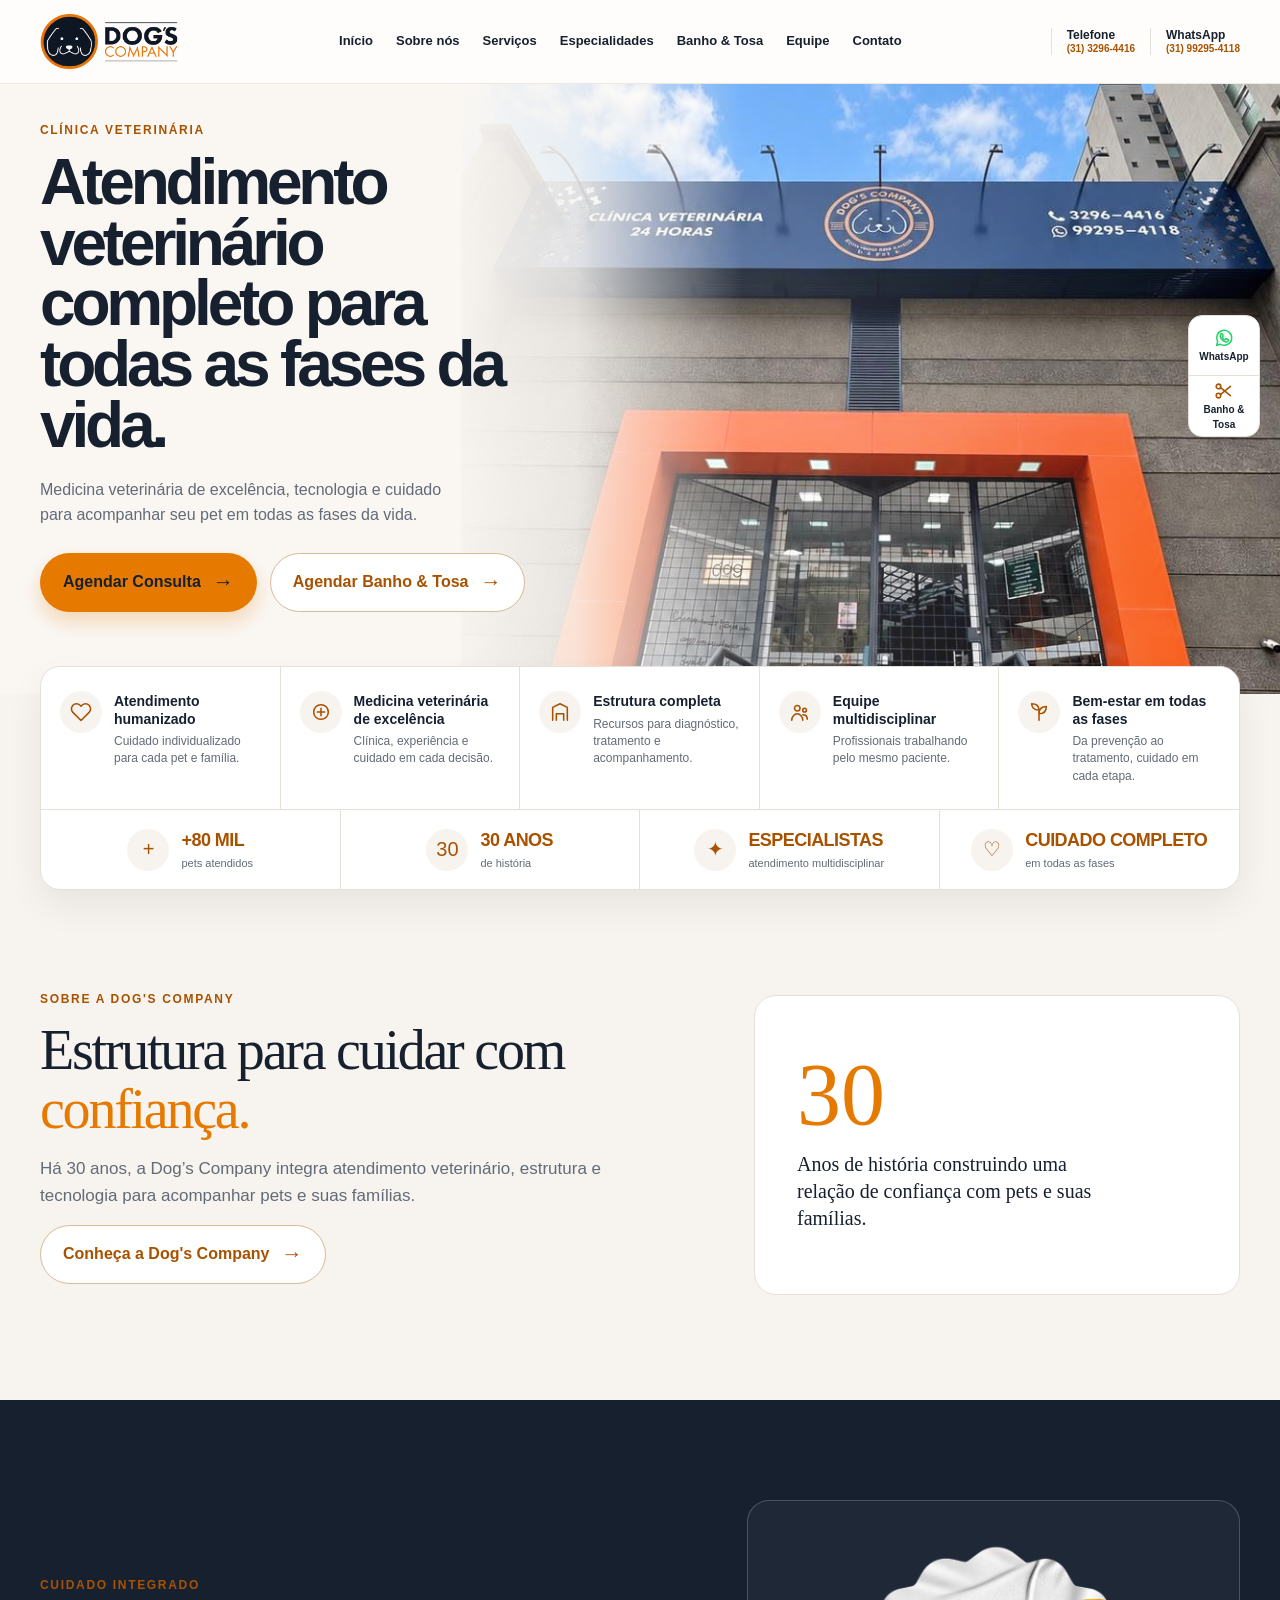
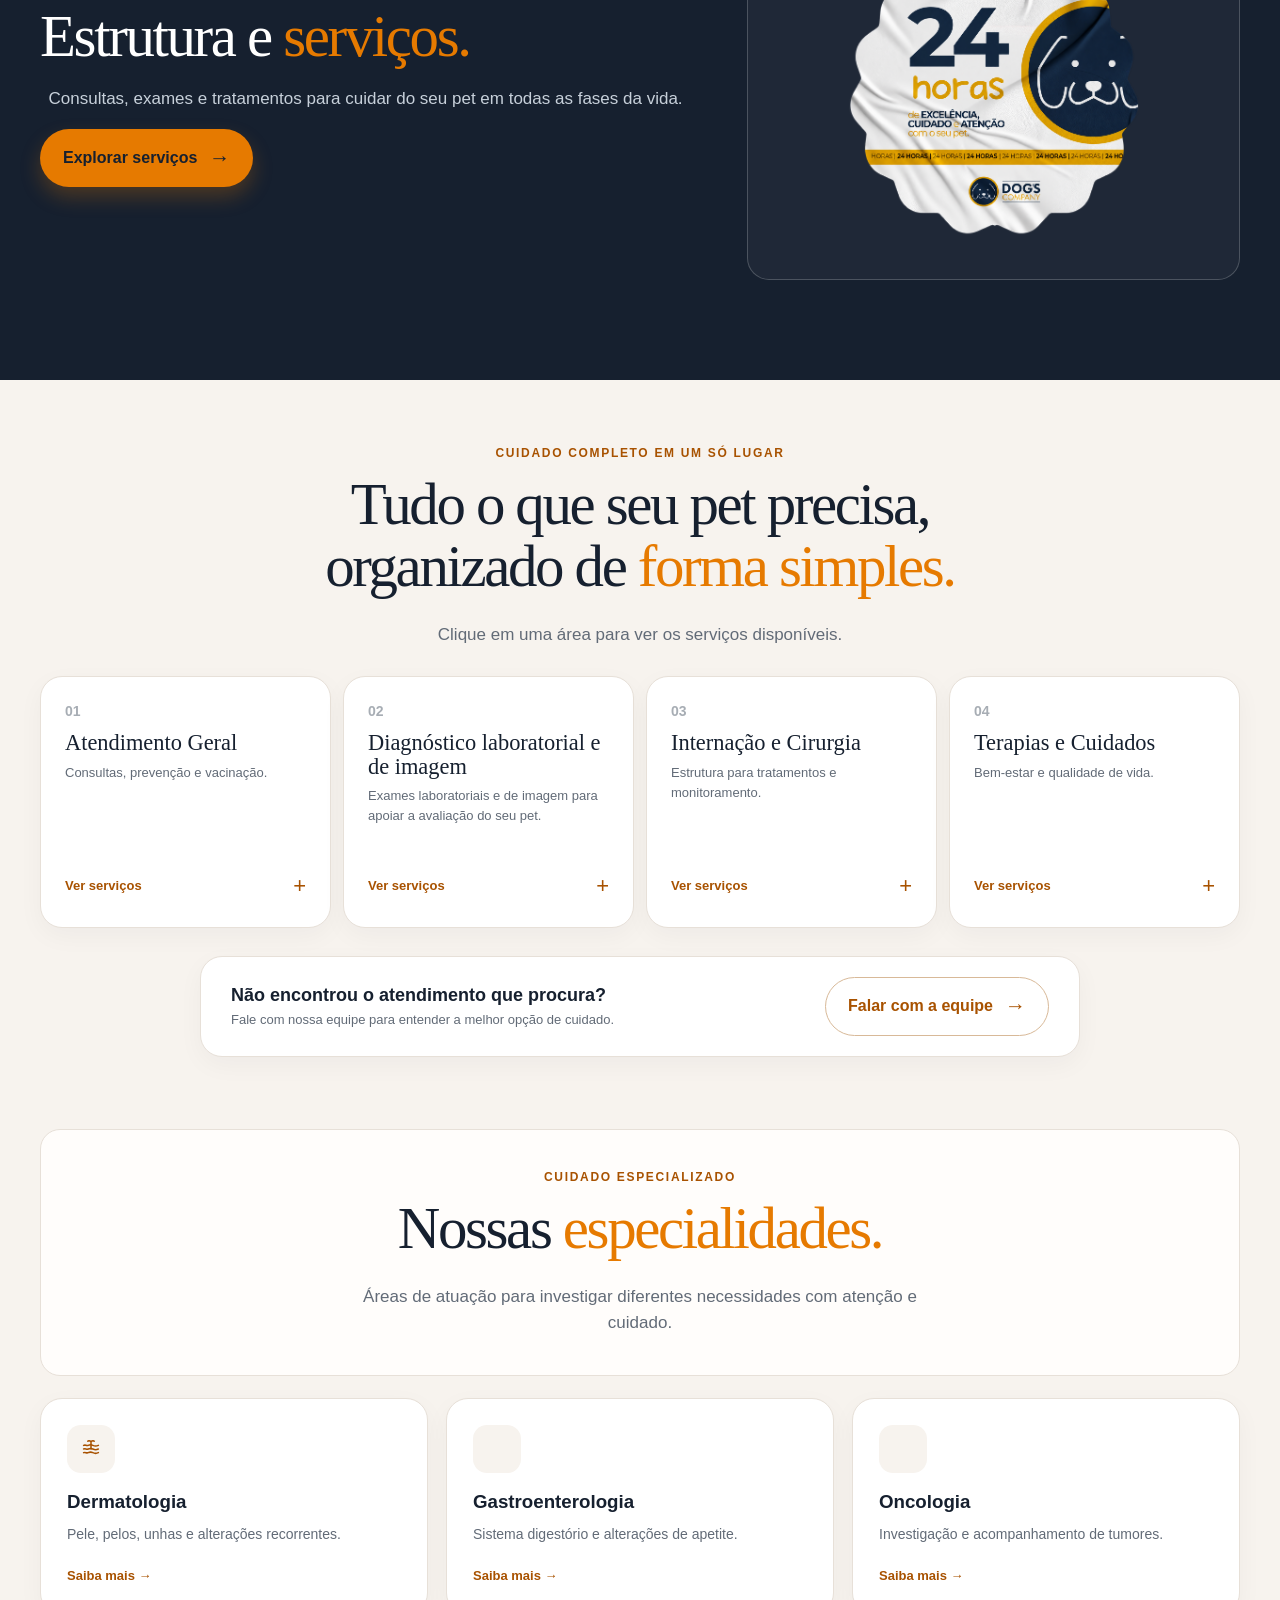
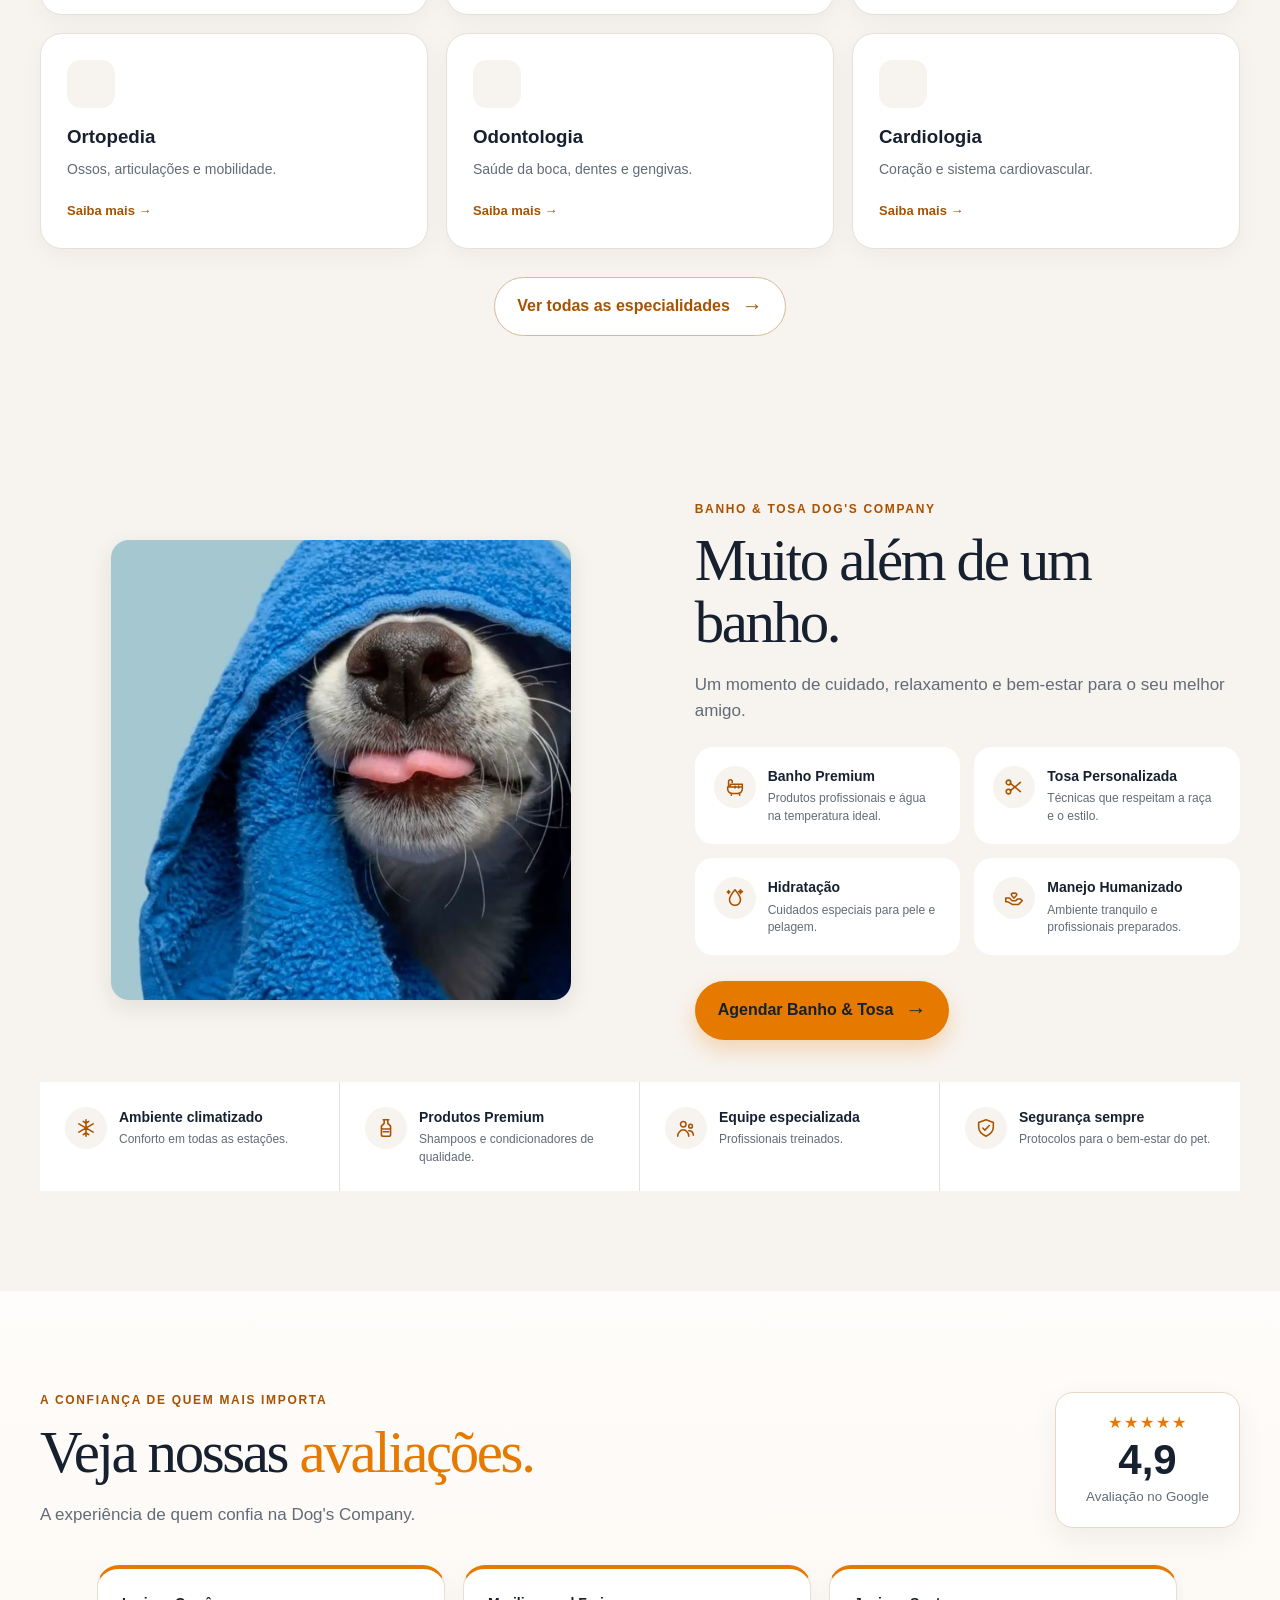
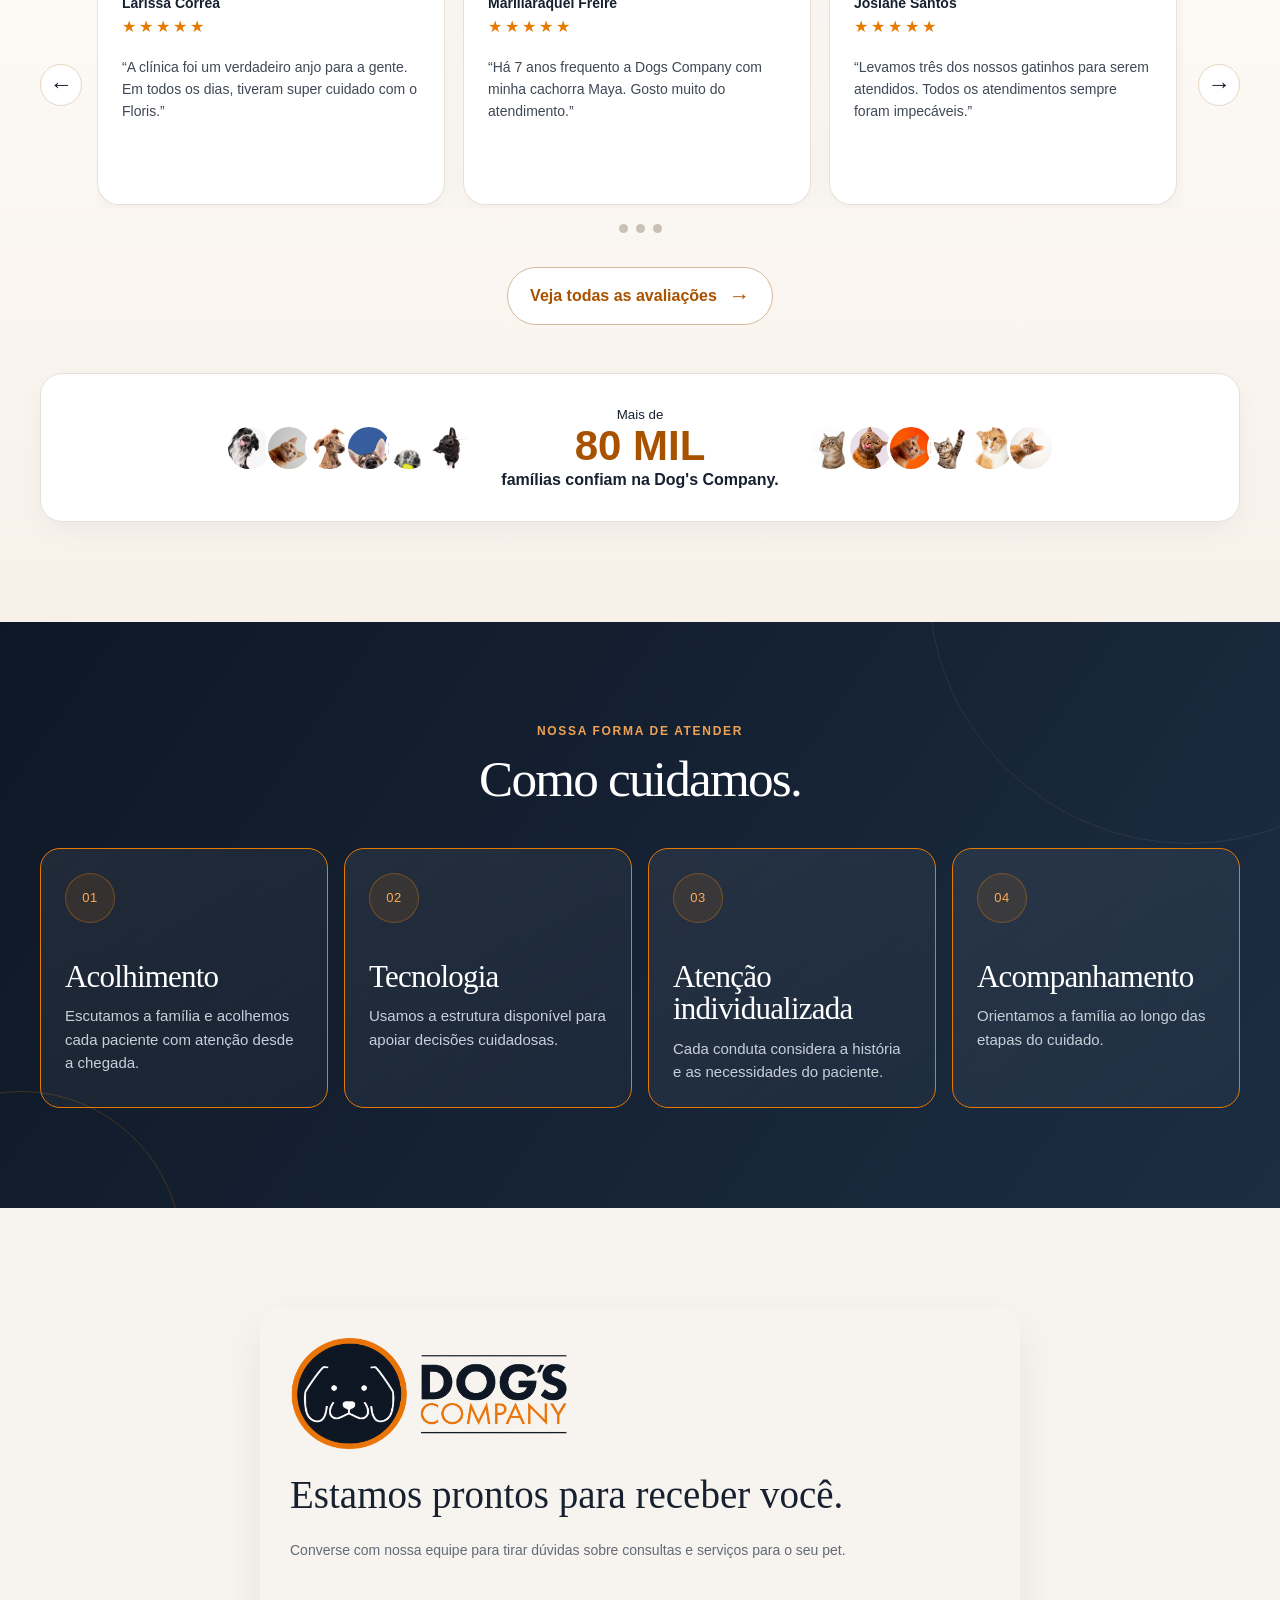
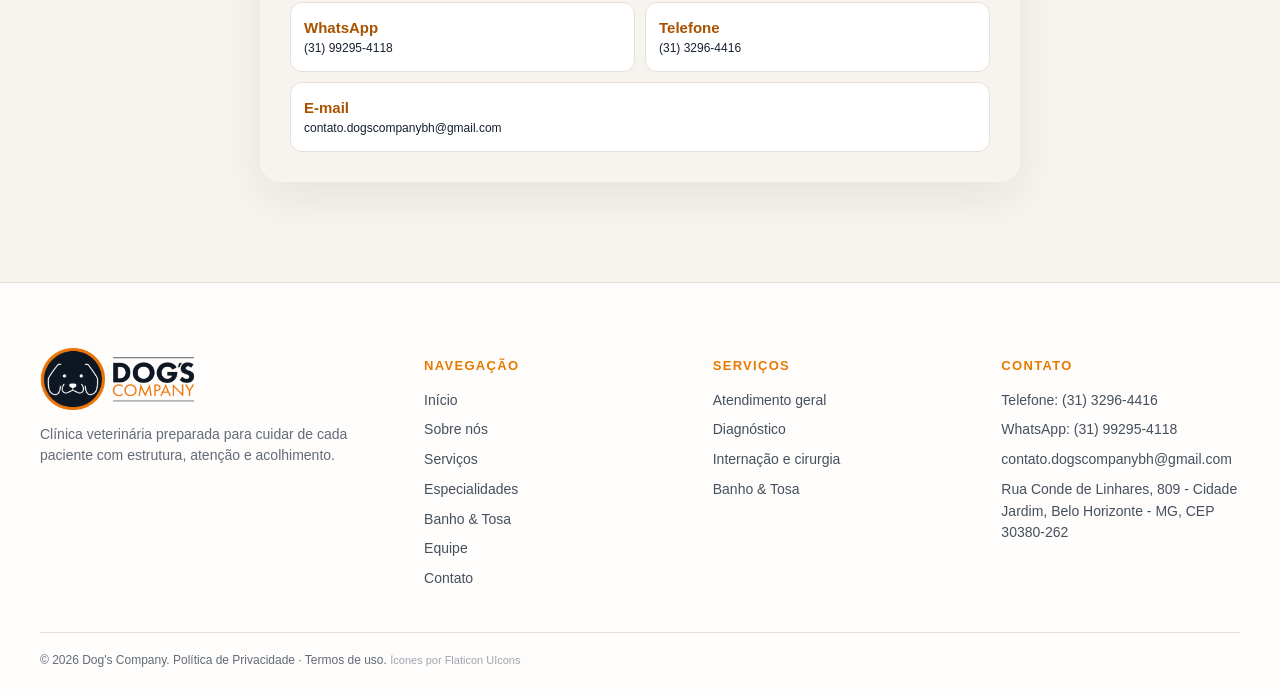
==== index.html @ 652206b8 "Publish Dog's Company website" ====
<!doctype html>
<html lang="pt-BR">
<head>
  <meta charset="utf-8"><meta name="viewport" content="width=device-width,initial-scale=1">
  <meta name="description" content="Dog's Company Clínica Veterinária: cuidado, estrutura e atendimento para todas as fases da vida.">
  <title>Dog's Company | Clínica Veterinária</title><link rel="stylesheet" href="styles.css">
</head>
<body>
<div data-header></div>
<main class="page">
  <section class="home-hero" id="inicio">
    <img class="hero-image" src="hero-fachada-horizontal.jpg" alt="Fachada da Dog's Company Clínica Veterinária">
    <div class="hero-wash"></div><div class="wrap"><div class="hero-copy"><p class="eyebrow">Clínica veterinária</p><h1 class="title">Cuidado que transforma <strong>vidas.</strong></h1><p class="intro">Medicina veterinária de excelência, tecnologia e cuidado para acompanhar seu pet em todas as fases da vida.</p><div class="hero-actions"><a class="btn primary" href="https://wa.me/5531992954118?text=Ol%C3%A1%21%20Gostaria%20de%20agendar%20um%20hor%C3%A1rio%20para%20banho%20e%20tosa%20na%20Dogs%20Company." target="_blank" rel="noopener">Agendar Banho &amp; Tosa <span class="link-arrow">→</span></a><a class="btn outline" href="#sobre">Conheça nossa história</a></div></div></div>
  </section>
  <section class="hero-bar" aria-label="Diferenciais Dog's Company">
    <div class="benefit-row">
      <article class="benefit"><i class="round-icon"><svg viewBox="0 0 24 24" aria-hidden="true"><path d="M20.84 4.61a5.5 5.5 0 0 0-7.78 0L12 5.67l-1.06-1.06a5.5 5.5 0 0 0-7.78 7.78L12 21.23l8.84-8.84a5.5 5.5 0 0 0 0-7.78Z"/></svg></i><div><h3>Atendimento humanizado</h3><p>Cuidado individualizado para cada pet e família.</p></div></article>
      <article class="benefit"><i class="round-icon"><svg viewBox="0 0 24 24"><circle cx="12" cy="12" r="8"/><path d="M12 8v8M8 12h8"/></svg></i><div><h3>Medicina veterinária de excelência</h3><p>Clínica, experiência e cuidado em cada decisão.</p></div></article>
      <article class="benefit"><i class="round-icon"><svg viewBox="0 0 24 24"><path d="M4 21V7l8-4 8 4v14M8 21v-7h8v7"/></svg></i><div><h3>Estrutura completa</h3><p>Recursos para diagnóstico, tratamento e acompanhamento.</p></div></article>
      <article class="benefit"><i class="round-icon"><svg viewBox="0 0 24 24"><circle cx="9" cy="8" r="3"/><circle cx="17" cy="10" r="2"/><path d="M3 21c0-4 3-7 6-7s6 3 6 7M15 15c3 0 5 2 5 5"/></svg></i><div><h3>Equipe multidisciplinar</h3><p>Profissionais trabalhando pelo mesmo paciente.</p></div></article>
      <article class="benefit"><i class="round-icon"><svg viewBox="0 0 24 24"><path d="M12 21V10M12 10C6 10 4 6 4 3c5 0 8 2 8 7ZM12 14c5 0 8-3 8-8-5 0-8 3-8 8Z"/></svg></i><div><h3>Bem-estar em todas as fases</h3><p>Da prevenção ao tratamento, cuidado em cada etapa.</p></div></article>
    </div>
    <div class="stat-row"><div class="stat"><i class="round-icon">+</i><div><b>+80 MIL</b><span>pets atendidos</span></div></div><div class="stat"><i class="round-icon">30</i><div><b>30 ANOS</b><span>de história</span></div></div><div class="stat"><i class="round-icon">✦</i><div><b>ESPECIALISTAS</b><span>atendimento multidisciplinar</span></div></div><div class="stat"><i class="round-icon">♡</i><div><b>CUIDADO COMPLETO</b><span>em todas as fases</span></div></div></div>
  </section>

  <section class="section" id="sobre"><div class="wrap home-intro intro-no-photo"><div><p class="eyebrow">Sobre a Dog's Company</p><h2 class="title">Estrutura para cuidar com <strong>confiança.</strong></h2><p class="intro">Uma experiência veterinária que une acolhimento, tecnologia e atenção a cada necessidade do paciente.</p><p><a class="btn outline" href="sobre.html">Conheça a Dog's Company <span class="link-arrow">→</span></a></p></div><aside class="statement-card"><span>30</span><p>Anos de história construindo uma relação de confiança com pets e suas famílias.</p></aside></div></section>
  <section class="section feature-dark" id="servicos"><div class="wrap feature-gallery no-photo"><div><p class="eyebrow">Cuidado integrado</p><h2 class="title">Tudo o que seu pet precisa, em <strong>um só lugar.</strong></h2><p class="intro">Consultas, diagnóstico, internação, cirurgia, especialidades, Banho & Tosa e cuidados complementares.</p><p><a class="btn primary" href="#servicos-lista">Explorar serviços <span class="link-arrow">→</span></a></p></div><div class="service-promise"><img src="assets/service-24h-seal.png" alt="Selo Dog's Company de atendimento 24 horas"></div></div></section>

  <section class="section" id="servicos-lista"><header class="page-head" style="padding-top:0"><p class="eyebrow">Cuidado completo em um só lugar</p><h2 class="title">Tudo o que seu pet precisa,<br> organizado de <strong>forma simples.</strong></h2><p class="intro">Clique em uma área para ver os serviços disponíveis.</p></header>
  <div class="wrap service-grid service-accordion">
    <details class="service-card card"><summary><span class="service-no">01</span><h2>Atendimento Geral</h2><p>Consultas, prevenção e vacinação.</p><b>Ver serviços <span>+</span></b></summary><ul><li>Clínica Geral</li><li>Medicina Preventiva</li><li>Vacinação</li></ul></details>
    <details class="service-card card"><summary><span class="service-no">02</span><h2>Diagnóstico laboratorial e de imagem</h2><p>Exames laboratoriais e de imagem para apoiar a avaliação do seu pet.</p><b>Ver serviços <span>+</span></b></summary><ul><li>Exames Laboratoriais</li><li>Raio-X Digital</li><li>Ultrassonografia</li></ul></details>
    <details class="service-card card"><summary><span class="service-no">03</span><h2>Internação e Cirurgia</h2><p>Estrutura para tratamentos e monitoramento.</p><b>Ver serviços <span>+</span></b></summary><ul><li>Cirurgias</li><li>Internação</li><li>Semi-UTI</li></ul></details>
    <details class="service-card card"><summary><span class="service-no">05</span><h2>Terapias e Cuidados</h2><p>Bem-estar e qualidade de vida.</p><b>Ver serviços <span>+</span></b></summary><ul><li>Ozonioterapia</li><li>Fotobiomodulação</li><li>Atendimento a Animais Silvestres</li></ul></details>
  </div><div class="wrap card search-cta"><div><h2>Não encontrou o atendimento que procura?</h2><p>Fale com nossa equipe para entender a melhor opção de cuidado.</p></div><a class="btn outline" href="https://wa.me/5531992954118?text=Ol%C3%A1%21%20Gostaria%20de%20falar%20com%20a%20equipe%20da%20Dogs%20Company." target="_blank" rel="noopener">Falar com a equipe <span class="link-arrow">→</span></a></div></section>

  <section class="section" id="banho-tosa"><div class="wrap groom-grid no-photo"><div class="groom-symbol">✦</div><div><p class="eyebrow">Banho & Tosa Dog's Company</p><h2 class="title">Muito além de um banho.</h2><p class="intro">Um momento de cuidado, relaxamento e bem-estar para o seu melhor amigo.</p><div class="groom-benefits"><article class="benefit"><i class="round-icon">◌</i><div><h3>Banho Premium</h3><p>Produtos profissionais e água na temperatura ideal.</p></div></article><article class="benefit"><i class="round-icon">✂</i><div><h3>Tosa Personalizada</h3><p>Técnicas que respeitam a raça e o estilo.</p></div></article><article class="benefit"><i class="round-icon">◈</i><div><h3>Hidratação</h3><p>Cuidados especiais para pele e pelagem.</p></div></article><article class="benefit"><i class="round-icon">♡</i><div><h3>Manejo Humanizado</h3><p>Ambiente tranquilo e profissionais preparados.</p></div></article></div><p class="groom-action"><a class="btn primary" href="https://wa.me/5531992954118?text=Ol%C3%A1%21%20Gostaria%20de%20agendar%20um%20hor%C3%A1rio%20para%20banho%20e%20tosa%20na%20Dogs%20Company." target="_blank" rel="noopener">Agendar Banho &amp; Tosa <span class="link-arrow">→</span></a></p></div></div><div class="wrap benefits-wide"><article class="benefit"><i class="round-icon">❄</i><div><h3>Ambiente climatizado</h3><p>Conforto em todas as estações.</p></div></article><article class="benefit"><i class="round-icon">▣</i><div><h3>Produtos Premium</h3><p>Shampoos e condicionadores de qualidade.</p></div></article><article class="benefit"><i class="round-icon">♙</i><div><h3>Equipe especializada</h3><p>Profissionais treinados.</p></div></article><article class="benefit"><i class="round-icon">◇</i><div><h3>Segurança sempre</h3><p>Protocolos para o bem-estar do pet.</p></div></article></div></section>

  <section class="section reviews-section" id="avaliacoes"><div class="wrap"><header class="reviews-heading"><div><p class="eyebrow">A confiança de quem mais importa</p><h2 class="title">Veja nossas <strong>avaliações.</strong></h2><p class="intro">A experiência de quem confia na Dog's Company.</p></div><div class="review-score" aria-label="Avaliação média no Google: 4,9 de 5"><span>★★★★★</span><b>4,9</b><small>Avaliação no Google</small></div></header><div class="reviews-carousel" data-reviews-carousel><button class="review-nav review-prev" type="button" aria-label="Ver avaliações anteriores">←</button><div class="reviews-viewport"><div class="reviews-track"><article class="testimonial card"><div class="testimonial-head"><h3>Larissa Corrêa</h3></div><div class="stars" aria-label="5 estrelas">★★★★★</div><p>“A clínica foi um verdadeiro anjo para a gente. Em todos os dias, tiveram super cuidado com o Floris.”</p></article><article class="testimonial card"><div class="testimonial-head"><h3>Mariliaraquel Freire</h3></div><div class="stars" aria-label="5 estrelas">★★★★★</div><p>“Há 7 anos frequento a Dogs Company com minha cachorra Maya. Gosto muito do atendimento.”</p></article><article class="testimonial card"><div class="testimonial-head"><h3>Josiane Santos</h3></div><div class="stars" aria-label="5 estrelas">★★★★★</div><p>“Levamos três dos nossos gatinhos para serem atendidos. Todos os atendimentos sempre foram impecáveis.”</p></article><article class="testimonial card"><div class="testimonial-head"><h3>Jéssica Takato</h3></div><div class="stars" aria-label="5 estrelas">★★★★★</div><p>“Tratamos todos nossos gatinhos lá e sempre fomos muito bem atendidos.”</p></article><article class="testimonial card"><div class="testimonial-head"><h3>Pollymara Monique</h3></div><div class="stars" aria-label="5 estrelas">★★★★★</div><p>“Todo o cuidado, os exames e dedicação são exemplares.”</p></article><article class="testimonial card"><div class="testimonial-head"><h3>Soraya Nagem</h3></div><div class="stars" aria-label="5 estrelas">★★★★★</div><p>“A Lolla ama os cuidados que recebe lá!”</p></article><article class="testimonial card"><div class="testimonial-head"><h3>Ana Alpoim Pettersen</h3></div><div class="stars" aria-label="5 estrelas">★★★★★</div><p>“Equipe campeã! Nos sentimos em casa.”</p></article><article class="testimonial card"><div class="testimonial-head"><h3>Karoline</h3></div><div class="stars" aria-label="5 estrelas">★★★★★</div><p>“Atendimento perfeito.”</p></article><article class="testimonial card"><div class="testimonial-head"><h3>Fabiana</h3></div><div class="stars" aria-label="5 estrelas">★★★★★</div><p>“Ótima estrutura, atendimento rápido e veterinária muito atenciosa.”</p></article></div></div><button class="review-nav review-next" type="button" aria-label="Ver próximas avaliações">→</button></div><p class="reviews-cta"><a class="btn outline" href="https://www.google.com/search?q=Dog%27s+Company+Cl%C3%ADnica+Veterin%C3%A1ria+Belo+Horizonte+avalia%C3%A7%C3%B5es" target="_blank" rel="noopener">Veja todas as avaliações <span class="link-arrow">→</span></a></p></div>
  <div class="wrap card family-band"><div class="family-photos" aria-label="Pets atendidos pela Dog's Company"><img src="assets/families/pet-01.jpeg" alt="Cachorro preto e branco"><img src="assets/families/pet-02.jpeg" alt="Gato laranja"><img src="assets/families/pet-03.jpeg" alt="Cachorro caramelo"><img src="assets/families/pet-04.jpeg" alt="Cachorro com fundo azul"><img src="assets/families/pet-05.jpeg" alt="Cachorro dálmata"><img src="assets/families/pet-06.jpeg" alt="Cachorro preto"></div><div class="family-copy"><small>Mais de</small><br><b>80 MIL</b><br><strong>famílias confiam na Dog's Company.</strong></div><div class="family-photos" aria-label="Mais pets atendidos pela Dog's Company"><img src="assets/families/pet-07.jpeg" alt="Gato tigrado"><img src="assets/families/pet-08.jpeg" alt="Gato laranja"><img src="assets/families/pet-09.jpeg" alt="Gato laranja com fundo laranja"><img src="assets/families/pet-10.jpeg" alt="Gato levantando a pata"><img src="assets/families/pet-11.jpeg" alt="Gato laranja e branco"><img src="assets/families/pet-12.jpeg" alt="Gato olhando para cima"></div></div></section>

  <section class="section team-band" id="equipe"><div class="wrap"><header class="team-heading"><p class="eyebrow">Cuidado em cada etapa</p><h2>Uma equipe presente quando seu pet precisa.</h2></header><div class="experience"><article><div class="experience-top"><i class="experience-icon"><svg viewBox="0 0 24 24" aria-hidden="true"><circle cx="9" cy="8" r="3"/><circle cx="17" cy="10" r="2"/><path d="M3 21c0-4 3-7 6-7s6 3 6 7M15 15c3 0 5 2 5 5"/></svg></i><b>01</b></div><h3>Equipe multidisciplinar</h3><p>Profissionais preparados para acompanhar diferentes necessidades clínicas.</p></article><article><div class="experience-top"><i class="experience-icon"><svg viewBox="0 0 24 24" aria-hidden="true"><circle cx="12" cy="12" r="8"/><path d="M12 7v5l3 2"/></svg></i><b>02</b></div><h3>Atendimento 24 horas</h3><p>Disponibilidade para cuidar quando seu pet precisar.</p></article><article><div class="experience-top"><i class="experience-icon"><svg viewBox="0 0 24 24" aria-hidden="true"><path d="M20.84 4.61a5.5 5.5 0 0 0-7.78 0L12 5.67l-1.06-1.06a5.5 5.5 0 0 0-7.78 7.78L12 21.23l8.84-8.84a5.5 5.5 0 0 0 0-7.78Z"/><path d="M12 8v6"/></svg></i><b>03</b></div><h3>Cuidado contínuo</h3><p>Da prevenção ao tratamento, em todas as fases da vida.</p></article></div></div></section>

  <section class="section" id="agendamento"><div class="wrap booking-layout contact-only"><aside class="booking-aside" id="contato"><div class="contact-brand-visual" aria-hidden="true"><img src="assets/dogs-company-logo-transparent.png" alt="" width="2048" height="820" loading="lazy" decoding="async"></div><h2>Estamos prontos para receber você.</h2><p>Converse com nossa equipe para tirar dúvidas sobre consultas e serviços para o seu pet.</p><div class="contact-cards"><a class="contact-card" href="https://wa.me/5531992954118" target="_blank" rel="noopener"><b>WhatsApp</b>(31) 99295-4118</a><a class="contact-card" href="tel:+553132964416"><b>Telefone</b>(31) 3296-4416</a><a class="contact-card contact-card-wide" href="mailto:contato.dogscompanybh@gmail.com"><b>E-mail</b>contato.dogscompanybh@gmail.com</a></div></aside></div></section>
</main>
<div class="quick-actions" aria-label="Ações rápidas"><a href="https://wa.me/5531992954118?text=Ol%C3%A1%21%20Gostaria%20de%20falar%20com%20a%20Dogs%20Company." target="_blank" rel="noopener"><b>◉</b>WhatsApp</a><a href="https://wa.me/5531992954118?text=Ol%C3%A1%21%20Gostaria%20de%20agendar%20um%20hor%C3%A1rio%20para%20banho%20e%20tosa%20na%20Dogs%20Company." target="_blank" rel="noopener"><b>✦</b>Banho &amp; Tosa</a></div><div data-footer></div><script src="site.js"></script>
</body></html>
---- styles.css ----
@import url('https://api.fontshare.com/v2/css?f[]=satoshi@400,500,700,900&f[]=gambarino@400&display=swap');

:root{--navy:#16202f;--orange:#e67a00;--orange-dark:#a85200;--cream:#f7f3ee;--white:#fff;--line:#e7e0d8;--muted:#626b77;--wrap:min(1200px,calc(100% - 64px));--radius:22px;--serif:Gambarino,Georgia,serif;--sans:Satoshi,Arial,sans-serif;--ease:cubic-bezier(.2,.8,.2,1)}
*{box-sizing:border-box}html{scroll-behavior:smooth}body{margin:0;background:var(--cream);color:var(--navy);font:16px/1.55 var(--sans)}img{display:block;max-width:100%}a{text-decoration:none;color:inherit}button,input,textarea,select{font:inherit}.wrap{width:var(--wrap);margin:auto}.page{overflow:hidden}.eyebrow{margin:0 0 12px;text-transform:uppercase;letter-spacing:.14em;color:var(--orange-dark);font-weight:900;font-size:12px}.title{font:clamp(40px,4.6vw,66px)/1.05 var(--serif);letter-spacing:-.04em;margin:0}.title strong{font-weight:inherit;color:var(--orange)}.intro{font-size:17px;color:var(--muted);max-width:650px;margin:18px auto 0}.section{padding:100px 0}.btn{border:1.5px solid transparent;border-radius:999px;min-height:48px;padding:12px 22px;display:inline-flex;align-items:center;justify-content:center;gap:12px;cursor:pointer;font-weight:700;transition:transform .2s var(--ease),background .2s var(--ease),box-shadow .2s var(--ease)}.btn:hover{transform:translateY(-2px)}.btn.primary{background:var(--orange);color:var(--navy);box-shadow:0 10px 20px #e67a0040}.btn.primary:hover{background:#cf6e00;color:#fff}.btn.outline{border-color:#d8b998;color:var(--orange-dark);background:#fff}.btn.dark{background:var(--navy);color:white}.link-arrow{font-size:21px}.card{background:#fff;border:1px solid var(--line);border-radius:var(--radius);box-shadow:0 8px 26px #16202f0a}.site-header{height:84px;background:#fffdfb;border-bottom:1px solid #eee8e1;display:flex;align-items:center;position:relative;z-index:10}.nav-wrap{display:flex;align-items:center;gap:24px;width:var(--wrap);margin:auto}.brand{width:150px;height:55px;object-fit:contain;object-position:left}.nav{display:flex;gap:23px;align-items:center;margin:auto;font-size:13px;font-weight:700}.nav a{white-space:nowrap}.nav a:hover,.nav a.active{color:var(--orange-dark)}.header-actions{display:flex;align-items:center;gap:15px;font-size:12px;font-weight:700}.contact-quick{border-left:1px solid var(--line);padding-left:15px;display:flex;flex-direction:column;line-height:1.25}.contact-quick small{color:var(--orange-dark)}.header-actions .btn{min-height:42px;padding:9px 17px;font-size:12px}.menu-button{display:none;border:0;background:none;font-size:26px;color:var(--navy)}.mobile-nav{display:none}.site-footer{background:var(--navy);color:#fff;padding:65px 0 26px}.footer-grid{display:grid;grid-template-columns:1.4fr repeat(3,1fr);gap:50px}.footer-brand{filter:none;width:170px;height:62px;object-fit:contain;object-position:left}.footer-copy{color:#b6bfcc;max-width:310px;font-size:14px}.footer-title{font-size:13px;letter-spacing:.1em;text-transform:uppercase;color:var(--orange);margin:8px 0 14px}.footer-links{display:grid;gap:8px;font-size:14px;color:#ccd3dc}.footer-bottom{border-top:1px solid #ffffff22;color:#9aa6b7;margin-top:42px;padding-top:18px;font-size:12px}.quick-actions{position:fixed;z-index:20;right:20px;top:35%;background:#fff;border:1px solid var(--line);border-radius:14px;overflow:hidden;box-shadow:0 10px 32px #16202f18}.quick-actions a{display:flex;width:58px;height:56px;flex-direction:column;align-items:center;justify-content:center;border-bottom:1px solid var(--line);font-size:10px;font-weight:700}.quick-actions a:last-child{border:0}.quick-actions b{font-size:20px;color:var(--orange-dark);line-height:1.1}
/* Home */
.home-hero{min-height:610px;position:relative;overflow:hidden;background:#faf7f3}.home-hero .wrap{min-height:610px;display:flex;align-items:center}.hero-copy{width:43%;z-index:2;padding-bottom:45px}.home-hero .title{font:clamp(53px,5vw,74px)/.95 var(--sans);font-weight:900;letter-spacing:-.065em}.home-hero .title strong{display:block}.hero-copy .intro{margin:22px 0 26px;max-width:430px;font-size:16px}.hero-actions{display:flex;gap:13px;align-items:center}.hero-image{position:absolute;right:0;top:0;width:64%;height:100%;object-fit:cover;object-position:center}.hero-wash{position:absolute;inset:0;background:linear-gradient(90deg,#faf7f3 0%,#faf7f3 35%,#faf7f3d0 45%,#faf7f300 70%)}.hero-bar{position:relative;z-index:3;width:var(--wrap);margin:-28px auto 0;background:#fff;border:1px solid var(--line);border-radius:20px;box-shadow:0 16px 36px #16202f10;overflow:hidden}.benefit-row,.stat-row{display:grid;grid-template-columns:repeat(5,1fr)}.benefit{padding:24px 19px;display:flex;gap:12px;border-right:1px solid var(--line)}.benefit:last-child{border:0}.round-icon{width:42px;height:42px;flex:none;border-radius:50%;background:var(--cream);display:grid;place-items:center;color:var(--orange-dark);font-size:20px}.benefit h3{font-size:14px;line-height:1.25;margin:2px 0 5px}.benefit p{font-size:12px;color:var(--muted);line-height:1.45;margin:0}.stat-row{grid-template-columns:repeat(4,1fr);border-top:1px solid var(--line)}.stat{display:flex;align-items:center;justify-content:center;gap:12px;padding:17px;border-right:1px solid var(--line)}.stat:last-child{border:0}.stat b{font-size:18px;color:var(--orange-dark);letter-spacing:-.03em}.stat span{display:block;font-size:11px;color:var(--muted)}.home-intro{display:grid;grid-template-columns:1fr .9fr;gap:10%;align-items:center}.home-intro img{height:470px;width:100%;object-fit:cover;border-radius:var(--radius)}.home-intro .title{font-size:56px}.feature-dark{background:var(--navy);color:#fff}.feature-dark .intro{color:#c7d0da}.feature-gallery{display:grid;grid-template-columns:1.1fr .9fr;gap:40px;align-items:center}.feature-gallery .photo-set{height:460px;position:relative}.photo-set img:first-child{width:75%;height:85%;right:0;top:0;position:absolute;object-fit:cover;border-radius:var(--radius)}.photo-set img:last-child{position:absolute;left:0;bottom:0;width:47%;height:42%;object-fit:cover;border:7px solid var(--navy);border-radius:18px}
/* Interior pages */
.specialties-home{padding:38px 0 64px}.specialties-home .page-head{background:#fffdfb;border:1px solid var(--line);border-radius:20px;padding:38px 32px;margin:0 0 22px}#servicos-lista{padding:64px 0 34px}#servicos-lista>.page-head{background:transparent;padding:0 0 28px}.page-head{text-align:center;padding:78px 0 60px;background:#fffdfb}.page-head .title{max-width:760px;margin:auto}.page-head .intro{max-width:620px;margin-top:24px}.service-grid{display:grid;grid-template-columns:repeat(5,1fr);gap:12px;align-items:stretch}.service-card{overflow:hidden;display:flex;flex-direction:column;transition:.25s var(--ease)}.service-card:hover{transform:translateY(-5px);box-shadow:0 18px 38px #16202f17}.service-card img{width:100%;height:170px;object-fit:cover}.service-card-body{padding:18px;display:flex;flex-direction:column;flex:1}.service-no{font-size:14px;color:#a7adb4;font-weight:700}.service-card h2{font:27px/1.06 var(--serif);margin:8px 0}.service-card p{font-size:13px;color:var(--muted);margin:0 0 10px}.service-card ul{font-size:12px;color:#3f4855;padding-left:16px;margin:0 0 17px}.service-card li::marker{color:var(--orange)}.service-card .text-link{margin-top:auto;color:var(--orange-dark);font-size:13px;font-weight:700}.search-cta{padding:20px 30px;margin:28px auto 0;max-width:880px;display:flex;align-items:center;justify-content:space-between;gap:24px}.search-cta h2{font-size:18px;margin:0}.search-cta p{font-size:13px;color:var(--muted);margin:0}.cat-panels{display:grid;grid-template-columns:1fr 1fr;gap:28px}.cat-card{overflow:hidden}.cat-card img{width:100%;height:310px;object-fit:cover}.cat-card-body{padding:22px}.cat-card-body h2{font:31px/1.1 var(--serif);margin:0 0 10px}.cat-card-body p{color:var(--muted);font-size:14px}.benefits-wide{display:grid;grid-template-columns:repeat(4,1fr);margin-top:42px}.benefits-wide .benefit{background:#fff;padding:25px}.groom-grid{display:grid;grid-template-columns:1.05fr .95fr;gap:52px;align-items:start}.groom-photo{height:470px;width:100%;object-fit:cover;border-radius:var(--radius)}.groom-benefits{display:grid;grid-template-columns:1fr 1fr;gap:14px;margin-top:22px}.groom-benefits .benefit{border:0;background:#fff;border-radius:18px;padding:19px}.gallery-strip{display:grid;grid-template-columns:repeat(5,1fr);gap:15px;margin:34px 0}.gallery-strip img{height:160px;width:100%;object-fit:cover;border-radius:16px}.section-center{text-align:center}.section-center .title{font-size:52px}.final-cta{padding:25px 32px;display:flex;align-items:center;gap:18px;justify-content:space-between}.final-cta h2{font:32px var(--serif);margin:0}.final-cta p{margin:0;color:var(--muted);font-size:14px}
/* Sobre */
.trust-layout{display:grid;grid-template-columns:.85fr 2fr;gap:36px;align-items:center}.trust-copy .title{font:clamp(43px,4.2vw,64px)/1.02 var(--sans);font-weight:900}.rating-card{padding:28px;text-align:center;min-height:280px}.rating-card .google{font-size:40px;font-weight:900;color:#4285f4}.rating-card strong{font-size:56px;line-height:1}.stars{color:var(--orange);letter-spacing:3px}.testimonials{display:grid;grid-template-columns:repeat(3,1fr);gap:15px}.testimonial{padding:24px;min-height:255px}.avatar{width:48px;height:48px;border-radius:14px;background:var(--cream);display:grid;place-items:center;color:var(--muted);font-size:11px}.testimonial-head{display:flex;align-items:center;gap:12px}.testimonial h3{font-size:14px;margin:0}.testimonial small{color:var(--muted)}.testimonial p{font-size:14px;margin:22px 0;color:#3f4855}.testimonial .pet{font-size:12px;color:var(--muted)}.family-band{margin-top:48px;padding:28px 36px;display:flex;gap:28px;align-items:center;justify-content:center;text-align:center}.family-band b{font:42px/.9 var(--sans);font-weight:900;color:var(--orange-dark)}.avatars{display:flex}.avatars img{width:48px;height:48px;border-radius:50%;object-fit:cover;border:3px solid #fff;margin-left:-8px}.structure-cta{margin-top:28px;display:grid;grid-template-columns:1.3fr .8fr;overflow:hidden}.structure-cta>div{padding:32px}.structure-cta img{height:210px;width:100%;object-fit:cover}
/* Booking */
.booking-layout{display:grid;grid-template-columns:.65fr 1.35fr;gap:0;background:#fff;border-radius:var(--radius);overflow:hidden;box-shadow:0 18px 46px #16202f12}.booking-layout.contact-only{grid-template-columns:1fr;max-width:760px;margin:0 auto}.booking-aside{background:#f7f3ee;padding:30px}.booking-aside img{width:100%;height:270px;object-fit:cover;border-radius:16px}.booking-aside h2{font:39px/1 var(--serif);margin:28px 0 12px}.booking-aside p{font-size:14px;color:var(--muted)}.contact-cards{display:grid;grid-template-columns:1fr 1fr;gap:10px;margin-top:26px}.contact-card{background:#fff;padding:13px;border-radius:12px;border:1px solid var(--line);font-size:12px}.contact-card b{display:block;color:var(--orange-dark);font-size:15px}.booking-form-wrap{padding:34px}.booking-form-wrap h1{font:42px var(--serif);margin:0}.booking-form-wrap>p{font-size:13px;color:var(--muted);margin-top:4px}.form-section{border-top:1px solid var(--line);margin-top:20px;padding-top:17px}.form-section h2{font-size:14px;margin:0 0 12px}.field-grid{display:grid;grid-template-columns:repeat(4,1fr);gap:12px}.field{display:flex;flex-direction:column;gap:5px}.field.span2{grid-column:span 2}.field.span4{grid-column:1/-1}.field label{font-size:11px;font-weight:700}.field input,.field select,.field textarea{width:100%;border:1px solid var(--line);border-radius:9px;min-height:40px;padding:9px;background:#fff;color:var(--navy);font-size:13px}.field textarea{min-height:78px;resize:vertical}.species,.time-slots{display:flex;flex-wrap:wrap;gap:8px}.species label,.time-slots button{border:1px solid var(--line);background:#fff;border-radius:8px;padding:8px 12px;cursor:pointer;font-size:12px}.species input{position:absolute;opacity:0}.species input:checked+span{color:var(--orange-dark);font-weight:700}.upload-row{display:grid;grid-template-columns:repeat(3,1fr);gap:10px}.upload{border:1px dashed #cfc3b5;padding:13px;border-radius:10px;text-align:center;font-size:12px;color:var(--muted)}.privacy{font-size:12px;color:var(--muted);display:flex;gap:8px;margin:16px 0}.flow{display:grid;grid-template-columns:repeat(3,1fr);gap:30px;margin-top:42px;text-align:center}.flow b{display:grid;place-items:center;margin:auto auto 8px;width:42px;height:42px;border-radius:50%;background:#fff;color:var(--orange-dark);font-size:19px}.flow h3{font-size:14px;margin:0}.flow p{font-size:12px;color:var(--muted);margin:5px 0}
@media(max-width:1060px){.nav{gap:13px}.header-actions .contact-quick{display:none}.service-grid{grid-template-columns:repeat(3,1fr)}.service-card:nth-child(4),.service-card:nth-child(5){grid-column:span 1}.groom-grid{gap:28px}.hero-copy{width:55%}.hero-image{opacity:.62}.hero-wash{background:linear-gradient(90deg,#faf7f3 0%,#faf7f3d6 55%,#faf7f366 100%)}}
@media(max-width:800px){:root{--wrap:calc(100% - 38px)}.site-header{height:70px}.brand{width:124px}.nav,.header-actions{display:none}.menu-button{display:block;margin-left:auto}.mobile-nav{position:fixed;inset:0;background:var(--cream);z-index:50;padding:24px;flex-direction:column;gap:15px}.mobile-nav.open{display:flex}.mobile-nav-top{display:flex;justify-content:space-between;align-items:center;margin-bottom:25px}.mobile-nav a{font-size:29px;font-weight:900;letter-spacing:-.04em}.mobile-nav .btn{margin-top:15px}.mobile-close{border:0;background:none;font-size:30px}.footer-grid{grid-template-columns:1fr 1fr;gap:30px}.quick-actions{display:none}.home-hero,.home-hero .wrap{min-height:650px}.hero-copy{padding-bottom:270px;width:100%;align-self:flex-start;padding-top:72px}.hero-image{height:48%;width:100%;top:auto;bottom:0;opacity:1}.hero-wash{background:linear-gradient(180deg,#faf7f3 0%,#faf7f3 48%,#faf7f39c 62%,#faf7f300 100%)}.hero-bar{margin-top:18px}.benefit-row{grid-template-columns:1fr 1fr}.benefit{border-bottom:1px solid var(--line)}.benefit:last-child{grid-column:1/-1}.stat-row{grid-template-columns:1fr 1fr}.stat{border-bottom:1px solid var(--line)}.home-intro,.feature-gallery,.trust-layout,.groom-grid{grid-template-columns:1fr}.home-intro img{height:350px;order:-1}.service-grid{grid-template-columns:repeat(2,1fr)}.cat-panels{grid-template-columns:1fr}.benefits-wide{grid-template-columns:1fr 1fr}.gallery-strip{grid-template-columns:repeat(3,1fr)}.gallery-strip img{height:135px}.trust-layout{gap:25px}.booking-layout{grid-template-columns:1fr}.booking-aside img{height:230px}.field-grid{grid-template-columns:1fr 1fr}.family-band{flex-wrap:wrap}.structure-cta{grid-template-columns:1fr}.structure-cta img{height:190px}}
@media(max-width:520px){.section{padding:65px 0}.title,.home-intro .title,.section-center .title{font-size:42px}.home-hero .title{font-size:50px}.hero-actions{display:grid}.hero-actions .btn{width:100%}.hero-copy{padding-top:54px}.benefit-row,.stat-row{display:block}.benefit,.stat{border-right:0}.benefit{padding:16px}.stat{justify-content:flex-start;padding:14px 20px}.page-head{padding:55px 0 25px}.service-grid{grid-template-columns:1fr}.service-card img{height:205px}.benefits-wide{display:block}.benefits-wide .benefit{border-bottom:1px solid var(--line)}.groom-benefits{grid-template-columns:1fr}.groom-photo{height:330px}.gallery-strip{grid-template-columns:1fr 1fr}.gallery-strip img{height:125px}.final-cta{display:block}.final-cta .btn{margin-top:15px;width:100%}.testimonials{grid-template-columns:1fr}.testimonial{min-height:auto}.family-band{padding:22px}.avatars{display:none}.booking-aside,.booking-form-wrap{padding:22px}.booking-form-wrap h1{font-size:35px}.field-grid,.contact-cards,.upload-row{grid-template-columns:1fr}.field.span2{grid-column:auto}.flow{grid-template-columns:1fr;gap:18px}.footer-grid{grid-template-columns:1fr}.footer-bottom{margin-top:30px}.intro{font-size:15px}}
@media(prefers-reduced-motion:reduce){*{scroll-behavior:auto!important;transition:none!important}}

/* Refinamentos da página única */
.round-icon svg{width:21px;height:21px;fill:none;stroke:currentColor;stroke-width:1.7;stroke-linecap:round;stroke-linejoin:round}.round-icon{font-style:normal}.intro-no-photo{grid-template-columns:1.1fr .9fr}.statement-card{min-height:300px;background:#fff;border:1px solid var(--line);border-radius:var(--radius);padding:42px;display:flex;flex-direction:column;justify-content:end}.statement-card span,.service-promise span{font:88px/.8 var(--serif);color:var(--orange)}.statement-card p,.service-promise p{font:20px/1.35 var(--serif);max-width:320px}.feature-gallery.no-photo{grid-template-columns:1.15fr .85fr}.service-promise{min-height:330px;border:1px solid #ffffff33;border-radius:var(--radius);padding:42px;display:flex;flex-direction:column;justify-content:end;background:#ffffff0a}.service-promise p{color:#fff}.service-accordion{align-items:start}.service-accordion details{min-height:230px;padding:0;overflow:hidden;background:#fff}.service-accordion summary{display:flex;min-height:230px;flex-direction:column;padding:24px;cursor:pointer;list-style:none}.service-accordion summary::-webkit-details-marker{display:none}.service-accordion summary:hover{background:#fffdf9}.service-accordion summary b{display:flex;justify-content:space-between;align-items:center;color:var(--orange-dark);font-size:13px;margin-top:auto}.service-accordion summary b span{font-size:22px;font-weight:400;transition:transform .2s var(--ease)}.service-accordion details[open] summary b span{transform:rotate(45deg)}.service-accordion details>ul{border-top:1px solid var(--line);margin:0;padding:16px 24px 22px 40px;color:var(--muted);font-size:13px}.service-accordion details>ul li::marker{color:var(--orange)}.service-accordion h2{font:27px/1.06 var(--serif);margin:8px 0}.service-accordion p{font-size:13px;color:var(--muted);margin:0}.groom-symbol{min-height:420px;border-radius:var(--radius);background:#fff;border:1px solid var(--line);display:grid;place-items:center;color:var(--orange);font:150px var(--serif)}.family-photos{display:flex;align-items:center}.family-photos img,.family-photos i,.family-icons i{width:48px;height:48px;object-fit:cover;border-radius:50%;border:3px solid #fff;margin-left:-8px;background:var(--cream);display:grid;place-items:center;font-style:normal;color:var(--orange-dark)}.family-photos img:first-child{margin-left:0}.family-icons{display:flex;gap:9px}.family-icons i{margin:0;border:0}.team-band{background:var(--navy);color:#fff}.team-band .experience article{border-color:var(--orange)}.team-band .experience p{color:#c7d0da}.team-band .experience b{color:var(--orange)}.reception-symbol{height:270px;border:1px solid var(--line);border-radius:16px;background:#fff;display:grid;place-items:center;color:var(--orange);font:100px var(--serif)}.footer-wordmark{display:inline-flex;align-items:center;gap:10px;color:#fff}.footer-wordmark>span{display:grid;place-items:center;width:43px;height:43px;border:2px solid var(--orange);border-radius:50%;font-size:23px}.footer-wordmark strong{font-size:25px;letter-spacing:-.07em;line-height:.8}.footer-wordmark small{display:block;color:var(--orange);font-size:13px;letter-spacing:.03em;font-weight:500;margin-top:7px}.booking-aside img{display:none}.booking-aside{display:flex;flex-direction:column}.booking-aside h2{margin-top:28px}.cat-panels,.cat-card{display:none!important}
@media(max-width:800px){.intro-no-photo,.feature-gallery.no-photo{grid-template-columns:1fr}.statement-card,.service-promise{min-height:220px}.family-band{justify-content:center}.family-icons{display:none}.service-accordion{grid-template-columns:1fr 1fr}.groom-symbol{min-height:270px}}
@media(max-width:520px){.service-accordion{grid-template-columns:1fr}.statement-card,.service-promise{padding:28px}.statement-card span,.service-promise span{font-size:70px}.groom-symbol{min-height:180px;font-size:90px}.family-photos{flex-wrap:wrap;justify-content:center;gap:8px}.family-photos img,.family-photos i{margin:0}.family-band{display:block;text-align:center}.family-band>div:last-child{margin-top:20px}}

/* Revisão final: marca, avaliações, especialidades e contato */
.site-footer{background:#fffdfb;color:var(--navy);border-top:1px solid var(--line)}
.footer-copy{color:var(--muted)}.footer-links{color:#45505e}.footer-bottom{border-color:var(--line);color:var(--muted)}
.quick-actions a{width:70px;height:60px;padding:5px;text-align:center}
.reviews-panel{display:grid;grid-template-columns:.62fr 1.38fr;gap:16px;align-items:stretch}.rating-card .google{color:var(--orange)}.avatar{color:var(--orange-dark);font-weight:900;font-style:normal}.review-avatar{object-fit:cover;display:block}.reviews-panel .testimonials{grid-template-columns:1fr}.reviews-panel .testimonial{min-height:auto;padding:20px}.reviews-panel .testimonial p{margin:12px 0 0}
.service-accordion{grid-template-columns:repeat(5,minmax(0,1fr))}.service-accordion details{min-height:250px;overflow:visible}.service-accordion summary{min-height:250px}.service-accordion h2{font-size:clamp(22px,1.75vw,27px);overflow-wrap:anywhere;hyphens:auto}.service-accordion p{overflow-wrap:anywhere}
.groom-action{margin:26px 0 0}.contact-card-wide{grid-column:1/-1}.booking-form-wrap h2{font:42px/1 var(--serif);margin:0}.form-section h3{font-size:14px;margin:0 0 12px}
@media(max-width:1060px){.service-accordion{grid-template-columns:repeat(3,minmax(0,1fr))}}
@media(max-width:800px){.reviews-panel{grid-template-columns:1fr}.service-accordion{grid-template-columns:repeat(2,minmax(0,1fr))}.testimonials{grid-template-columns:repeat(3,minmax(0,1fr))}}
@media(max-width:520px){.reviews-panel,.testimonials,.service-accordion{grid-template-columns:1fr}.booking-form-wrap h2{font-size:35px}}

/* Destaques da equipe */
.team-band{position:relative;overflow:hidden;background:linear-gradient(125deg,#0e1725 0%,#1c2d42 100%)}
.team-band::before{content:"";position:absolute;width:520px;height:520px;border:1px solid #ffffff12;border-radius:50%;right:-170px;top:-300px}.team-band::after{content:"";position:absolute;width:320px;height:320px;border:1px solid #e67a003b;border-radius:50%;left:-140px;bottom:-205px}
.team-band .wrap{position:relative;z-index:1}.team-heading{text-align:center;max-width:660px;margin:0 auto 42px}.team-heading .eyebrow{color:#f0a253}.team-heading h2{font:clamp(34px,4vw,54px)/1.05 var(--serif);letter-spacing:-.035em;margin:0;color:#fff}
.experience{display:grid;grid-template-columns:repeat(4,minmax(0,1fr));gap:16px}.experience article{min-height:225px;padding:24px;border:1px solid #ffffff22;border-radius:20px;background:linear-gradient(145deg,#ffffff12,#ffffff06);transition:transform .25s var(--ease),background .25s var(--ease),border-color .25s var(--ease)}.experience article:hover{transform:translateY(-7px);background:#ffffff18;border-color:#e67a00}.experience-top{display:flex;align-items:center;justify-content:space-between}.experience-icon{width:50px;height:50px;border-radius:50%;display:grid;place-items:center;color:#ffab55;background:#e67a001c;border:1px solid #e67a0060}.experience-icon svg{width:25px;height:25px;fill:none;stroke:currentColor;stroke-width:1.7;stroke-linecap:round;stroke-linejoin:round}.experience b{font-size:13px;letter-spacing:.14em;color:#f0a253}.experience h3{font:31px/1.04 var(--serif);letter-spacing:-.025em;margin:38px 0 11px;color:#fff}.experience p{margin:0;max-width:290px;font-size:15px;line-height:1.55;color:#c7d0da}
@media(max-width:800px){.experience{grid-template-columns:repeat(2,minmax(0,1fr))}.experience article{min-height:0}.experience h3{margin-top:28px}}@media(max-width:520px){.experience{grid-template-columns:1fr}}
/* Galeria de fotos do Banho & Tosa */
.groom-gallery{display:grid;grid-template-columns:repeat(4,1fr);gap:14px;max-width:var(--wrap);margin:34px auto 0}.groom-gallery img{width:100%;height:180px;object-fit:cover;border-radius:18px;box-shadow:0 8px 24px #241b1718}.groom-gallery img:first-child{grid-column:span 2;grid-row:span 2;height:374px}
.groom-grid>.groom-gallery{max-width:none;margin:0;grid-template-columns:1fr;align-self:stretch}.groom-grid>.groom-gallery img,.groom-grid>.groom-gallery img:first-child{height:100%;min-height:220px;grid-column:auto;grid-row:auto}.groom-grid>.groom-gallery img+img{display:none}
.groom-grid>.groom-gallery{max-width:460px;width:100%;justify-self:center;align-self:center}.groom-grid>.groom-gallery img{width:460px;height:460px;min-height:0;aspect-ratio:1/1}
@media(max-width:800px){.groom-grid>.groom-gallery{max-width:100%;margin-bottom:28px}.groom-grid>.groom-gallery img{width:100%;height:auto;aspect-ratio:1/1}}
@media(max-width:800px){.groom-gallery{grid-template-columns:repeat(2,1fr)}.groom-gallery img,.groom-gallery img:first-child{height:190px}.groom-gallery img:first-child{grid-column:span 2}}
.booking-photo{width:100%;height:190px;object-fit:cover;border-radius:18px;margin-bottom:24px}
.reviews-section{background:linear-gradient(180deg,#fffdfb 0%,#f7f1ea 100%)}.reviews-heading{display:flex;align-items:end;justify-content:space-between;gap:30px;margin-bottom:34px}.reviews-heading .title{margin:7px 0 10px}.review-score{min-width:185px;padding:18px 22px;border:1px solid #e8d7c3;border-radius:18px;background:#fff;text-align:center;box-shadow:0 10px 30px #251a1010}.review-score span{display:block;color:var(--orange);letter-spacing:2px}.review-score b{display:block;margin:4px 0;font:42px/.95 var(--sans);font-weight:900;color:var(--navy)}.review-score small{color:var(--muted)}.reviews-carousel{display:flex;align-items:center;gap:15px}.reviews-viewport{overflow:hidden;flex:1}.reviews-track{display:flex;gap:18px;overflow-x:auto;scroll-behavior:smooth;scroll-snap-type:x mandatory;scrollbar-width:none;padding:3px}.reviews-track::-webkit-scrollbar{display:none}.reviews-track .testimonial{flex:0 0 calc((100% - 36px)/3);min-height:240px;scroll-snap-align:start;padding:24px;border-top:4px solid var(--orange)}.reviews-track .testimonial p{margin:18px 0 0}.review-nav{width:42px;height:42px;border:1px solid #e8d7c3;border-radius:50%;background:#fff;color:var(--navy);font-size:23px;cursor:pointer;flex:0 0 auto}.review-nav:hover{background:var(--orange);border-color:var(--orange);color:#fff}.reviews-cta{text-align:center;margin:34px 0 0}@media(max-width:800px){.reviews-heading{align-items:start}.reviews-track .testimonial{flex-basis:calc((100% - 18px)/2)}}@media(max-width:560px){.reviews-heading{display:block}.review-score{margin-top:22px;max-width:180px}.reviews-carousel{gap:8px}.review-nav{width:36px;height:36px;font-size:19px}.reviews-track .testimonial{flex-basis:86%}.reviews-track{gap:14px}.reviews-track .testimonial p{font-size:14px}}
.hero-image{width:64%;object-fit:cover;object-position:center;filter:saturate(1.08) contrast(1.04)}.hero-wash{background:linear-gradient(90deg,#faf7f3 0%,#faf7f3 34%,rgba(250,247,243,.86) 45%,rgba(250,247,243,.18) 58%,rgba(22,32,47,.04) 100%)}
@media(max-width:800px){.hero-image{width:100%;object-position:center 58%}.hero-wash{background:linear-gradient(90deg,rgba(250,247,243,.9) 0%,rgba(250,247,243,.55) 100%)}}
.breadcrumb{color:var(--muted);font-size:13px}.breadcrumb a{color:var(--orange-dark);font-weight:700}.breadcrumb span{padding:0 7px}.specialties-grid,.specialties-home-grid{display:grid;grid-template-columns:repeat(3,1fr);gap:18px}.specialty-card{display:block;padding:26px;position:relative;text-decoration:none;color:inherit;transition:transform .2s,box-shadow .2s}.specialty-card:hover{transform:translateY(-5px);box-shadow:0 18px 34px #16202f18}.specialty-card h2,.specialty-card h3{margin:14px 0 8px;color:var(--navy)}.specialty-card p{font-size:14px;color:var(--muted);line-height:1.5;margin:0 0 18px}.specialty-card b{font-size:13px;color:var(--orange-dark)}.specialty-icon{width:48px;height:48px;border-radius:14px;background:var(--cream);display:grid;place-items:center;color:var(--orange-dark);font-style:normal;font-size:25px}.specialties-home-cta{text-align:center;margin:28px 0 0}.specialty-hero{background:var(--navy);color:#fff;padding:60px 0 76px}.specialty-hero .breadcrumb{color:#d8e0e8}.specialty-hero .breadcrumb a{color:#ffb276}.specialty-hero-copy{max-width:760px;padding-top:46px}.specialty-hero-copy .specialty-icon{background:#ff8a3d;color:#fff}.specialty-hero-copy .eyebrow{color:#ffb276}.specialty-hero h1{font:clamp(44px,6vw,76px)/.98 var(--sans);margin:12px 0 20px}.specialty-hero-copy p:not(.eyebrow){font-size:18px;line-height:1.55;color:#dbe3ea;max-width:650px;margin-bottom:28px}.specialty-reading{max-width:980px}.specialty-reading>h2,.specialty-columns h2,.specialty-flow h2,.specialty-services h2{font-size:34px;color:var(--navy);margin:10px 0 16px}.specialty-reading>p{max-width:820px;font-size:17px;line-height:1.75;color:#46515e}.specialty-columns{display:grid;grid-template-columns:1fr 1fr;gap:48px;margin-top:52px}.specialty-columns h2{font-size:27px}.check-list{padding:0;margin:0;list-style:none}.check-list li{padding:12px 0 12px 26px;border-bottom:1px solid var(--line);position:relative;color:#46515e}.check-list li:before{content:'✓';position:absolute;left:0;color:var(--orange);font-weight:900}.topic-grid{display:flex;flex-wrap:wrap;gap:10px}.topic-grid span{padding:12px 14px;background:var(--cream);border-radius:10px;color:var(--navy);font-weight:700;font-size:13px}.specialty-flow{margin-top:58px;padding:30px;background:#f7f1ea;border-radius:22px}.specialty-flow p{line-height:1.7;color:#46515e}.specialty-flow ol{display:grid;grid-template-columns:repeat(4,1fr);gap:16px;padding:0;margin:24px 0 0;list-style-position:inside}.specialty-flow li{background:#fff;padding:16px;border-radius:12px;color:var(--navy);font-weight:700;font-size:14px}.specialty-services{margin-top:58px}.service-topic-grid{display:grid;grid-template-columns:repeat(3,1fr);gap:16px}.service-topic-grid .card{padding:20px}.service-topic-grid h3{color:var(--navy);font-size:16px}.service-topic-grid p{color:var(--muted);font-size:13px}.specialty-cta{background:var(--navy);color:#fff;padding:58px 0}.specialty-cta h2{font-size:36px;margin:0 0 10px}.specialty-cta p{color:#dbe3ea;margin-bottom:24px}.other-specialties{display:grid;grid-template-columns:repeat(4,1fr);gap:16px;margin-top:24px}.other-specialties .specialty-card{padding:20px}.other-specialties h3{font-size:16px}
@media(max-width:800px){.specialties-grid,.specialties-home-grid{grid-template-columns:repeat(2,1fr)}.specialty-columns{grid-template-columns:1fr;gap:34px}.specialty-flow ol{grid-template-columns:repeat(2,1fr)}.service-topic-grid{grid-template-columns:repeat(2,1fr)}.other-specialties{grid-template-columns:repeat(2,1fr)}}@media(max-width:520px){.specialties-home .page-head{padding:28px 20px}.specialties-grid,.specialties-home-grid,.service-topic-grid,.other-specialties{grid-template-columns:1fr}.specialty-hero{padding:40px 0 58px}.specialty-hero-copy{padding-top:34px}.specialty-hero h1{font-size:46px}.specialty-columns h2{font-size:27px}.specialty-flow ol{grid-template-columns:1fr}.specialty-cta h2{font-size:30px}}
.review-nav:disabled{opacity:.35;cursor:default}.review-nav:focus-visible,.review-dots button:focus-visible{outline:3px solid var(--orange);outline-offset:3px}.review-dots{display:flex;justify-content:center;gap:8px;margin-top:16px}.review-dots button{width:9px;height:9px;padding:0;border:0;border-radius:50%;background:#c9c0b7;cursor:pointer}.review-dots button:hover{background:var(--orange)}
.specialty-icon svg,.round-icon svg,.quick-actions b svg,.reception-symbol svg,.groom-symbol svg{width:22px;height:22px;fill:none;stroke:currentColor;stroke-width:1.7;stroke-linecap:round;stroke-linejoin:round}.quick-actions b,.reception-symbol,.groom-symbol{display:grid;place-items:center}.experience-icon{font-style:normal;font-size:13px;letter-spacing:.04em}
.specialty-icon i.fi,.round-icon i.fi,.quick-actions b i.fi{font-size:21px;line-height:1}.quick-actions b i.fi{display:block}.icon-credit{font-size:11px;color:#9ca5ae}.icon-credit a{color:inherit}
.service-promise{min-height:380px;align-items:center;justify-content:center;padding:32px}.service-promise>img{width:clamp(230px,24vw,290px);height:auto;max-width:100%;flex:0 1 auto;object-fit:contain}
@media(max-width:520px){.service-promise{min-height:330px;padding:24px}.service-promise>img{width:250px;max-width:100%}}

/* Seção institucional Conheça a Dog's Company */
.clinic-tour{background:linear-gradient(180deg,#fff 0%,#f8f5f1 100%);padding:110px 0 100px}
.tour-intro{display:grid;grid-template-columns:1.08fr .92fr;gap:clamp(28px,5vw,72px);align-items:end}
.tour-intro .title{max-width:740px;font-size:clamp(40px,5vw,66px)}
.tour-intro-copy p{max-width:510px;margin:0 0 24px;color:var(--muted);font-size:18px}
.tour-intro-copy .tour-intro-lead{font:24px/1.3 var(--serif);color:var(--navy);margin-bottom:12px}
.tour-intro-copy .tour-intro-detail{font-size:15px;margin-bottom:22px}
.tour-facts{display:flex;flex-wrap:wrap;gap:10px 28px;margin:42px 0 76px;padding:18px 0;border-block:1px solid var(--line);list-style:none;color:#344052;font-size:13px;font-weight:700}
.tour-facts li{display:flex;align-items:center;gap:9px}
.tour-facts li::before{content:"";width:7px;height:7px;flex:0 0 7px;border-radius:50%;background:var(--orange)}
.tour-section-intro{max-width:720px;margin:0 auto 42px;text-align:center}
.tour-section-intro h3{font:clamp(34px,4vw,52px)/1.06 var(--serif);letter-spacing:-.035em;margin:0}
.tour-section-intro h3 strong{color:var(--orange);font-weight:inherit}
.tour-section-intro>p:last-child{color:var(--muted);font-size:16px;margin:16px auto 0;max-width:620px}
.tour-room{display:grid;grid-template-columns:.82fr 1.18fr;gap:clamp(28px,5vw,68px);align-items:center;padding:64px 0;border-top:1px solid var(--line)}
.tour-copy .eyebrow{margin-bottom:12px}
.tour-copy h3{font:clamp(30px,3.4vw,44px)/1.08 var(--serif);letter-spacing:-.025em;margin:0 0 14px}
.tour-copy>p:not(.eyebrow){color:var(--muted);font-size:16px;margin:0 0 14px;max-width:470px}
.tour-copy .tour-subtitle{font-weight:700;color:var(--navy)!important}
.tour-detail{margin-top:28px;padding:17px 0 0;border-top:2px solid var(--orange);max-width:260px}
.tour-detail span,.tour-stay-note span{font-weight:900;color:var(--orange-dark);font-size:12px;text-transform:uppercase;letter-spacing:.1em}
.tour-detail p,.tour-stay-note p{font-size:13px;color:var(--muted);margin:6px 0 0}
.tour-stay-note p{margin:0;max-width:620px}
.tour-photo{min-width:0;margin:0}
.tour-photo img{display:block;width:100%;height:auto;aspect-ratio:4/3;object-fit:cover;object-position:center;border-radius:18px;background:#eeece8}
.tour-photo figcaption{margin:10px 2px 0;color:var(--muted);font-size:12px;line-height:1.4}
.tour-consult{grid-template-columns:.72fr 1.28fr;align-items:start}
.tour-consult-grid{display:grid;grid-template-columns:1fr;gap:18px;align-items:start}
.tour-consult-grid .tour-photo{max-width:720px}
.tour-diagnostic{grid-template-columns:.72fr 1.28fr;align-items:start}
.tour-diagnostic-grid{display:grid;grid-template-columns:1.2fr .8fr;gap:18px;align-items:start}
.tour-diagnostic-main{grid-row:auto}
.tour-diagnostic-side{display:grid;gap:18px}
.tour-surgical-grid{display:grid;grid-template-columns:1fr 1fr;gap:18px;align-items:start}
.tour-photo-contained{padding:0;border-radius:18px;background:transparent}
.tour-photo-contained img{background:#eeece8;object-position:center 56%}
.tour-stay{grid-template-columns:.72fr 1.28fr;align-items:start}
.tour-stay-grid{display:grid;grid-template-columns:repeat(3,minmax(0,1fr));gap:16px;align-items:start}
.tour-stay-note{grid-column:1/-1;align-self:auto;display:flex;flex-direction:row;align-items:center;justify-content:flex-start;gap:20px;padding:16px 22px;border-left:3px solid var(--orange);background:#f0e8df;border-radius:12px}
.tour-bath{grid-template-columns:.72fr 1.28fr}
.tour-bath-gallery{display:grid;grid-template-columns:1fr 1fr;gap:16px;align-items:start;min-width:0}
.tour-bath-photo{max-width:820px}
.tour-parking{grid-template-columns:.8fr 1.2fr}
.tour-parking .tour-photo{max-width:740px}
.tour-team{grid-template-columns:1.1fr .9fr}
.tour-team .tour-copy{padding-left:12px}
.tour-outro{display:grid;grid-template-columns:.9fr 1.1fr;gap:40px;align-items:center;margin-top:48px;padding:clamp(28px,5vw,58px);border-radius:24px;background:var(--navy);color:#fff;overflow:hidden}
.tour-outro .eyebrow{color:#f3a13e}
.tour-outro-copy h3{max-width:550px;font:clamp(32px,4vw,48px)/1.05 var(--serif);letter-spacing:-.03em;margin:0}
.tour-outro-copy>p:not(.eyebrow){color:#c7d0da;margin:16px 0 24px}
.tour-outro-actions{display:flex;flex-wrap:wrap;gap:12px}
.tour-outro-secondary{border-color:#ffffff66;color:#fff;background:transparent}
.tour-mosaic{display:grid;grid-template-columns:repeat(3,minmax(0,1fr));gap:10px;transform:rotate(1deg)}
.tour-mosaic img{display:block;width:100%;aspect-ratio:4/3;object-fit:cover;border-radius:12px;background:#fff}
/* Nota de internação alinhada abaixo de toda a galeria */
.tour-stay-note p{margin:0}
@media(max-width:850px){.tour-stay-note{grid-column:1/-1;min-height:0}}
@media(max-width:560px){.tour-stay-note{flex-direction:column;align-items:flex-start;gap:6px;padding:14px}}
@media(max-width:850px){.tour-intro{grid-template-columns:1fr;gap:22px}.tour-intro-copy p{margin-bottom:18px}.tour-room,.tour-consult,.tour-diagnostic,.tour-stay,.tour-bath,.tour-parking,.tour-team,.tour-outro{grid-template-columns:1fr}.tour-room{gap:24px;padding:50px 0}.tour-reception .tour-photo{max-width:none}.tour-consult-grid{grid-template-columns:1fr 1fr}.tour-diagnostic-grid{grid-template-columns:1.15fr .85fr}.tour-stay-grid{grid-template-columns:1.1fr .9fr}.tour-stay-main{grid-row:span 2}.tour-stay-note{min-height:0;grid-column:1/-1}.tour-outro{gap:28px}}
@media(max-width:560px){.clinic-tour{padding:72px 0}.tour-intro .title{font-size:42px}.tour-intro-copy p{font-size:16px}.tour-facts{gap:12px 18px;margin:32px 0 56px}.tour-section-intro{text-align:left;margin-bottom:24px}.tour-section-intro h3{font-size:38px}.tour-room{padding:38px 0;gap:20px}.tour-copy h3{font-size:34px}.tour-consult-grid{grid-template-columns:1fr;gap:18px}.tour-diagnostic-grid{grid-template-columns:1fr;gap:18px}.tour-diagnostic-main{grid-row:auto}.tour-diagnostic-side{grid-template-columns:1fr 1fr;gap:12px;align-items:start}.tour-surgical-grid{grid-template-columns:1fr;gap:16px}.tour-stay-grid{grid-template-columns:1fr 1fr;gap:12px}.tour-stay-main{grid-column:1/-1;grid-row:auto}.tour-stay-note{padding:14px;min-height:0;grid-column:1/-1;flex-direction:column;align-items:flex-start;gap:6px}.tour-bath .tour-copy{order:0}.tour-bath-gallery{grid-template-columns:1fr;gap:16px}.tour-parking{gap:20px}.tour-team .tour-copy{padding-left:0}.tour-outro{padding:24px 20px;gap:24px;margin-top:26px}.tour-outro-copy h3{font-size:36px}.tour-outro-actions{display:grid}.tour-outro-actions .btn{width:100%}.tour-mosaic{gap:7px;transform:none}.tour-mosaic img{border-radius:8px}}

/* Logo integrado ao painel de contato */
.booking-layout.contact-only{grid-template-columns:1fr;max-width:760px;margin:0 auto}
.contact-only .booking-aside h2{margin-top:8px}
.contact-brand-visual{display:flex;justify-content:flex-start;min-width:0;min-height:0;margin:0 0 18px;padding:0;background:transparent;overflow:visible}
.contact-brand-visual img{display:block;width:min(100%,280px);height:auto;object-fit:contain}
@media(max-width:800px){.booking-layout.contact-only{grid-template-columns:1fr}.contact-brand-visual{min-height:0;padding:0}.contact-brand-visual img{width:min(100%,260px)}}
@media(max-width:560px){.contact-brand-visual{min-height:0;padding:0}.contact-brand-visual img{width:min(100%,230px)}}

/* Mobile layout QA: hero stacked, readable and constrained to the screen */
@media(max-width:560px){
  .home-hero{display:flex;flex-direction:column;min-height:0}
  .home-hero .hero-image{position:relative;inset:auto;order:3;width:100%;height:250px;object-position:center 56%;opacity:1}
  .home-hero .hero-wash{display:none}
  .home-hero .wrap{order:2;display:block;width:calc(100vw - 38px);max-width:calc(100vw - 38px);min-width:0;min-height:0;margin:0 auto}
  .hero-copy{width:100%;max-width:100%;min-width:0;padding:34px 0 28px;align-self:auto}
  .home-hero .title{max-width:100%;font-size:clamp(36px,10.2vw,42px);line-height:.98;letter-spacing:-.055em;text-wrap:balance;overflow-wrap:anywhere}
  .hero-copy .intro{max-width:100%;margin:16px 0 22px;font-size:14px;line-height:1.5;overflow-wrap:anywhere}
  .hero-actions{display:grid;grid-template-columns:minmax(0,1fr);gap:10px;width:100%;min-width:0}
  .hero-actions .btn{width:100%;max-width:100%;min-width:0;min-height:46px;padding:11px 14px;font-size:14px;white-space:normal}
  .search-cta{display:grid;grid-template-columns:minmax(0,1fr);gap:16px;width:var(--wrap);max-width:100%;padding:20px}
  .search-cta .btn{width:100%;max-width:100%;min-width:0}
  .experience{width:100%;max-width:100%;min-width:0}
  .experience article{max-width:100%;min-width:0}
  .contact-card{min-width:0;overflow-wrap:anywhere}
  .footer-links{min-width:0}
  .footer-links a,.footer-links span{overflow-wrap:anywhere}
}
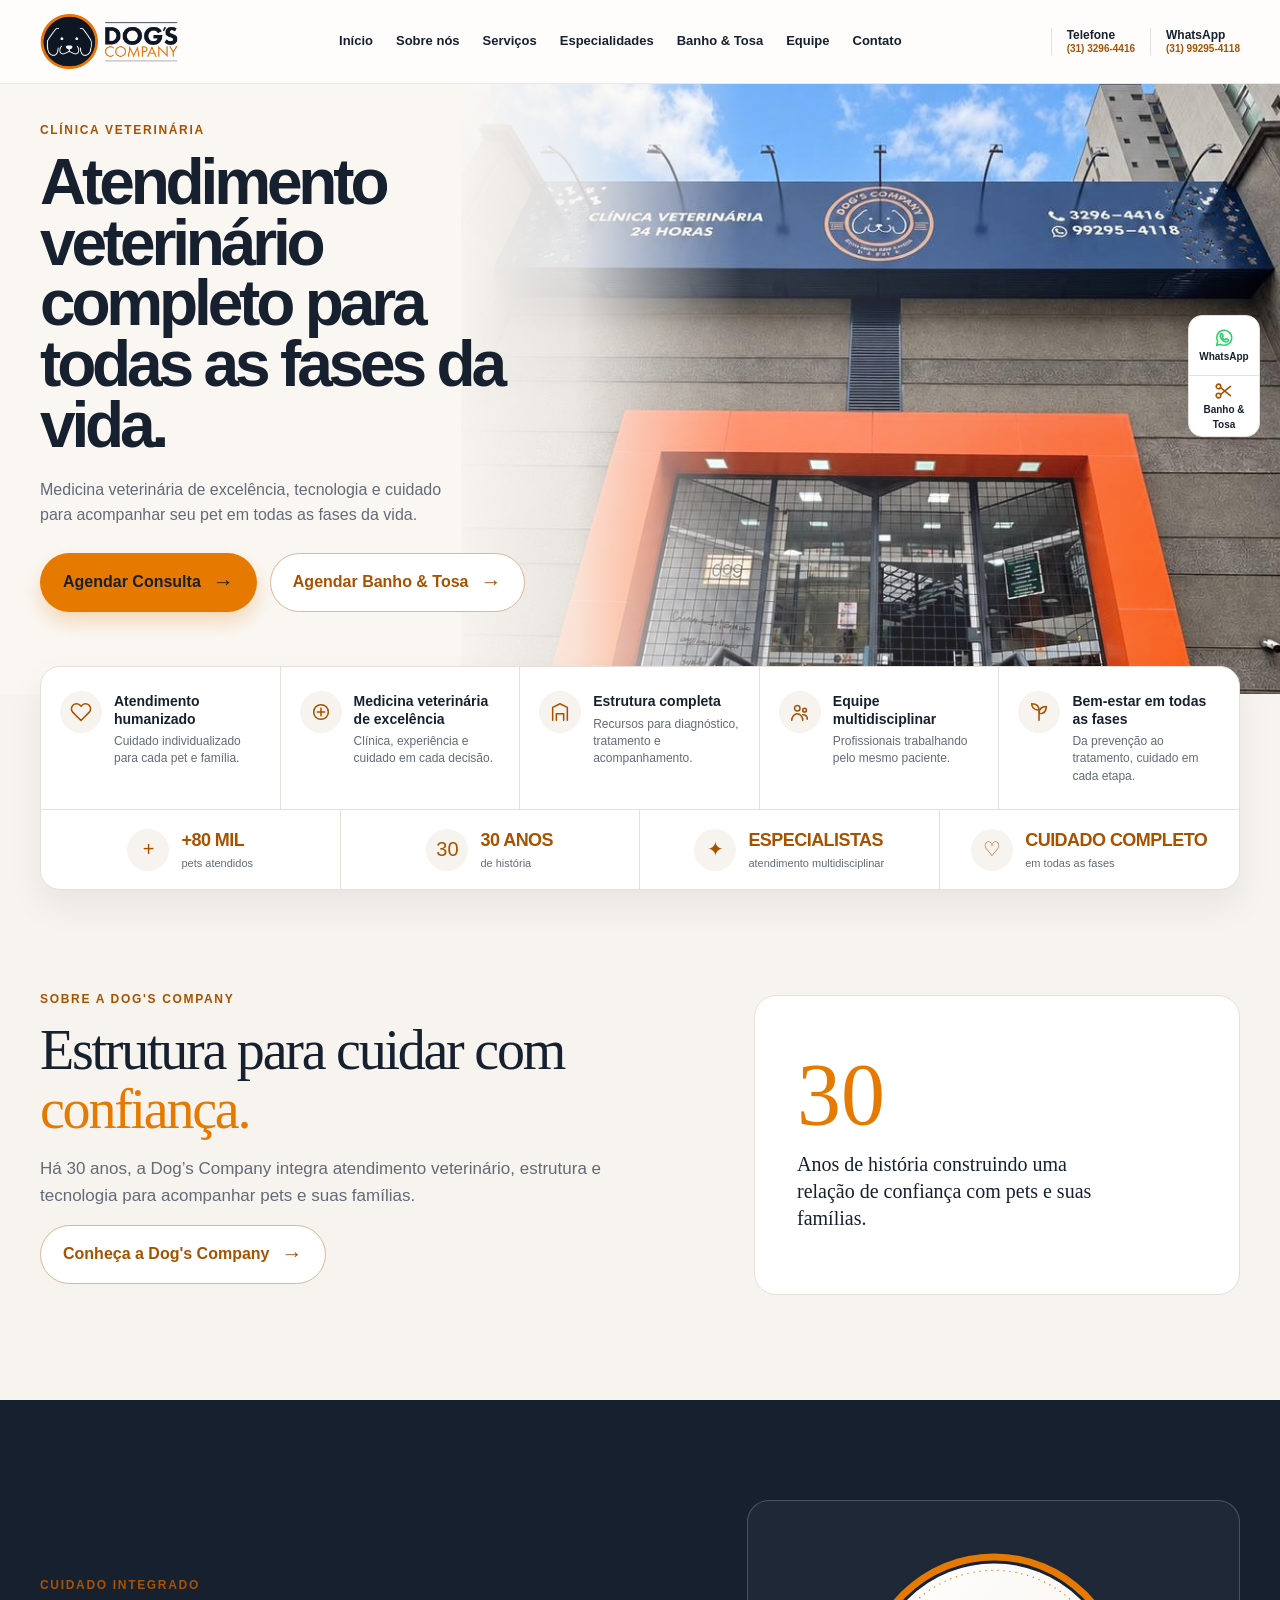
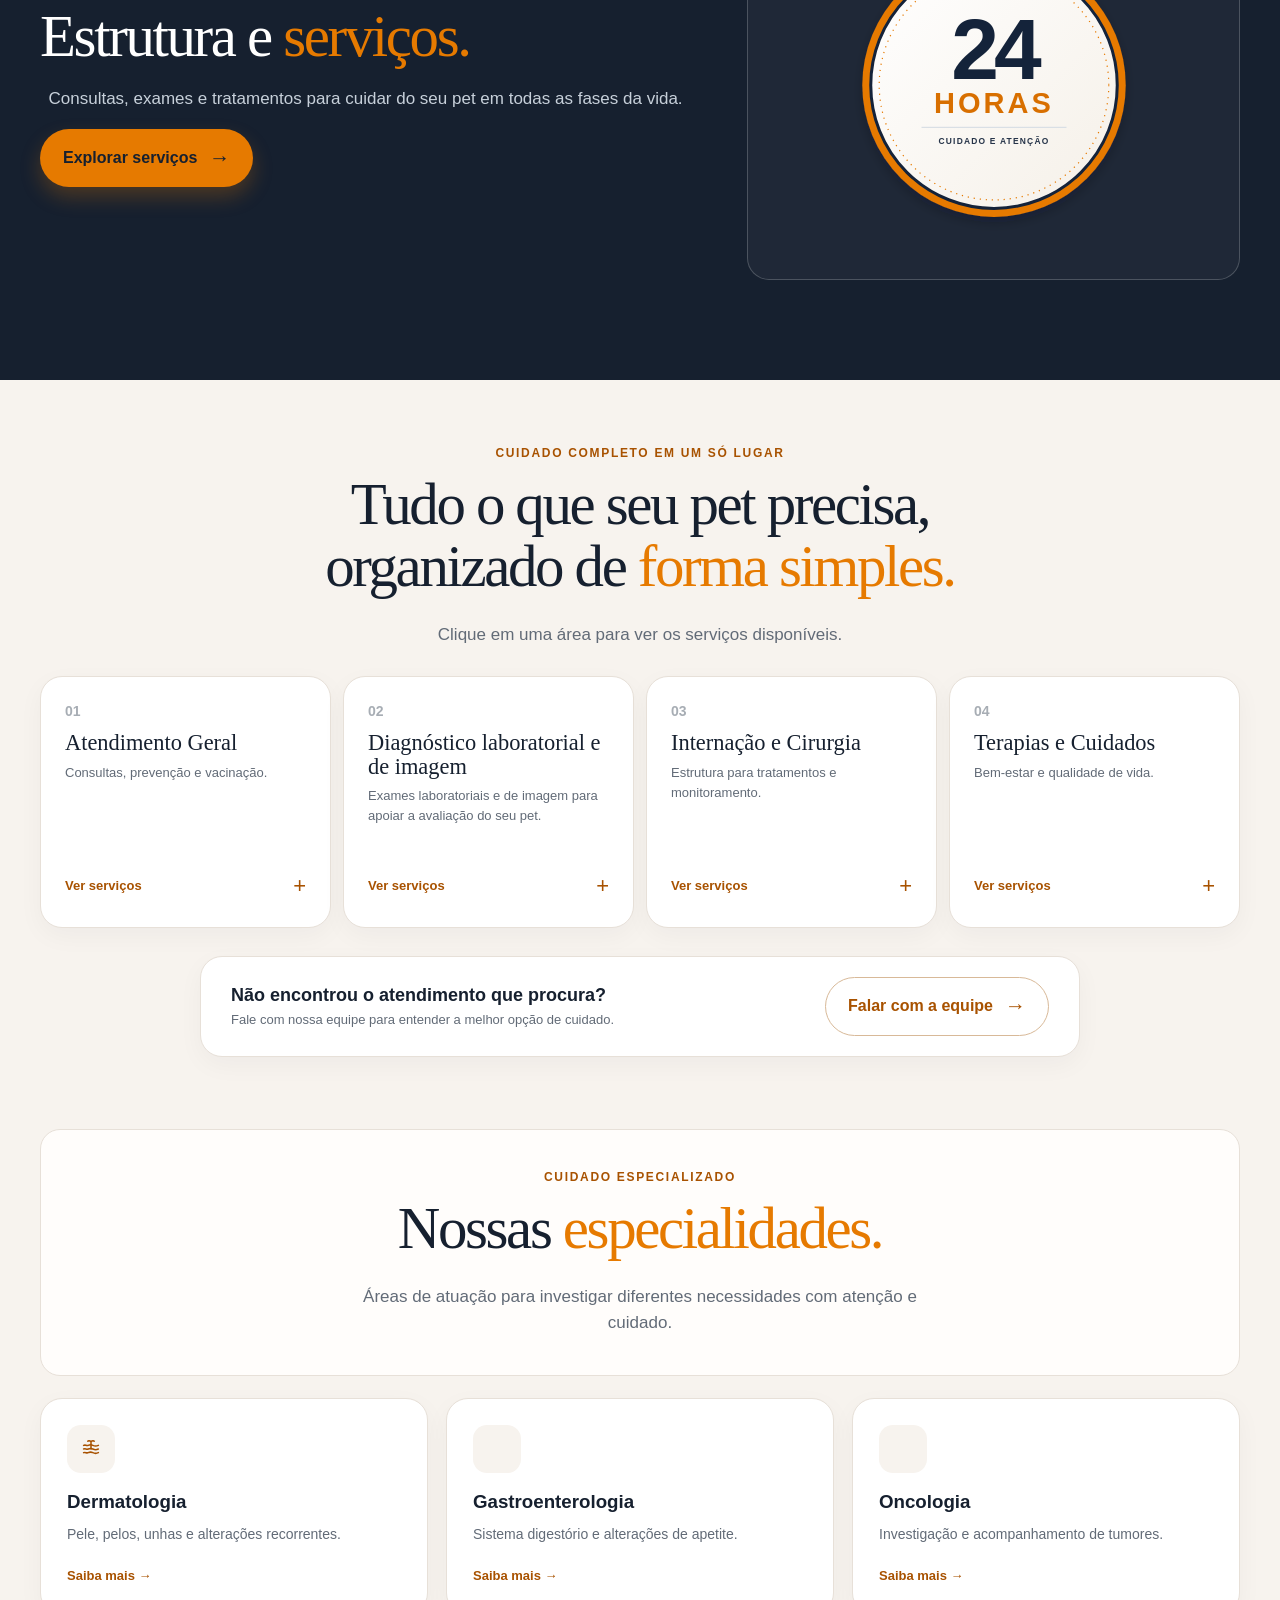
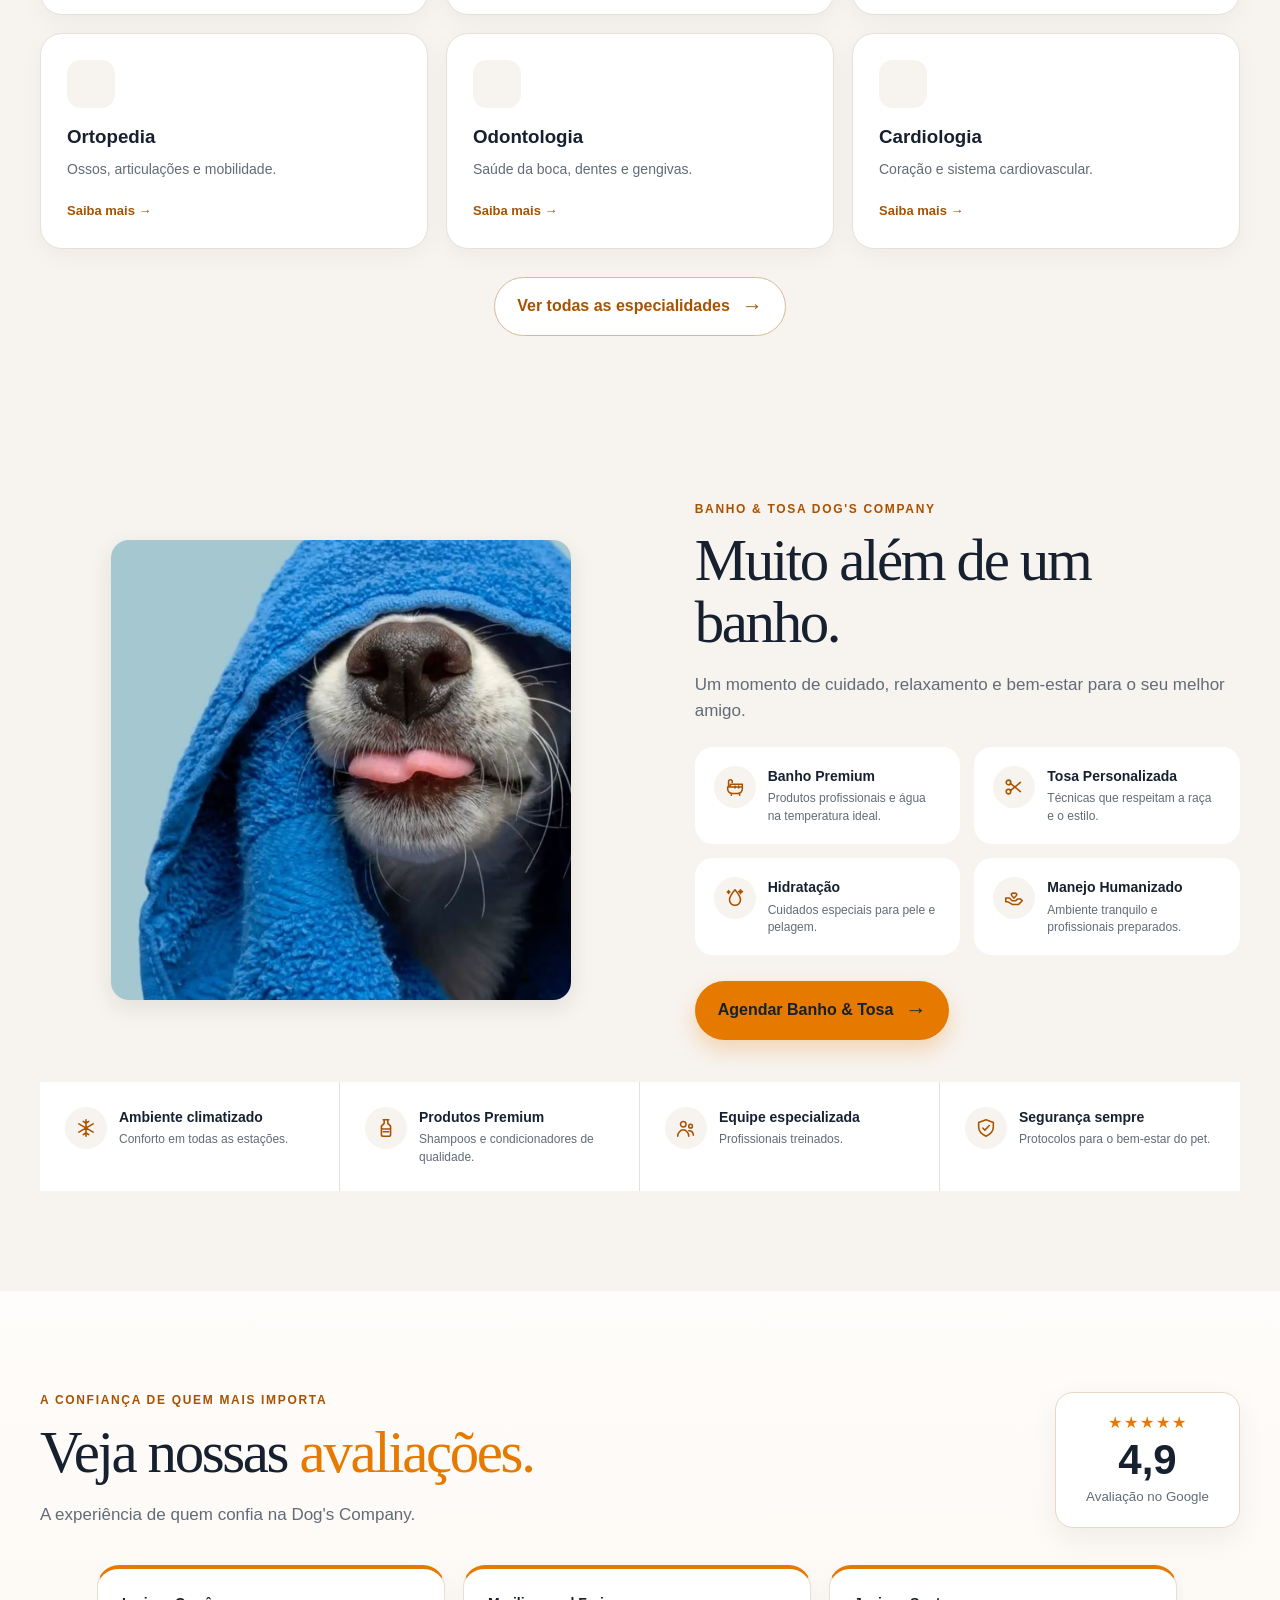
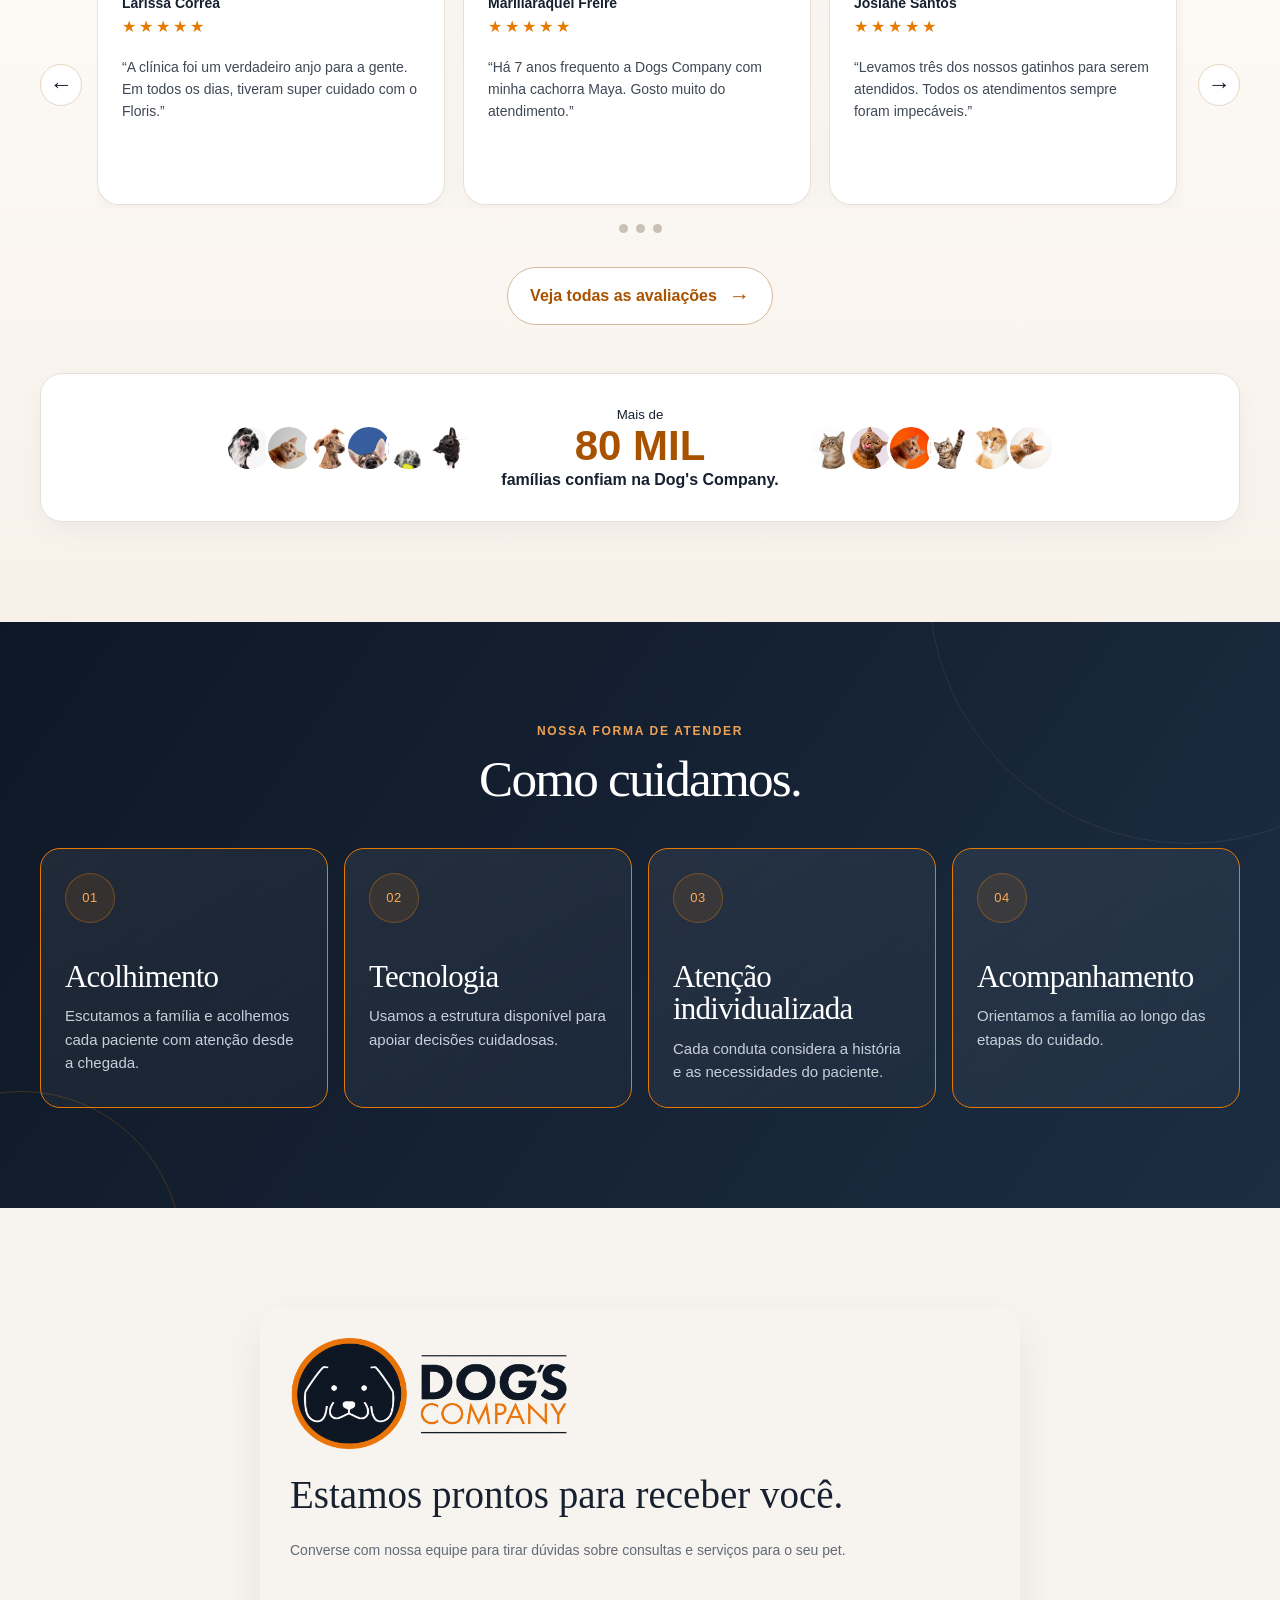
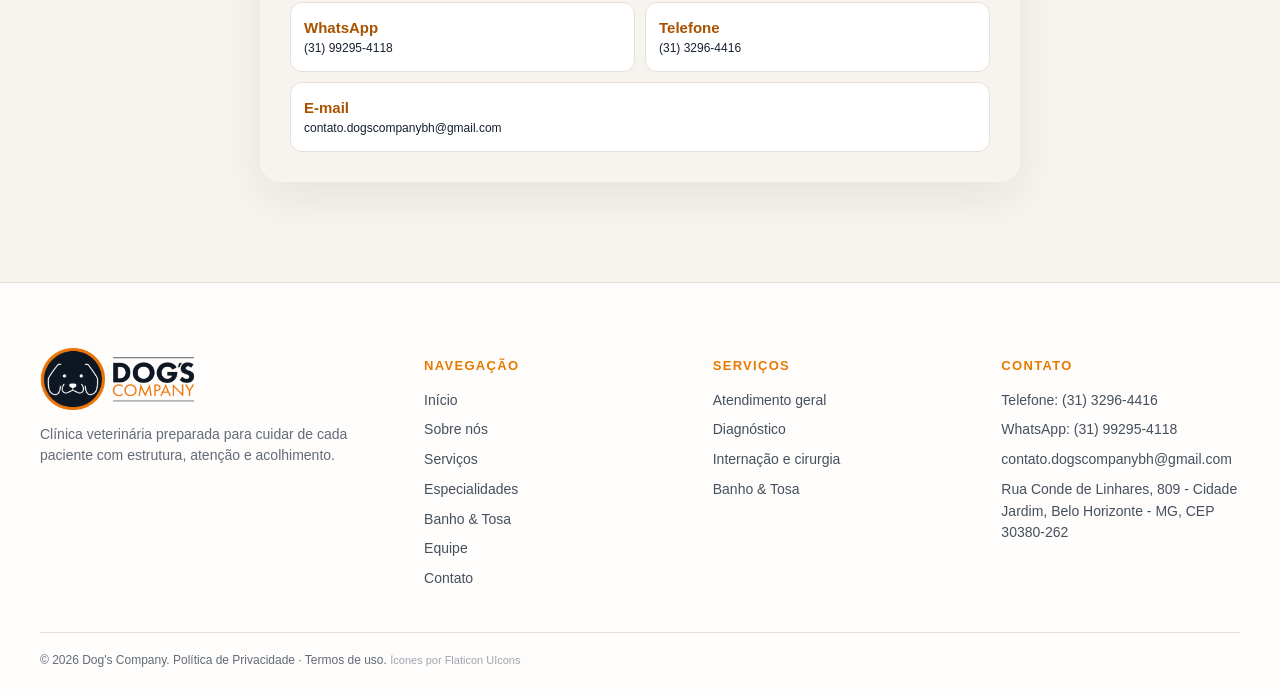
==== commit 1ccb9d29: "Fix clipped mobile branding and layout" ====
--- a/index.html
+++ b/index.html
@@ -3,7 +3,7 @@
 <head>
   <meta charset="utf-8"><meta name="viewport" content="width=device-width,initial-scale=1">
   <meta name="description" content="Dog's Company Clínica Veterinária: cuidado, estrutura e atendimento para todas as fases da vida.">
-  <title>Dog's Company | Clínica Veterinária</title><link rel="stylesheet" href="styles.css">
+  <title>Dog's Company | Clínica Veterinária</title><link rel="stylesheet" href="styles.css?v=mobile-20260928">
 </head>
 <body>
 <div data-header></div>
@@ -24,7 +24,7 @@
   </section>
 
   <section class="section" id="sobre"><div class="wrap home-intro intro-no-photo"><div><p class="eyebrow">Sobre a Dog's Company</p><h2 class="title">Estrutura para cuidar com <strong>confiança.</strong></h2><p class="intro">Uma experiência veterinária que une acolhimento, tecnologia e atenção a cada necessidade do paciente.</p><p><a class="btn outline" href="sobre.html">Conheça a Dog's Company <span class="link-arrow">→</span></a></p></div><aside class="statement-card"><span>30</span><p>Anos de história construindo uma relação de confiança com pets e suas famílias.</p></aside></div></section>
-  <section class="section feature-dark" id="servicos"><div class="wrap feature-gallery no-photo"><div><p class="eyebrow">Cuidado integrado</p><h2 class="title">Tudo o que seu pet precisa, em <strong>um só lugar.</strong></h2><p class="intro">Consultas, diagnóstico, internação, cirurgia, especialidades, Banho & Tosa e cuidados complementares.</p><p><a class="btn primary" href="#servicos-lista">Explorar serviços <span class="link-arrow">→</span></a></p></div><div class="service-promise"><img src="assets/service-24h-seal.png" alt="Selo Dog's Company de atendimento 24 horas"></div></div></section>
+<section class="section feature-dark" id="servicos"><div class="wrap feature-gallery no-photo"><div><p class="eyebrow">Cuidado integrado</p><h2 class="title">Tudo o que seu pet precisa, em <strong>um só lugar.</strong></h2><p class="intro">Consultas, diagnóstico, internação, cirurgia, especialidades, Banho & Tosa e cuidados complementares.</p><p><a class="btn primary" href="#servicos-lista">Explorar serviços <span class="link-arrow">→</span></a></p></div><div class="service-promise"><img src="assets/service-24h-seal.svg" alt="Selo Dog's Company de atendimento 24 horas"></div></div></section>
 
   <section class="section" id="servicos-lista"><header class="page-head" style="padding-top:0"><p class="eyebrow">Cuidado completo em um só lugar</p><h2 class="title">Tudo o que seu pet precisa,<br> organizado de <strong>forma simples.</strong></h2><p class="intro">Clique em uma área para ver os serviços disponíveis.</p></header>
   <div class="wrap service-grid service-accordion">
--- a/styles.css
+++ b/styles.css
@@ -52,6 +52,7 @@
 .review-nav:disabled{opacity:.35;cursor:default}.review-nav:focus-visible,.review-dots button:focus-visible{outline:3px solid var(--orange);outline-offset:3px}.review-dots{display:flex;justify-content:center;gap:8px;margin-top:16px}.review-dots button{width:9px;height:9px;padding:0;border:0;border-radius:50%;background:#c9c0b7;cursor:pointer}.review-dots button:hover{background:var(--orange)}
 .specialty-icon svg,.round-icon svg,.quick-actions b svg,.reception-symbol svg,.groom-symbol svg{width:22px;height:22px;fill:none;stroke:currentColor;stroke-width:1.7;stroke-linecap:round;stroke-linejoin:round}.quick-actions b,.reception-symbol,.groom-symbol{display:grid;place-items:center}.experience-icon{font-style:normal;font-size:13px;letter-spacing:.04em}
 .specialty-icon i.fi,.round-icon i.fi,.quick-actions b i.fi{font-size:21px;line-height:1}.quick-actions b i.fi{display:block}.icon-credit{font-size:11px;color:#9ca5ae}.icon-credit a{color:inherit}
+
 .service-promise{min-height:380px;align-items:center;justify-content:center;padding:32px}.service-promise>img{width:clamp(230px,24vw,290px);height:auto;max-width:100%;flex:0 1 auto;object-fit:contain}
 @media(max-width:520px){.service-promise{min-height:330px;padding:24px}.service-promise>img{width:250px;max-width:100%}}
 
@@ -143,3 +144,98 @@
   .footer-links{min-width:0}
   .footer-links a,.footer-links span{overflow-wrap:anywhere}
 }
+
+/* Mobile: cards lado a lado para evitar o efeito de lista vertical */
+@media(max-width:560px){
+  .service-accordion,
+  .specialties-grid,
+  .specialties-home-grid,
+  .experience{
+    grid-template-columns:repeat(2,minmax(0,1fr));
+    gap:12px;
+  }
+
+  .service-accordion details,
+  .service-accordion summary{
+    min-height:232px;
+  }
+  .service-accordion details:nth-child(odd){border-radius:20px 8px 20px 8px}
+  .service-accordion details:nth-child(even){border-radius:8px 20px 8px 20px}
+  .service-accordion summary{padding:16px}
+  .service-accordion h2{font-size:clamp(16px,4.7vw,20px);line-height:1.05}
+  .service-accordion p{font-size:12px;line-height:1.4}
+  .service-accordion summary b{font-size:11px}
+  .service-accordion details>ul{padding:13px 12px 16px 28px;font-size:12px}
+
+  .specialty-card{padding:16px;border-radius:20px 8px 20px 8px}
+  .specialty-card:nth-child(even){border-radius:8px 20px 8px 20px}
+  .specialty-card h2,.specialty-card h3{font-size:clamp(16px,4.8vw,19px);line-height:1.08;overflow-wrap:anywhere}
+  .specialty-card p{font-size:12px;line-height:1.4;margin-bottom:12px}
+  .specialty-icon{width:40px;height:40px;font-size:21px}
+
+  .experience article{min-height:205px;padding:16px;border-radius:20px 8px 20px 8px}
+  .experience article:nth-child(even){border-radius:8px 20px 8px 20px}
+  .experience h3{font-size:21px;line-height:1.05;margin:22px 0 8px;overflow-wrap:anywhere}
+  .experience p{font-size:12px;line-height:1.45}
+
+  .search-cta,.family-band,.tour-outro{border-radius:24px 8px 24px 8px}
+  .tour-photo img{border-radius:24px 8px 24px 8px}
+  .tour-photo:nth-child(even) img{border-radius:8px 24px 8px 24px}
+}
+
+@media(max-width:380px){
+  .service-accordion summary{padding:14px}
+  .service-accordion h2{font-size:16px}
+  .experience article{padding:14px}
+  .experience h3{font-size:19px}
+}
+
+/* Last mobile override: intentionally follows legacy rules so narrow screens keep the new layout. */
+@media(max-width:560px){
+  .benefit-row,.stat-row,.benefits-wide,.groom-benefits,.service-accordion,
+  .specialties-grid,.specialties-home-grid,.experience,.service-topic-grid,.other-specialties{
+    display:grid;grid-template-columns:repeat(2,minmax(0,1fr));gap:11px
+  }
+  .benefit:last-child{grid-column:auto}
+  .benefit,.stat,.benefits-wide .benefit,.groom-benefits .benefit{min-width:0;border:1px solid var(--line);border-radius:18px 8px 18px 8px;background:#fff;padding:14px 12px}
+  .benefit:nth-child(even),.stat:nth-child(even){border-radius:8px 18px 8px 18px}
+  .benefit{display:block}.benefit .round-icon{margin-bottom:10px;width:36px;height:36px}.benefit h3{font-size:13px;line-height:1.2}.benefit p{font-size:11px;line-height:1.4}
+  .stat{display:flex;align-items:center;justify-content:flex-start;gap:9px;padding:12px 10px}.stat .round-icon{width:34px;height:34px;font-size:16px}.stat b{font-size:13px}.stat span{font-size:10px;line-height:1.3}
+  .service-accordion details,.service-accordion summary{min-height:205px}.service-accordion details{border-radius:20px 8px 20px 8px;box-shadow:0 8px 22px #16202f0d}.service-accordion details:nth-child(even){border-radius:8px 20px 8px 20px}
+  .service-accordion summary{padding:15px}.service-accordion h2{font-size:clamp(16px,4.8vw,19px);line-height:1.08}.service-accordion p{font-size:11px;line-height:1.4}.service-accordion details>ul{padding:12px 12px 15px 27px;font-size:11px}
+  .specialty-card{padding:15px;min-width:0;border-radius:20px 8px 20px 8px}.specialty-card:nth-child(even){border-radius:8px 20px 8px 20px}.specialty-card h2,.specialty-card h3{font-size:17px;line-height:1.12}.specialty-card p{font-size:11px;line-height:1.4}
+  .experience article{min-height:190px;padding:15px;border-radius:20px 8px 20px 8px}.experience article:nth-child(even){border-radius:8px 20px 8px 20px}.experience h3{font-size:19px;line-height:1.08;margin:22px 0 8px}.experience p{font-size:11px;line-height:1.45}
+  .feature-gallery.no-photo{grid-template-columns:minmax(0,1fr);gap:22px}.service-promise{min-height:0;min-width:0;padding:12px;background:#ffffff10;border:1px solid #ffffff35;border-radius:22px;overflow:hidden}
+  .service-promise>img{display:block;width:min(100%,310px);height:auto;max-height:310px;object-fit:contain;margin:auto}
+  .gallery-strip,.groom-gallery{display:flex;overflow-x:auto;scroll-snap-type:x mandatory;scrollbar-width:none;gap:12px;padding:2px 1px 12px}
+  .gallery-strip::-webkit-scrollbar,.groom-gallery::-webkit-scrollbar{display:none}
+  .gallery-strip img,.groom-gallery img,.groom-gallery img:first-child{flex:0 0 72%;height:190px;grid-column:auto;grid-row:auto;scroll-snap-align:start}
+  .groom-grid>.groom-gallery{display:block;width:100%;max-width:none}.groom-grid>.groom-gallery img,.groom-grid>.groom-gallery img:first-child{width:100%;height:auto;aspect-ratio:1/1}
+}
+@media(max-width:380px){
+  .benefit-row,.stat-row{gap:8px;padding:6px}.benefit,.stat{padding:11px 9px}.service-accordion{gap:9px}.service-accordion summary{padding:12px}.service-accordion h2{font-size:16px}
+}
+
+/* Final fit and legibility fixes from the mobile review prompt */
+html,body{max-width:100%;overflow-x:clip}
+img{height:auto}
+.site-header,.nav-wrap,.footer-grid,.contact-brand-visual{min-width:0;overflow:visible}
+.brand,.footer-brand,.contact-brand-visual img{display:block;max-width:100%;object-fit:contain}
+@media(max-width:560px){
+  .brand{width:min(40vw,142px);height:48px;max-height:48px;object-position:left center;flex:0 1 auto}
+  .menu-button{flex:none;padding:8px 0 8px 12px;line-height:1}
+  .nav-wrap{gap:12px}
+  .footer-brand{width:min(100%,170px);height:62px;object-position:left center}
+  .benefit-row .benefit:last-child:nth-child(odd),
+  .service-accordion details:last-child:nth-child(odd){grid-column:1/-1}
+  .benefit-row .benefit:last-child:nth-child(odd){display:flex;align-items:center;gap:12px}
+  .benefit-row .benefit:last-child:nth-child(odd) .round-icon{flex:0 0 36px;margin:0}
+  .benefit-row .benefit:last-child:nth-child(odd) h3{margin-top:0}
+  .service-promise{width:100%;min-height:0;padding:16px}
+  .service-promise>img{width:min(100%,340px);max-width:100%;height:auto;max-height:none;object-fit:contain;object-position:center}
+  .contact-brand-visual{width:100%}
+  .contact-brand-visual img{width:min(100%,260px);height:auto}
+  .benefit,.stat,.service-accordion details,.specialty-card,.experience article{overflow-wrap:anywhere;word-break:normal}
+  .benefit h3,.benefit p,.stat b,.stat span,.service-accordion h2,.service-accordion p,.specialty-card h2,.specialty-card h3,.specialty-card p,.experience h3,.experience p{min-width:0;overflow-wrap:anywhere;hyphens:auto}
+  .hero-bar{width:var(--wrap);max-width:100%;min-width:0}
+}
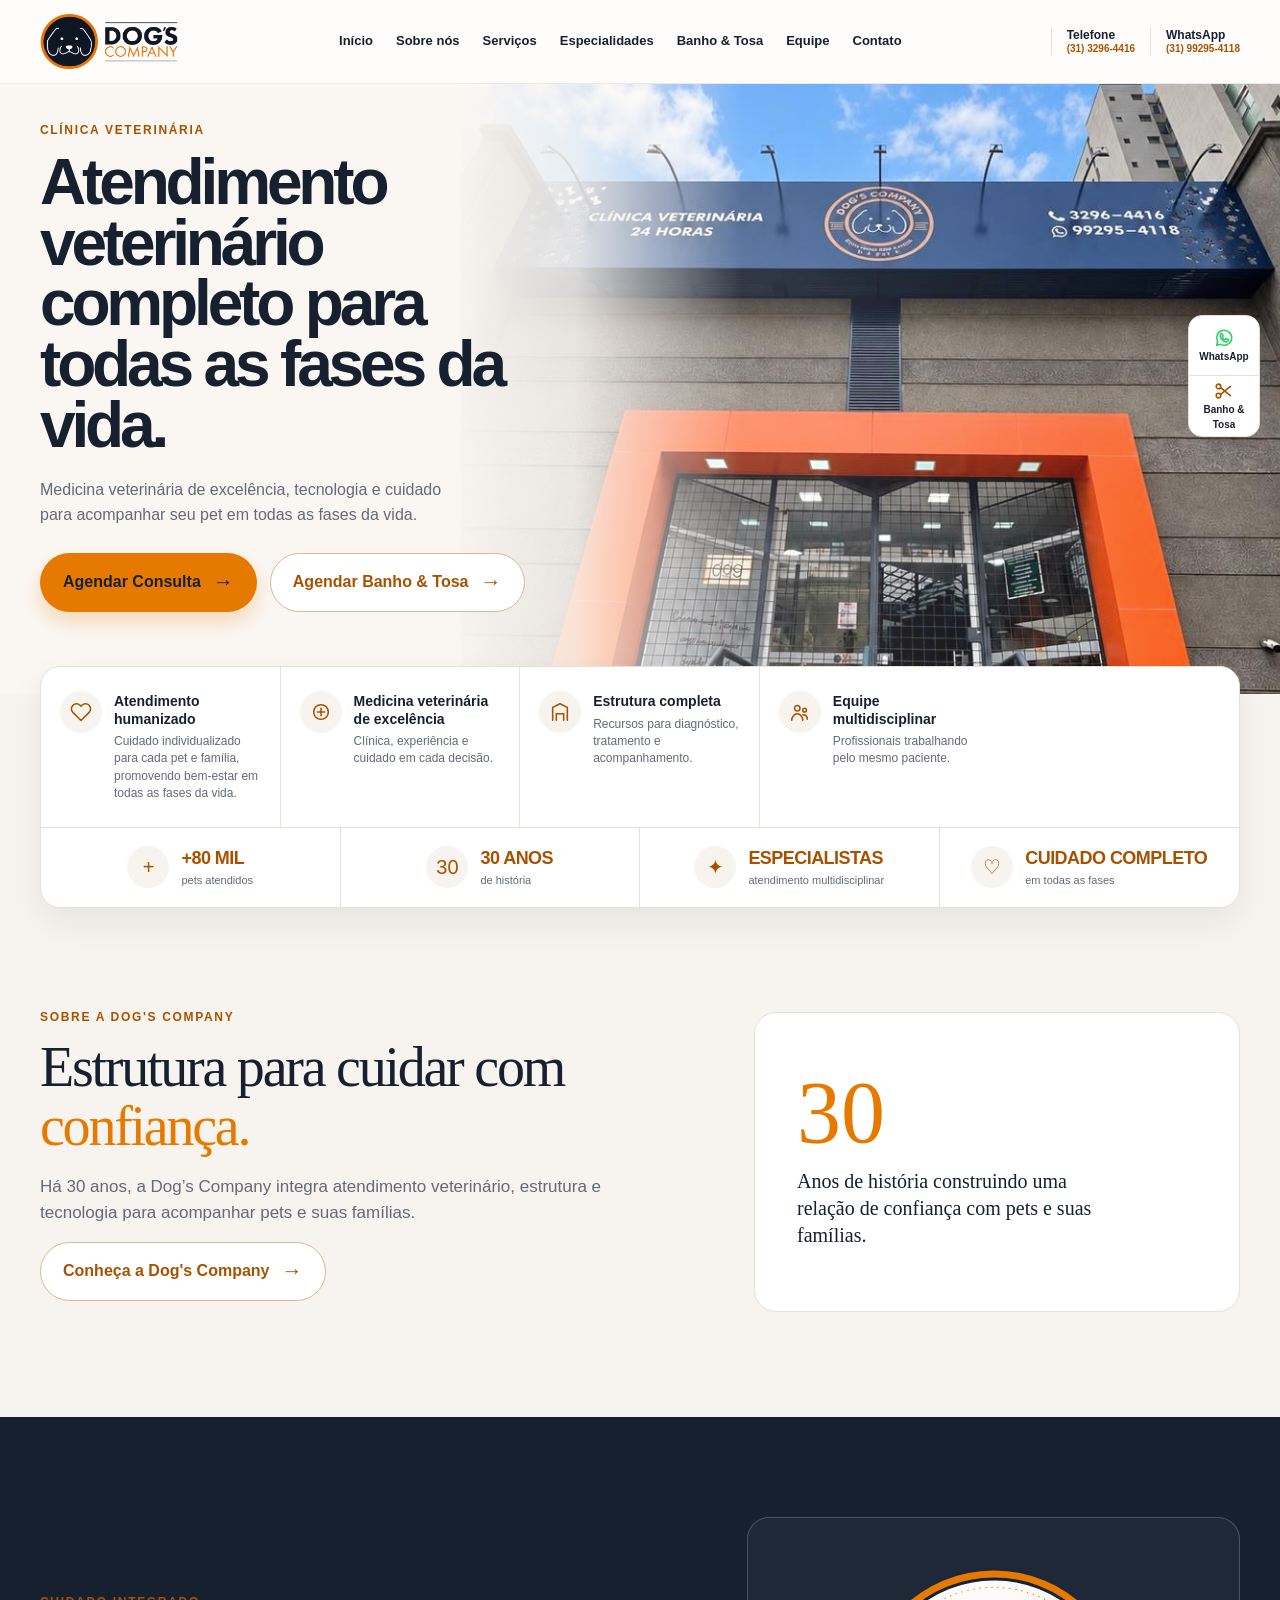
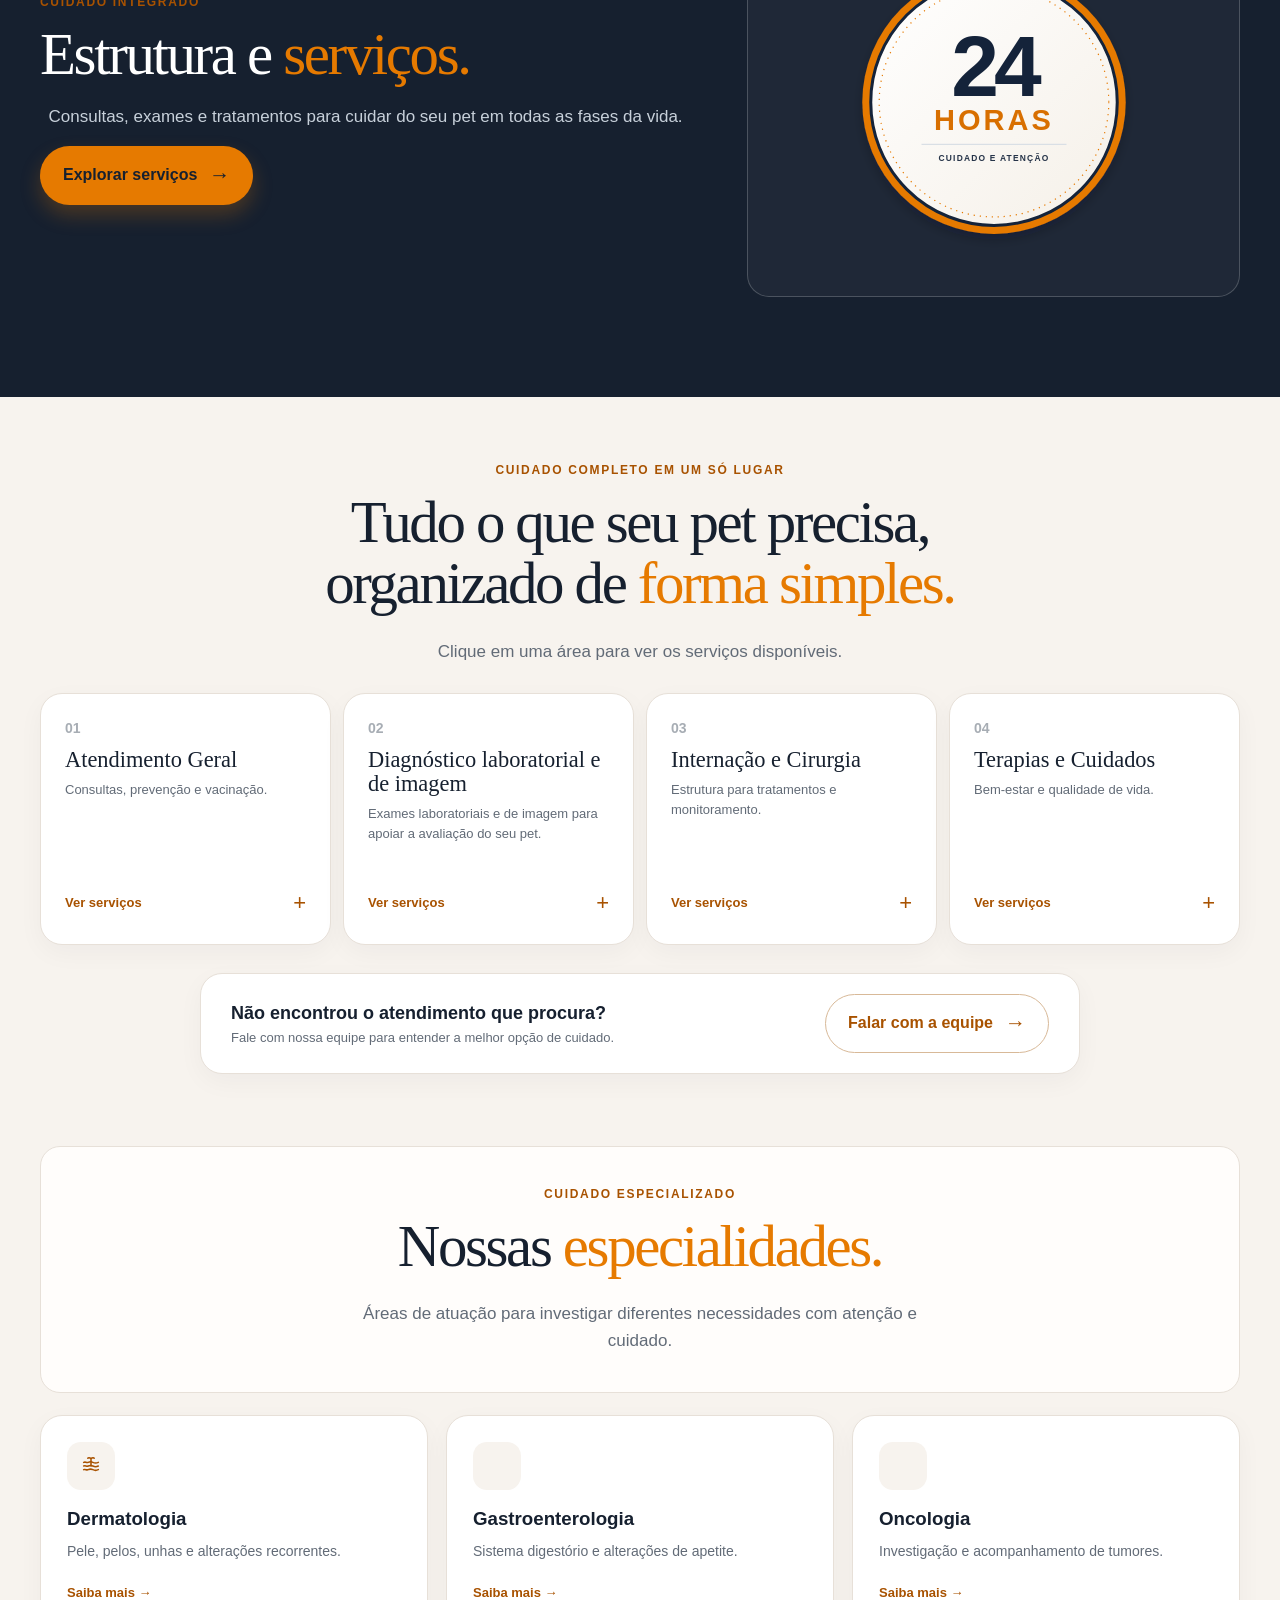
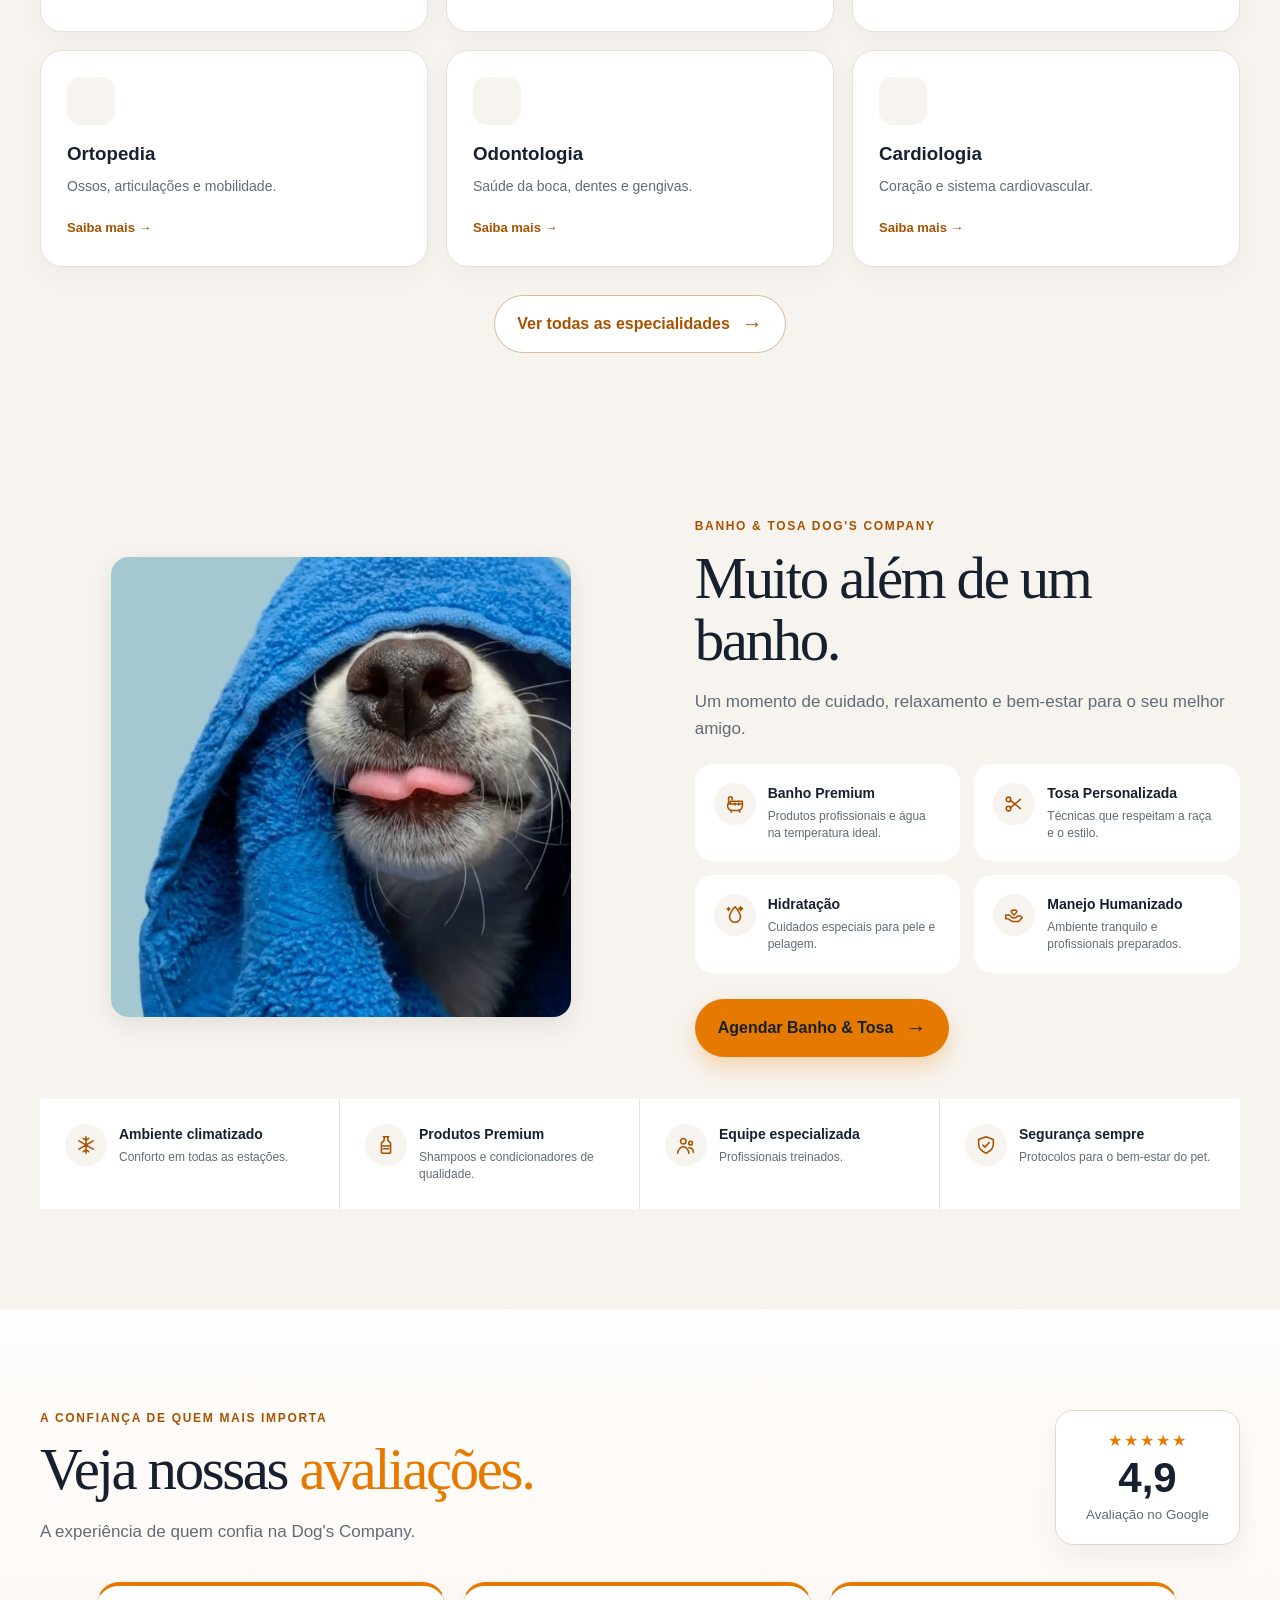
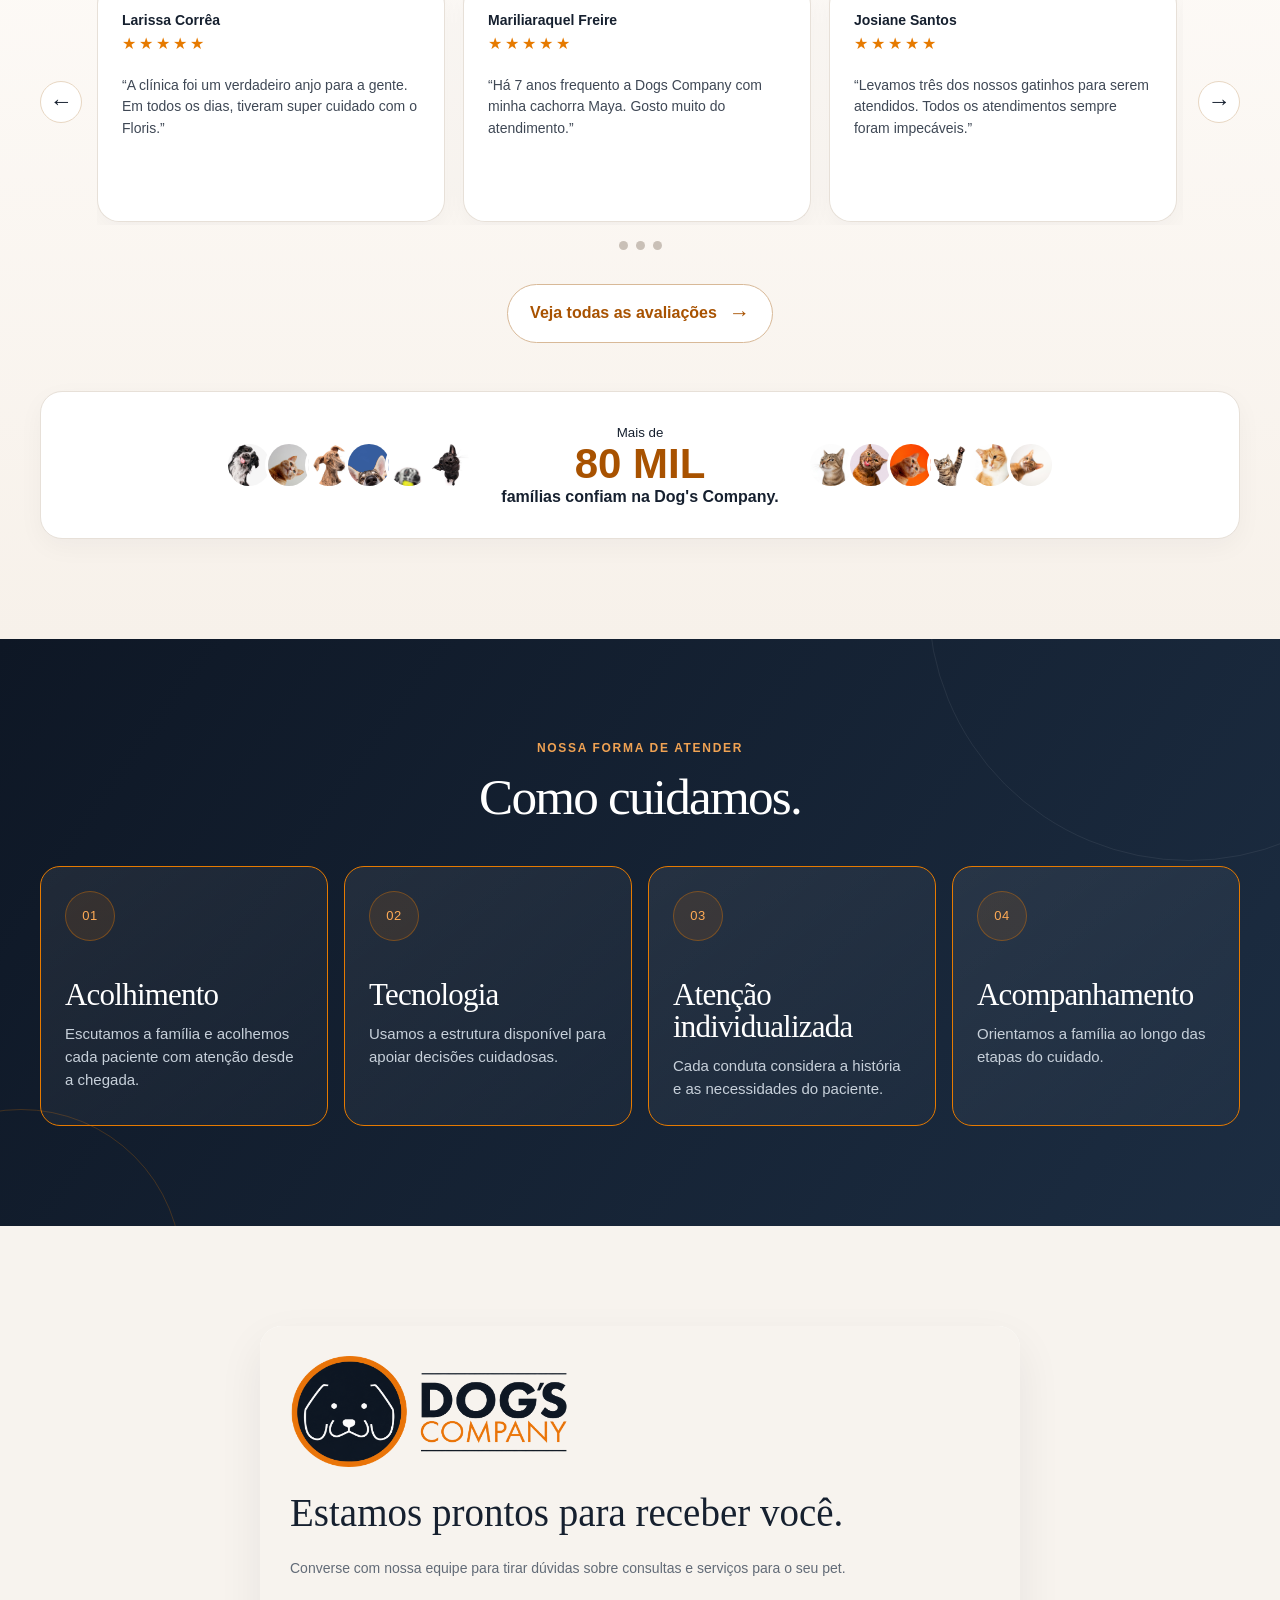
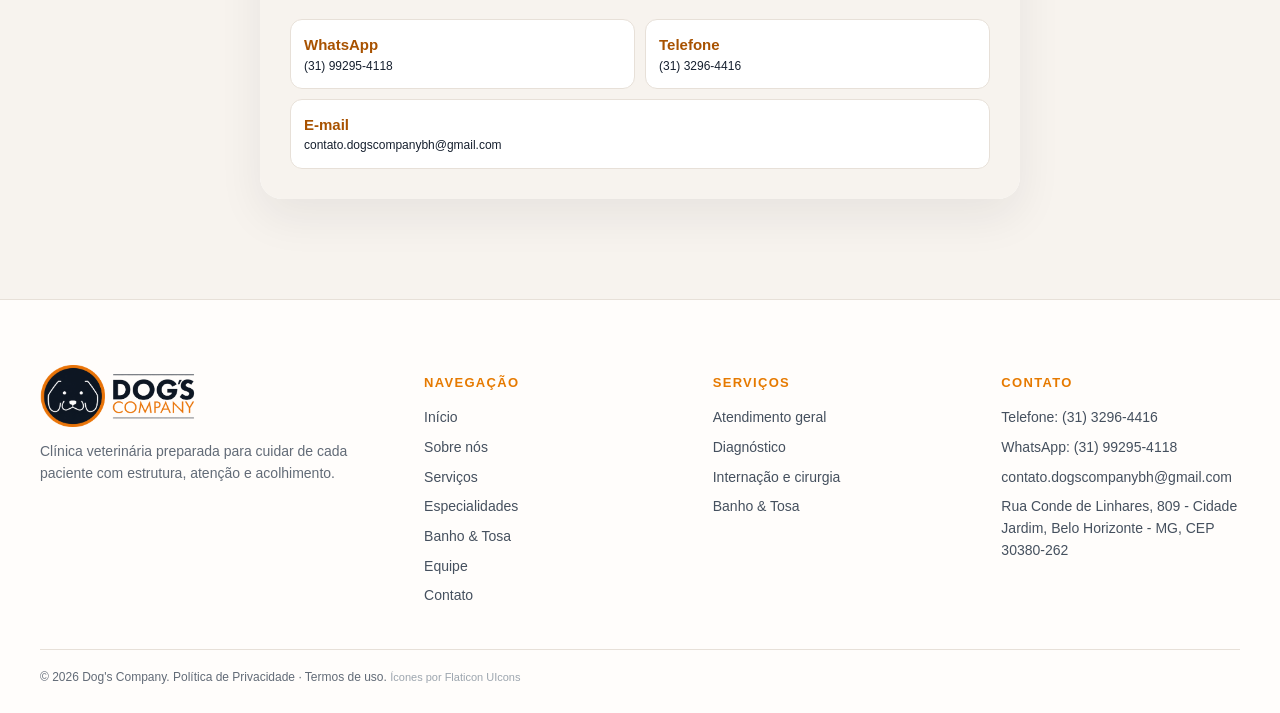
==== commit 883fcf8a: "Balance mobile benefit cards" ====
--- a/index.html
+++ b/index.html
@@ -3,7 +3,7 @@
 <head>
   <meta charset="utf-8"><meta name="viewport" content="width=device-width,initial-scale=1">
   <meta name="description" content="Dog's Company Clínica Veterinária: cuidado, estrutura e atendimento para todas as fases da vida.">
-  <title>Dog's Company | Clínica Veterinária</title><link rel="stylesheet" href="styles.css?v=mobile-20260928">
+  <title>Dog's Company | Clínica Veterinária</title><link rel="stylesheet" href="styles.css?v=mobilefix-20260928c">
 </head>
 <body>
 <div data-header></div>
@@ -14,11 +14,10 @@
   </section>
   <section class="hero-bar" aria-label="Diferenciais Dog's Company">
     <div class="benefit-row">
-      <article class="benefit"><i class="round-icon"><svg viewBox="0 0 24 24" aria-hidden="true"><path d="M20.84 4.61a5.5 5.5 0 0 0-7.78 0L12 5.67l-1.06-1.06a5.5 5.5 0 0 0-7.78 7.78L12 21.23l8.84-8.84a5.5 5.5 0 0 0 0-7.78Z"/></svg></i><div><h3>Atendimento humanizado</h3><p>Cuidado individualizado para cada pet e família.</p></div></article>
+      <article class="benefit"><i class="round-icon"><svg viewBox="0 0 24 24" aria-hidden="true"><path d="M20.84 4.61a5.5 5.5 0 0 0-7.78 0L12 5.67l-1.06-1.06a5.5 5.5 0 0 0-7.78 7.78L12 21.23l8.84-8.84a5.5 5.5 0 0 0 0-7.78Z"/></svg></i><div><h3>Atendimento humanizado</h3><p>Cuidado individualizado para cada pet e família, promovendo bem-estar em todas as fases da vida.</p></div></article>
       <article class="benefit"><i class="round-icon"><svg viewBox="0 0 24 24"><circle cx="12" cy="12" r="8"/><path d="M12 8v8M8 12h8"/></svg></i><div><h3>Medicina veterinária de excelência</h3><p>Clínica, experiência e cuidado em cada decisão.</p></div></article>
       <article class="benefit"><i class="round-icon"><svg viewBox="0 0 24 24"><path d="M4 21V7l8-4 8 4v14M8 21v-7h8v7"/></svg></i><div><h3>Estrutura completa</h3><p>Recursos para diagnóstico, tratamento e acompanhamento.</p></div></article>
       <article class="benefit"><i class="round-icon"><svg viewBox="0 0 24 24"><circle cx="9" cy="8" r="3"/><circle cx="17" cy="10" r="2"/><path d="M3 21c0-4 3-7 6-7s6 3 6 7M15 15c3 0 5 2 5 5"/></svg></i><div><h3>Equipe multidisciplinar</h3><p>Profissionais trabalhando pelo mesmo paciente.</p></div></article>
-      <article class="benefit"><i class="round-icon"><svg viewBox="0 0 24 24"><path d="M12 21V10M12 10C6 10 4 6 4 3c5 0 8 2 8 7ZM12 14c5 0 8-3 8-8-5 0-8 3-8 8Z"/></svg></i><div><h3>Bem-estar em todas as fases</h3><p>Da prevenção ao tratamento, cuidado em cada etapa.</p></div></article>
     </div>
     <div class="stat-row"><div class="stat"><i class="round-icon">+</i><div><b>+80 MIL</b><span>pets atendidos</span></div></div><div class="stat"><i class="round-icon">30</i><div><b>30 ANOS</b><span>de história</span></div></div><div class="stat"><i class="round-icon">✦</i><div><b>ESPECIALISTAS</b><span>atendimento multidisciplinar</span></div></div><div class="stat"><i class="round-icon">♡</i><div><b>CUIDADO COMPLETO</b><span>em todas as fases</span></div></div></div>
   </section>
--- a/styles.css
+++ b/styles.css
@@ -238,4 +238,10 @@
   .benefit,.stat,.service-accordion details,.specialty-card,.experience article{overflow-wrap:anywhere;word-break:normal}
   .benefit h3,.benefit p,.stat b,.stat span,.service-accordion h2,.service-accordion p,.specialty-card h2,.specialty-card h3,.specialty-card p,.experience h3,.experience p{min-width:0;overflow-wrap:anywhere;hyphens:auto}
   .hero-bar{width:var(--wrap);max-width:100%;min-width:0}
-}
+  #servicos-lista .page-head .title,
+  #servicos-lista .page-head .title strong,
+  #servicos .feature-gallery .title,
+  .service-accordion h2,
+  .service-accordion p{hyphens:none;word-break:normal;overflow-wrap:normal}
+  .benefit h3,.benefit p{hyphens:none;word-break:normal;overflow-wrap:normal}
+}
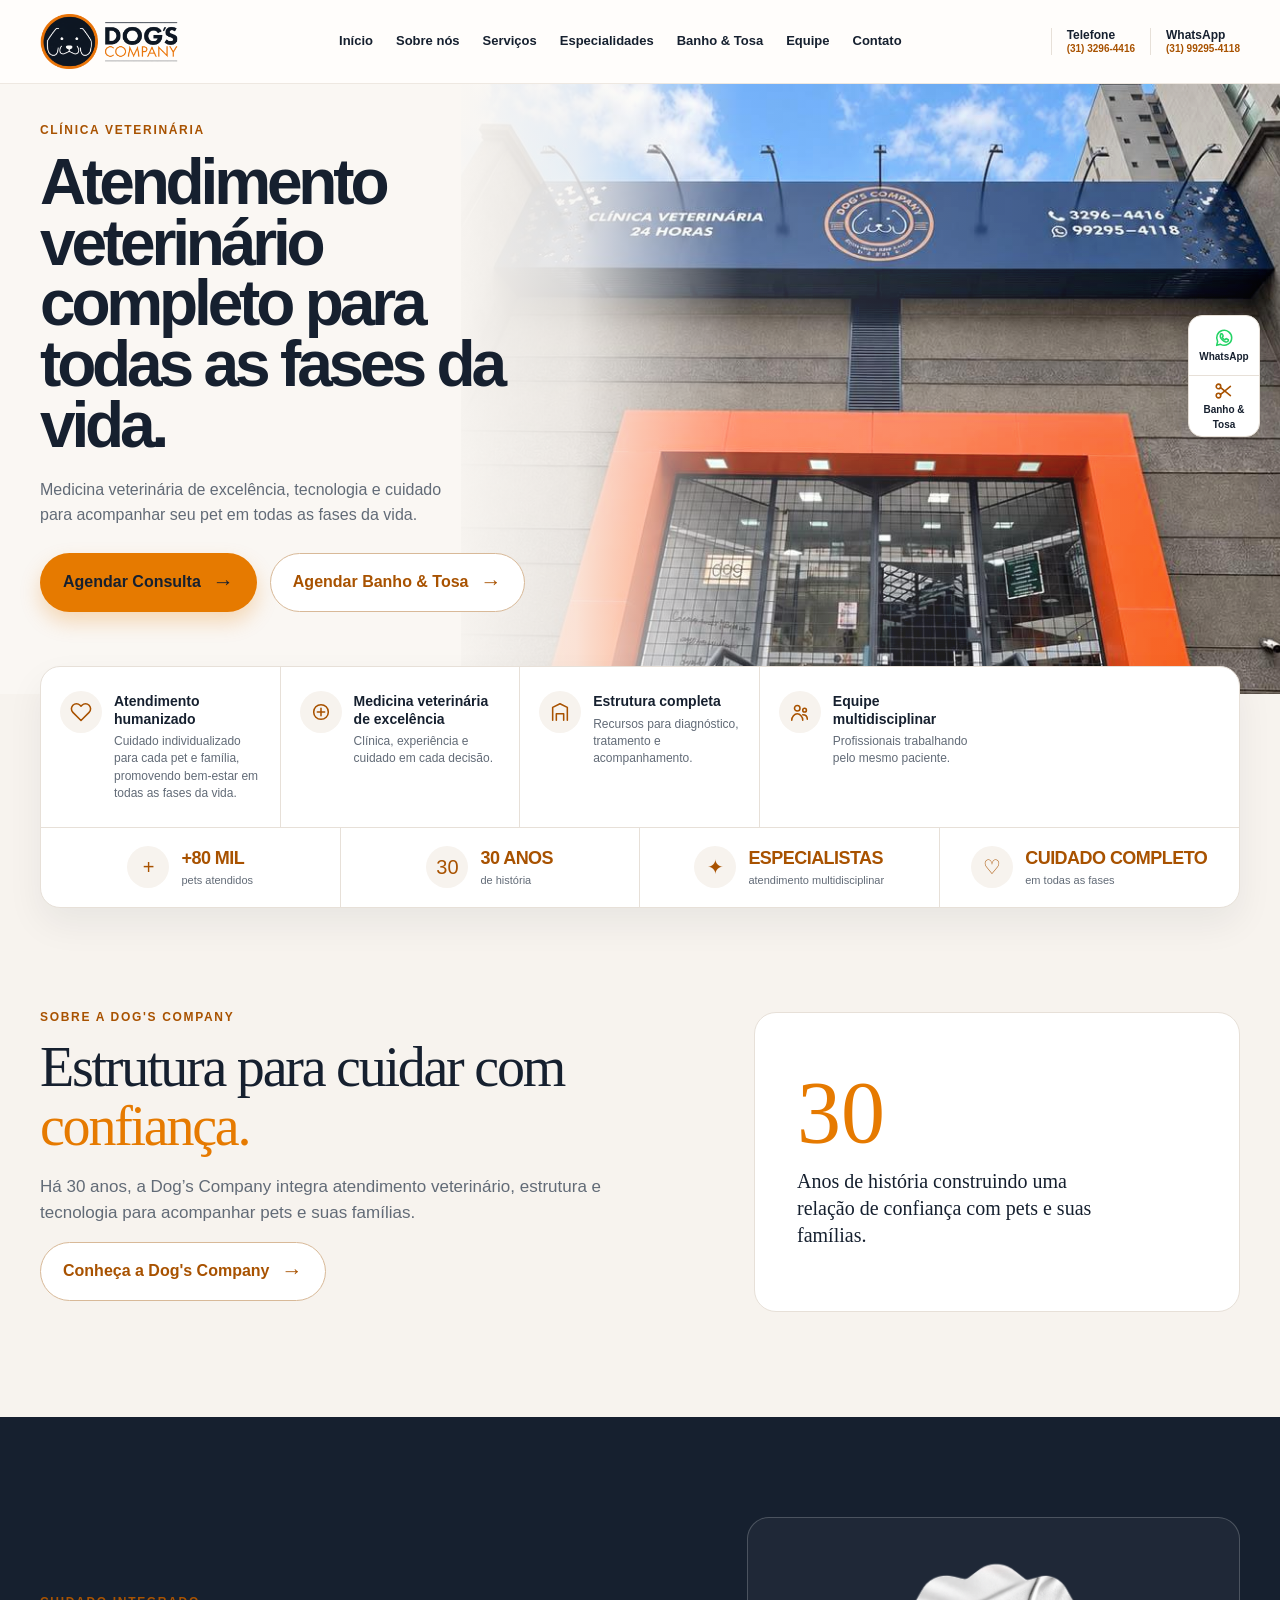
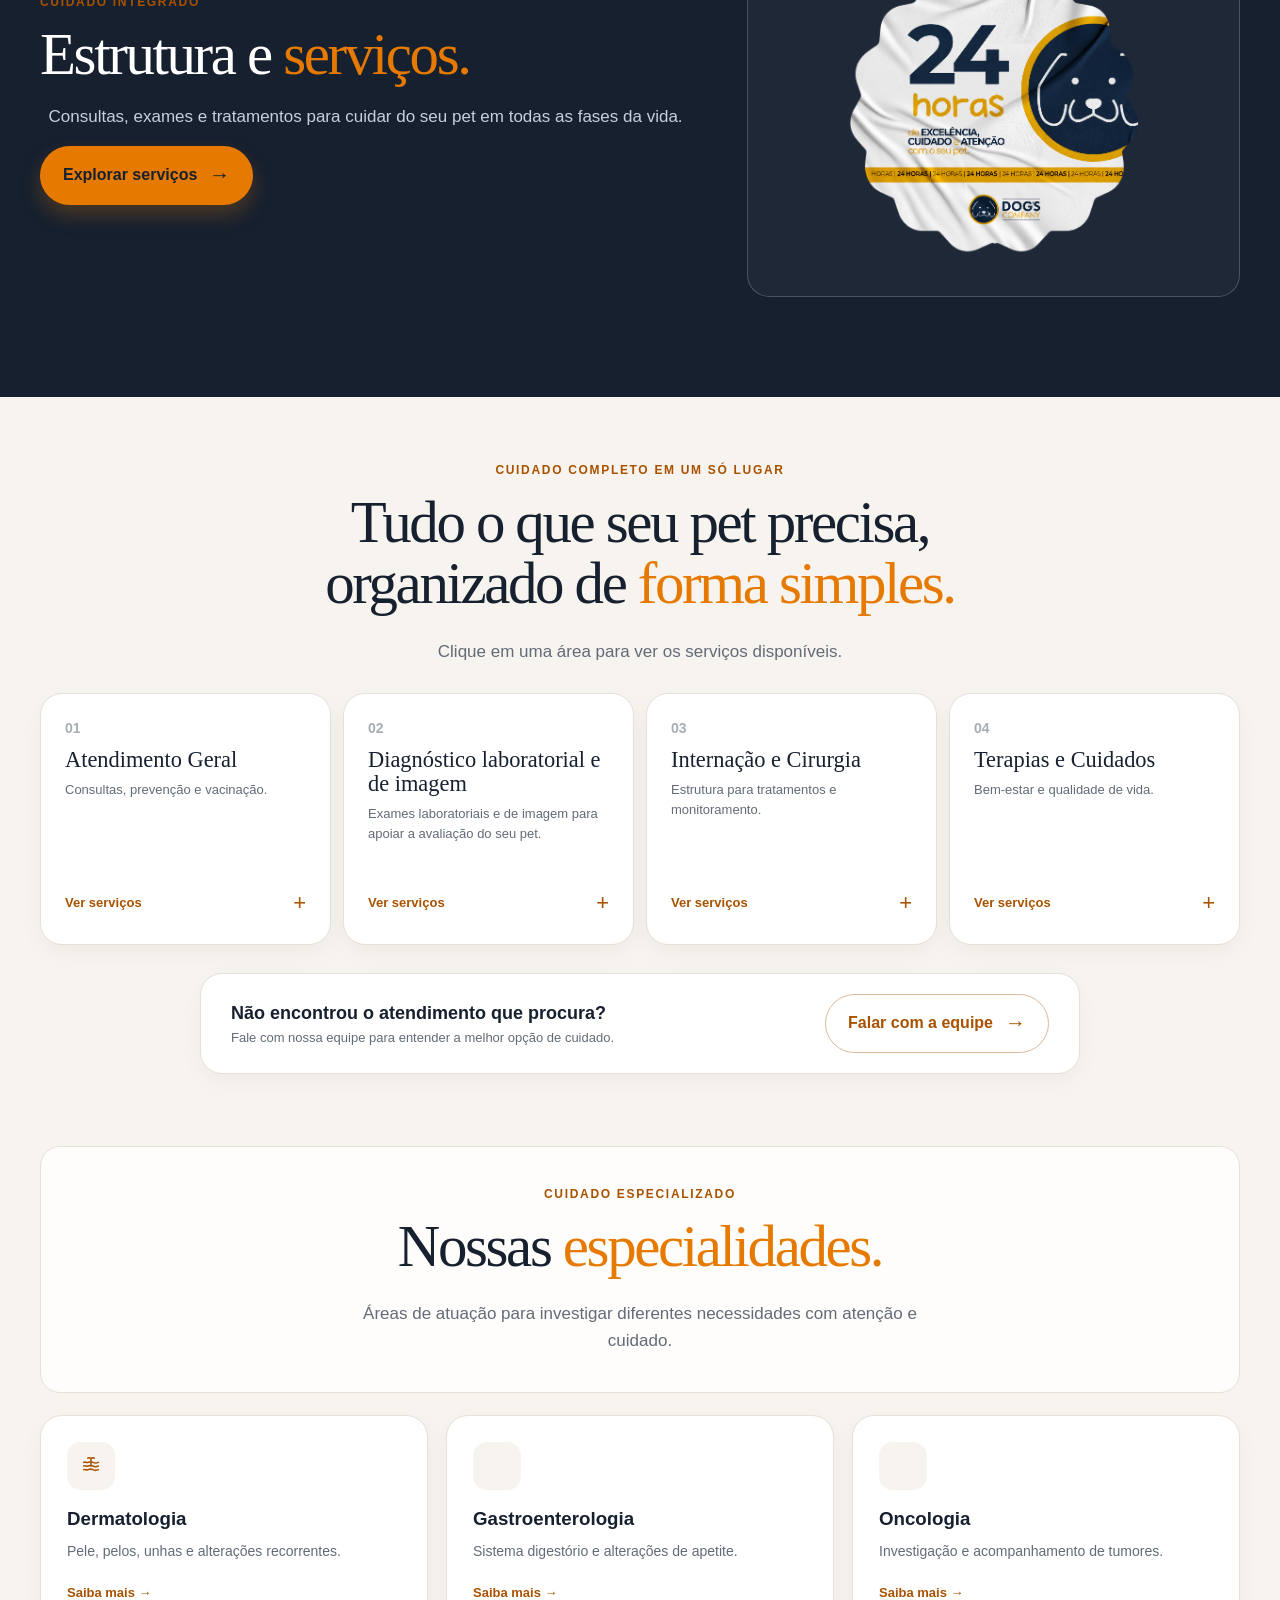
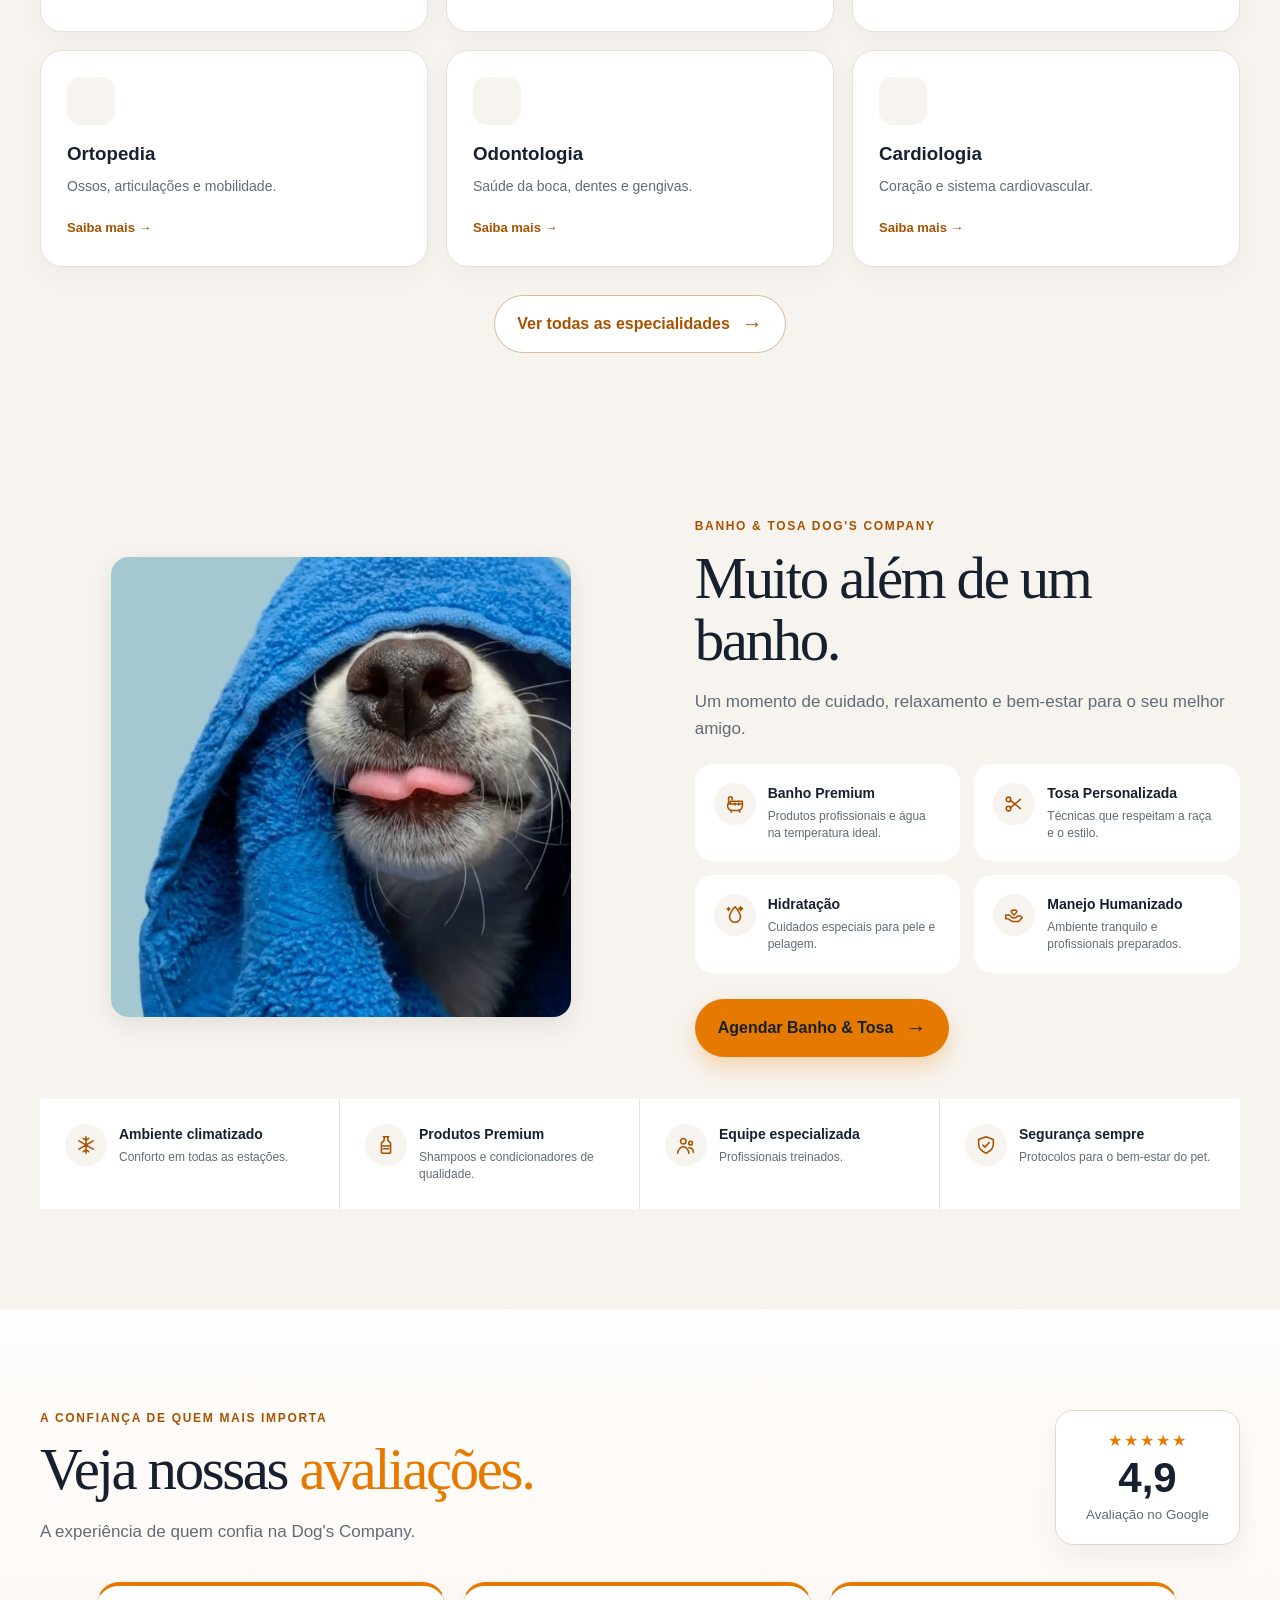
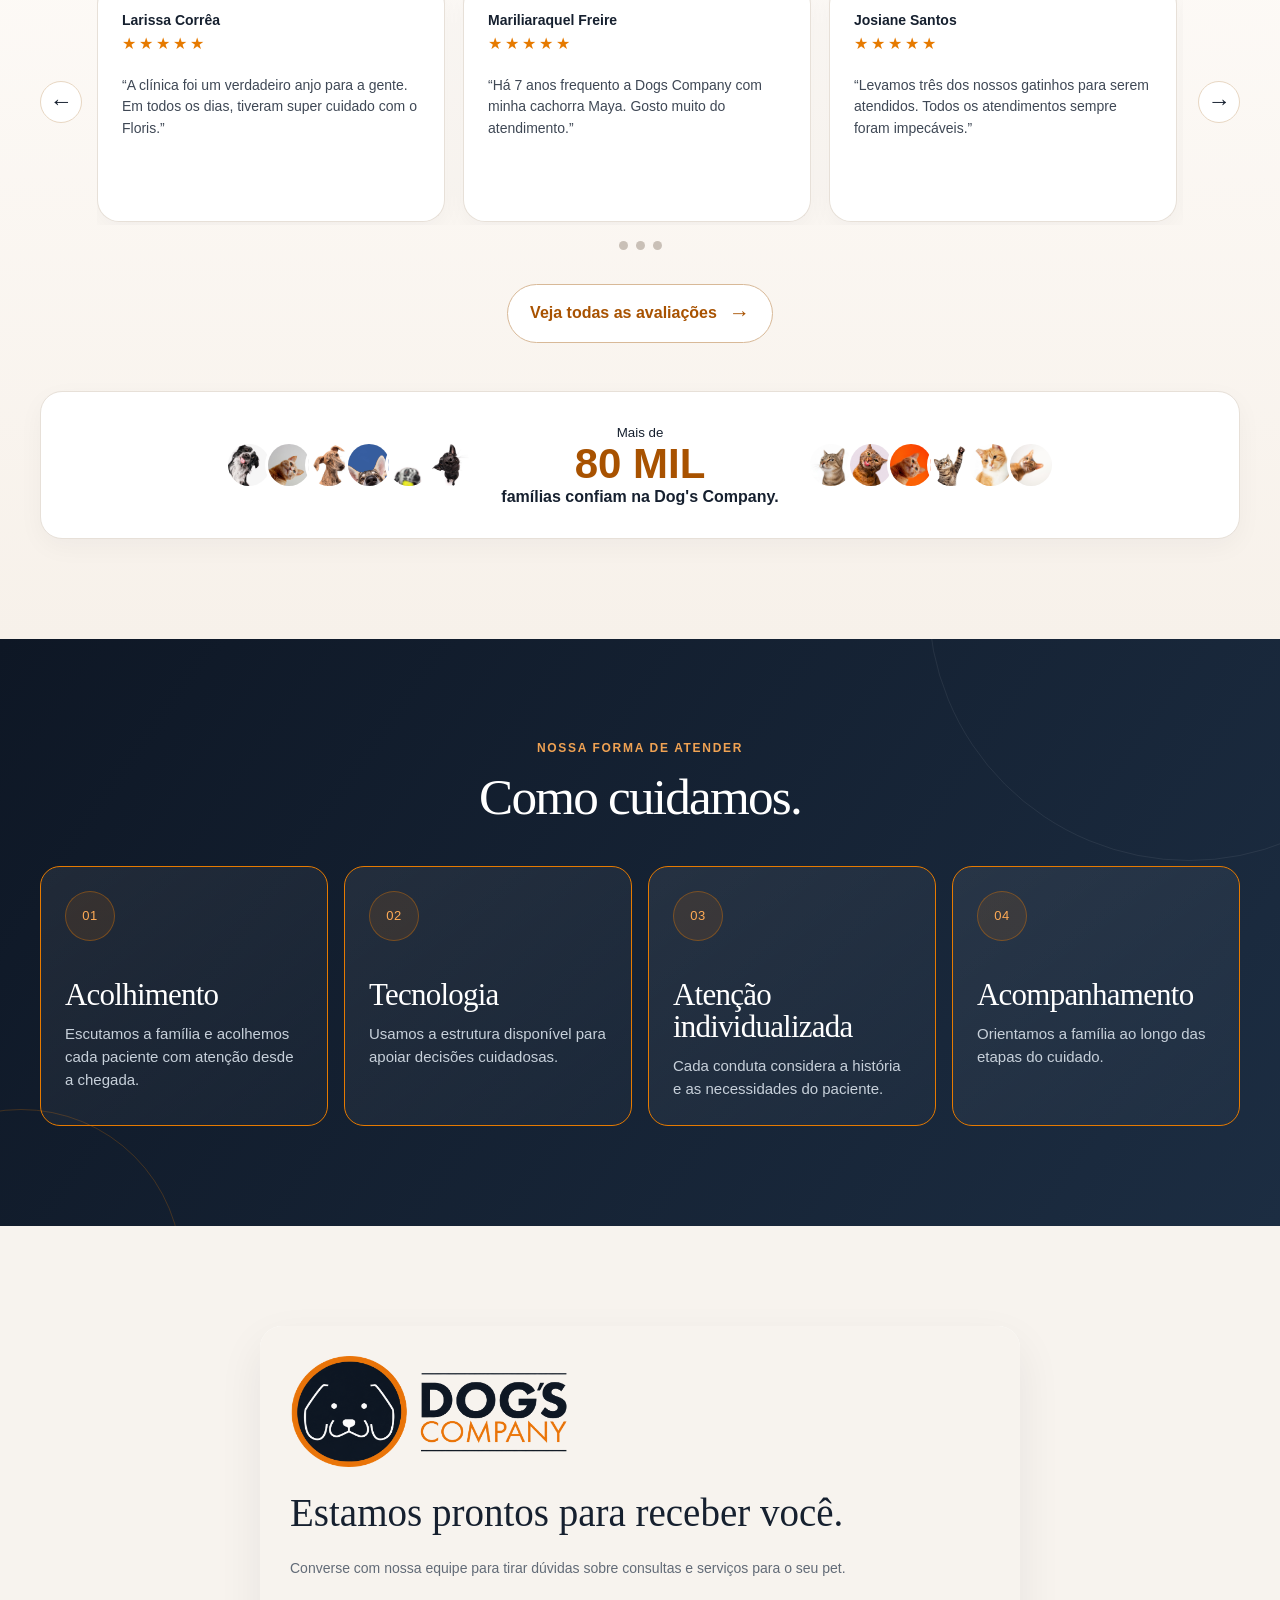
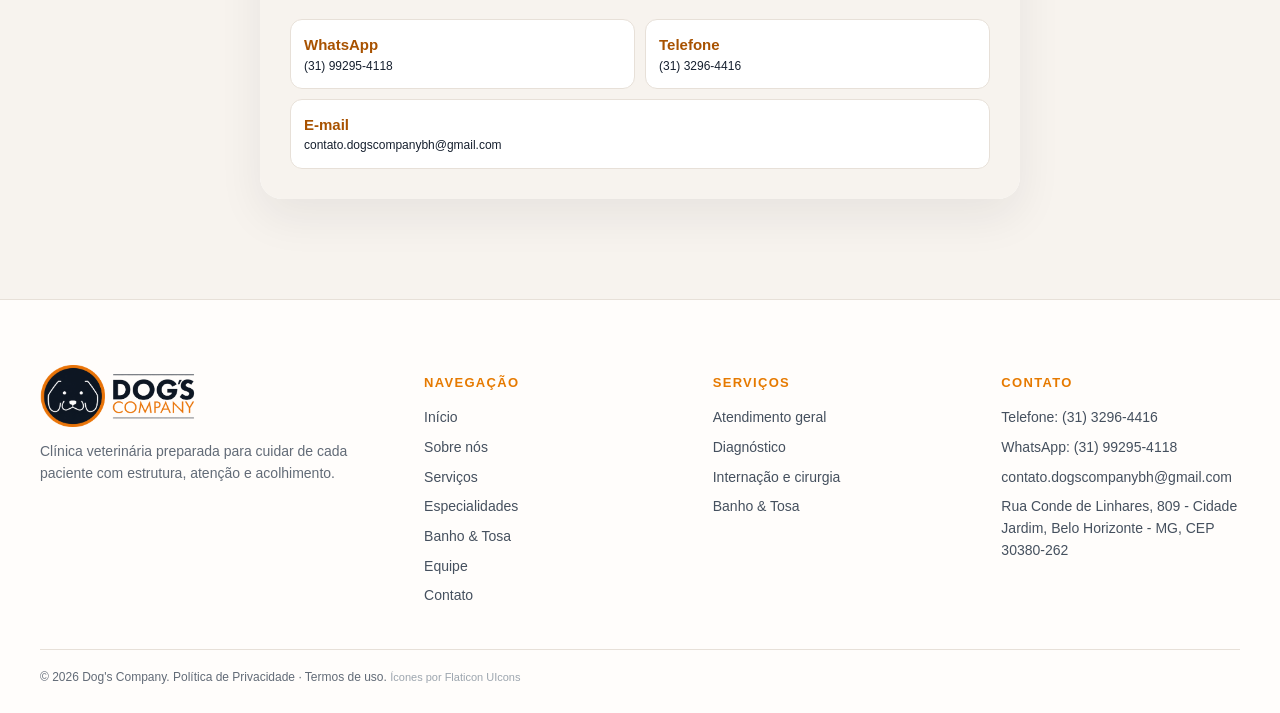
==== commit 4c40dfbc: "Restore original seal and standardize mobile cards" ====
--- a/index.html
+++ b/index.html
@@ -3,7 +3,7 @@
 <head>
   <meta charset="utf-8"><meta name="viewport" content="width=device-width,initial-scale=1">
   <meta name="description" content="Dog's Company Clínica Veterinária: cuidado, estrutura e atendimento para todas as fases da vida.">
-  <title>Dog's Company | Clínica Veterinária</title><link rel="stylesheet" href="styles.css?v=mobilefix-20260928c">
+  <title>Dog's Company | Clínica Veterinária</title><link rel="stylesheet" href="styles.css?v=mobilefix-20260928d">
 </head>
 <body>
 <div data-header></div>
@@ -23,7 +23,7 @@
   </section>
 
   <section class="section" id="sobre"><div class="wrap home-intro intro-no-photo"><div><p class="eyebrow">Sobre a Dog's Company</p><h2 class="title">Estrutura para cuidar com <strong>confiança.</strong></h2><p class="intro">Uma experiência veterinária que une acolhimento, tecnologia e atenção a cada necessidade do paciente.</p><p><a class="btn outline" href="sobre.html">Conheça a Dog's Company <span class="link-arrow">→</span></a></p></div><aside class="statement-card"><span>30</span><p>Anos de história construindo uma relação de confiança com pets e suas famílias.</p></aside></div></section>
-<section class="section feature-dark" id="servicos"><div class="wrap feature-gallery no-photo"><div><p class="eyebrow">Cuidado integrado</p><h2 class="title">Tudo o que seu pet precisa, em <strong>um só lugar.</strong></h2><p class="intro">Consultas, diagnóstico, internação, cirurgia, especialidades, Banho & Tosa e cuidados complementares.</p><p><a class="btn primary" href="#servicos-lista">Explorar serviços <span class="link-arrow">→</span></a></p></div><div class="service-promise"><img src="assets/service-24h-seal.svg" alt="Selo Dog's Company de atendimento 24 horas"></div></div></section>
+<section class="section feature-dark" id="servicos"><div class="wrap feature-gallery no-photo"><div><p class="eyebrow">Cuidado integrado</p><h2 class="title">Tudo o que seu pet precisa, em <strong>um só lugar.</strong></h2><p class="intro">Consultas, diagnóstico, internação, cirurgia, especialidades, Banho & Tosa e cuidados complementares.</p><p><a class="btn primary" href="#servicos-lista">Explorar serviços <span class="link-arrow">→</span></a></p></div><div class="service-promise"><img src="assets/service-24h-seal.png" alt="Selo Dog's Company de atendimento 24 horas"></div></div></section>
 
   <section class="section" id="servicos-lista"><header class="page-head" style="padding-top:0"><p class="eyebrow">Cuidado completo em um só lugar</p><h2 class="title">Tudo o que seu pet precisa,<br> organizado de <strong>forma simples.</strong></h2><p class="intro">Clique em uma área para ver os serviços disponíveis.</p></header>
   <div class="wrap service-grid service-accordion">
--- a/styles.css
+++ b/styles.css
@@ -244,4 +244,19 @@
   .service-accordion h2,
   .service-accordion p{hyphens:none;word-break:normal;overflow-wrap:normal}
   .benefit h3,.benefit p{hyphens:none;word-break:normal;overflow-wrap:normal}
-}
+  /* Keep the home highlights balanced and use one repeatable card treatment. */
+  .hero-bar .benefit-row{grid-template-columns:repeat(2,minmax(0,1fr));gap:12px;padding:12px}
+  .hero-bar .benefit-row .benefit{display:flex;align-items:flex-start;gap:11px;min-height:126px;padding:15px 13px;border:1px solid var(--line);border-radius:18px;background:#fff}
+  .hero-bar .benefit-row .benefit:nth-child(even){border-radius:18px}
+  .hero-bar .benefit-row .benefit .round-icon{flex:0 0 34px;width:34px;height:34px;margin:0}
+  .hero-bar .benefit-row .benefit>div{min-width:0}
+  .hero-bar .benefit-row .benefit h3{font-size:13px;line-height:1.25;margin:0 0 6px}
+  .hero-bar .benefit-row .benefit p{font-size:11px;line-height:1.45;margin:0;color:var(--muted)}
+  .service-accordion{grid-template-columns:none;grid-template-rows:1fr;grid-auto-flow:column;grid-auto-columns:86%;max-width:100%;min-width:0;overflow-x:auto;overflow-y:hidden;overscroll-behavior-x:contain;scroll-snap-type:x mandatory;scrollbar-width:thin;padding:2px 2px 14px}
+  .service-accordion details,.service-accordion details:last-child:nth-child(odd){width:100%;min-width:0;min-height:205px;grid-column:auto;scroll-snap-align:start;border:1px solid var(--line);border-radius:20px;box-shadow:0 8px 22px #16202f0d}
+  .service-accordion details:nth-child(even){border-radius:20px}
+  .service-accordion summary{min-height:205px;padding:17px}
+  #servicos-lista .page-head::after{content:"Deslize os cartões para conhecer todas as áreas →";display:block;margin:15px auto 0;color:var(--muted);font-size:12px}
+  .groom-benefits .benefit,.benefits-wide .benefit{display:flex;align-items:flex-start;gap:10px}
+  .groom-benefits .benefit .round-icon,.benefits-wide .benefit .round-icon{flex:0 0 34px;margin:0}
+}
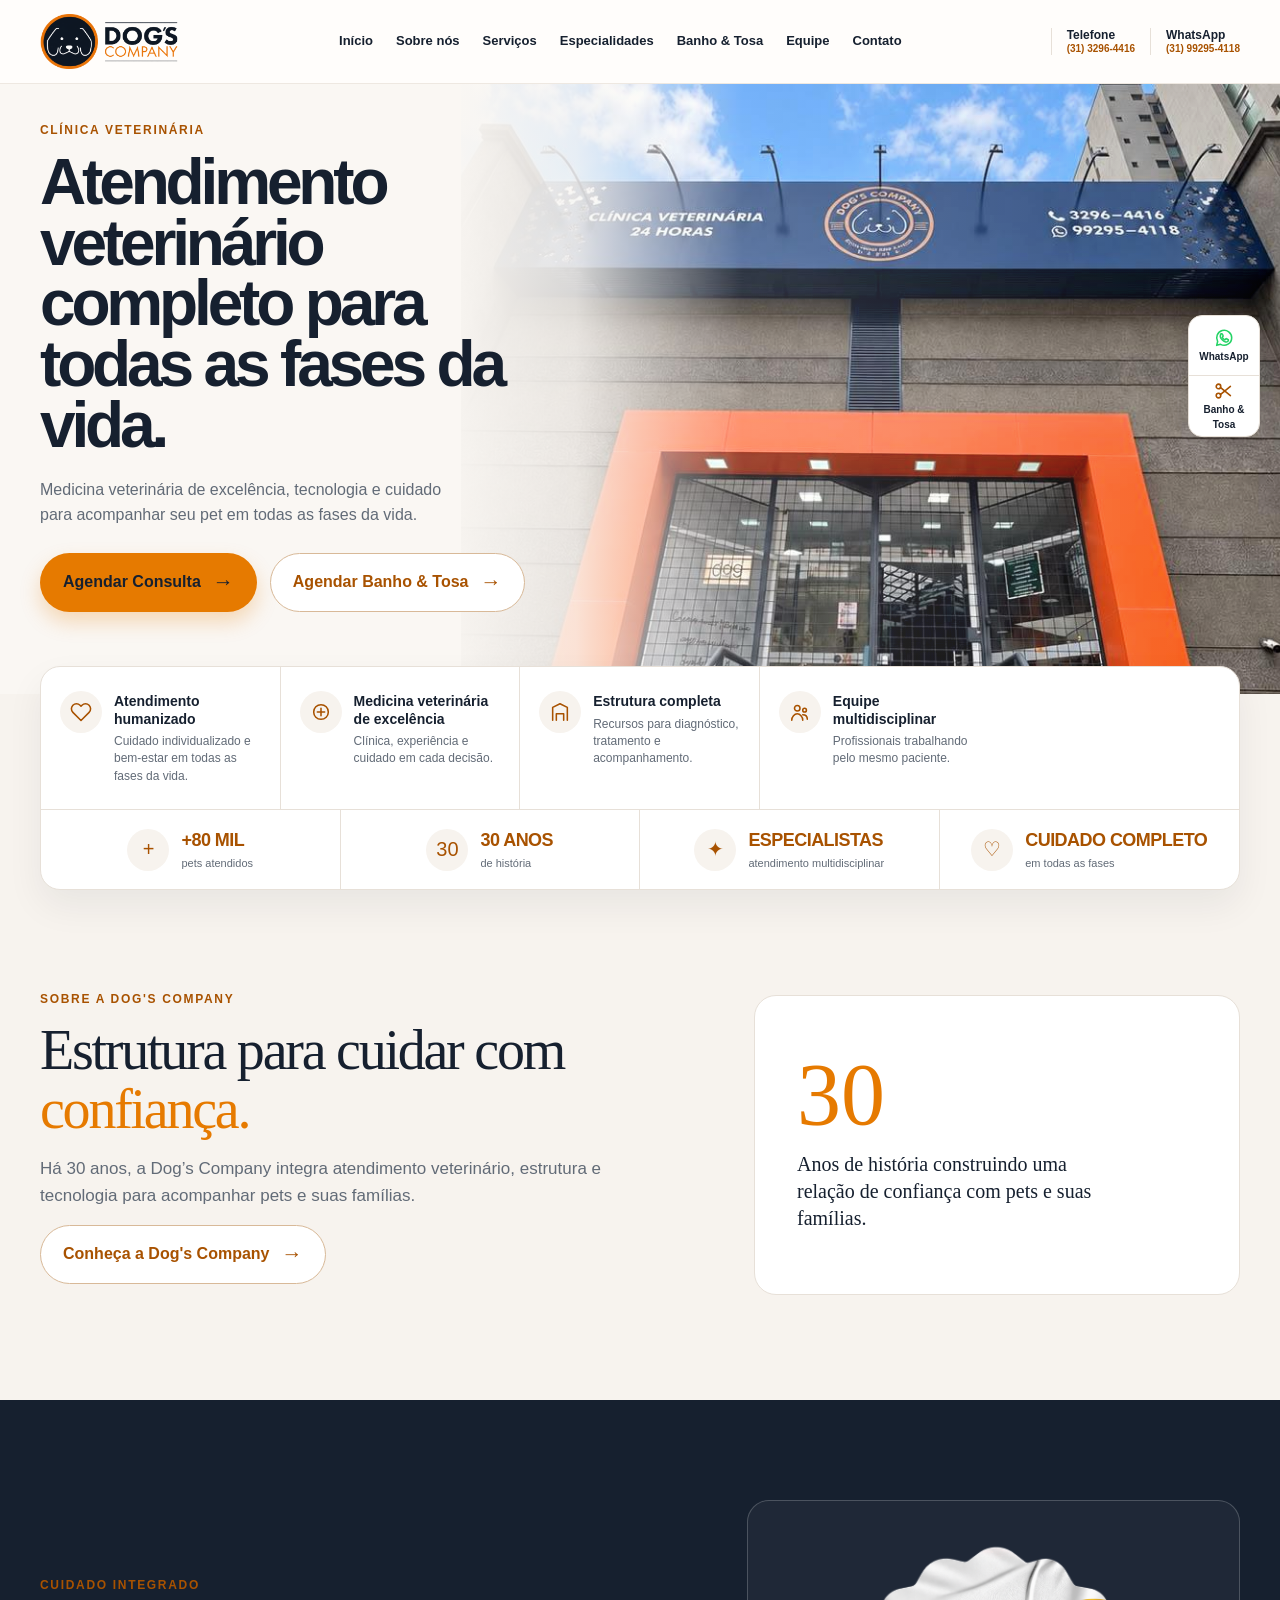
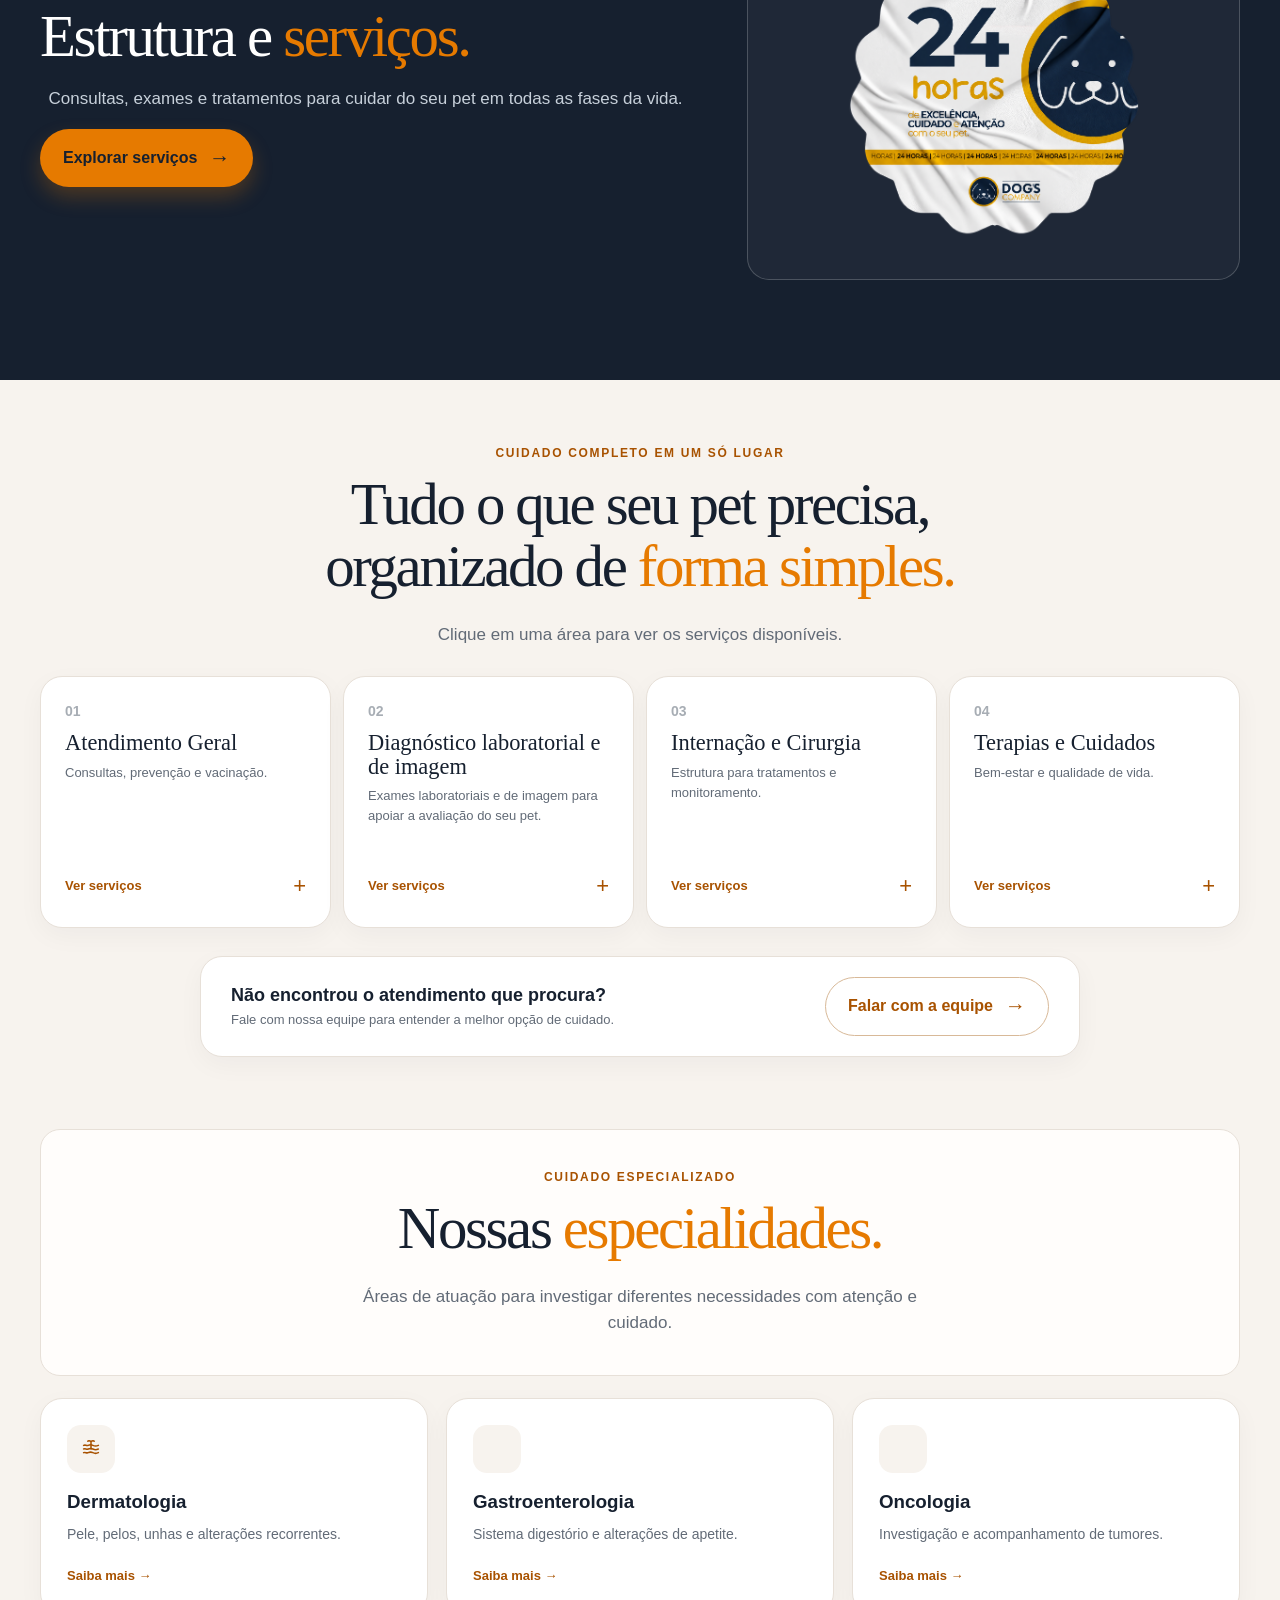
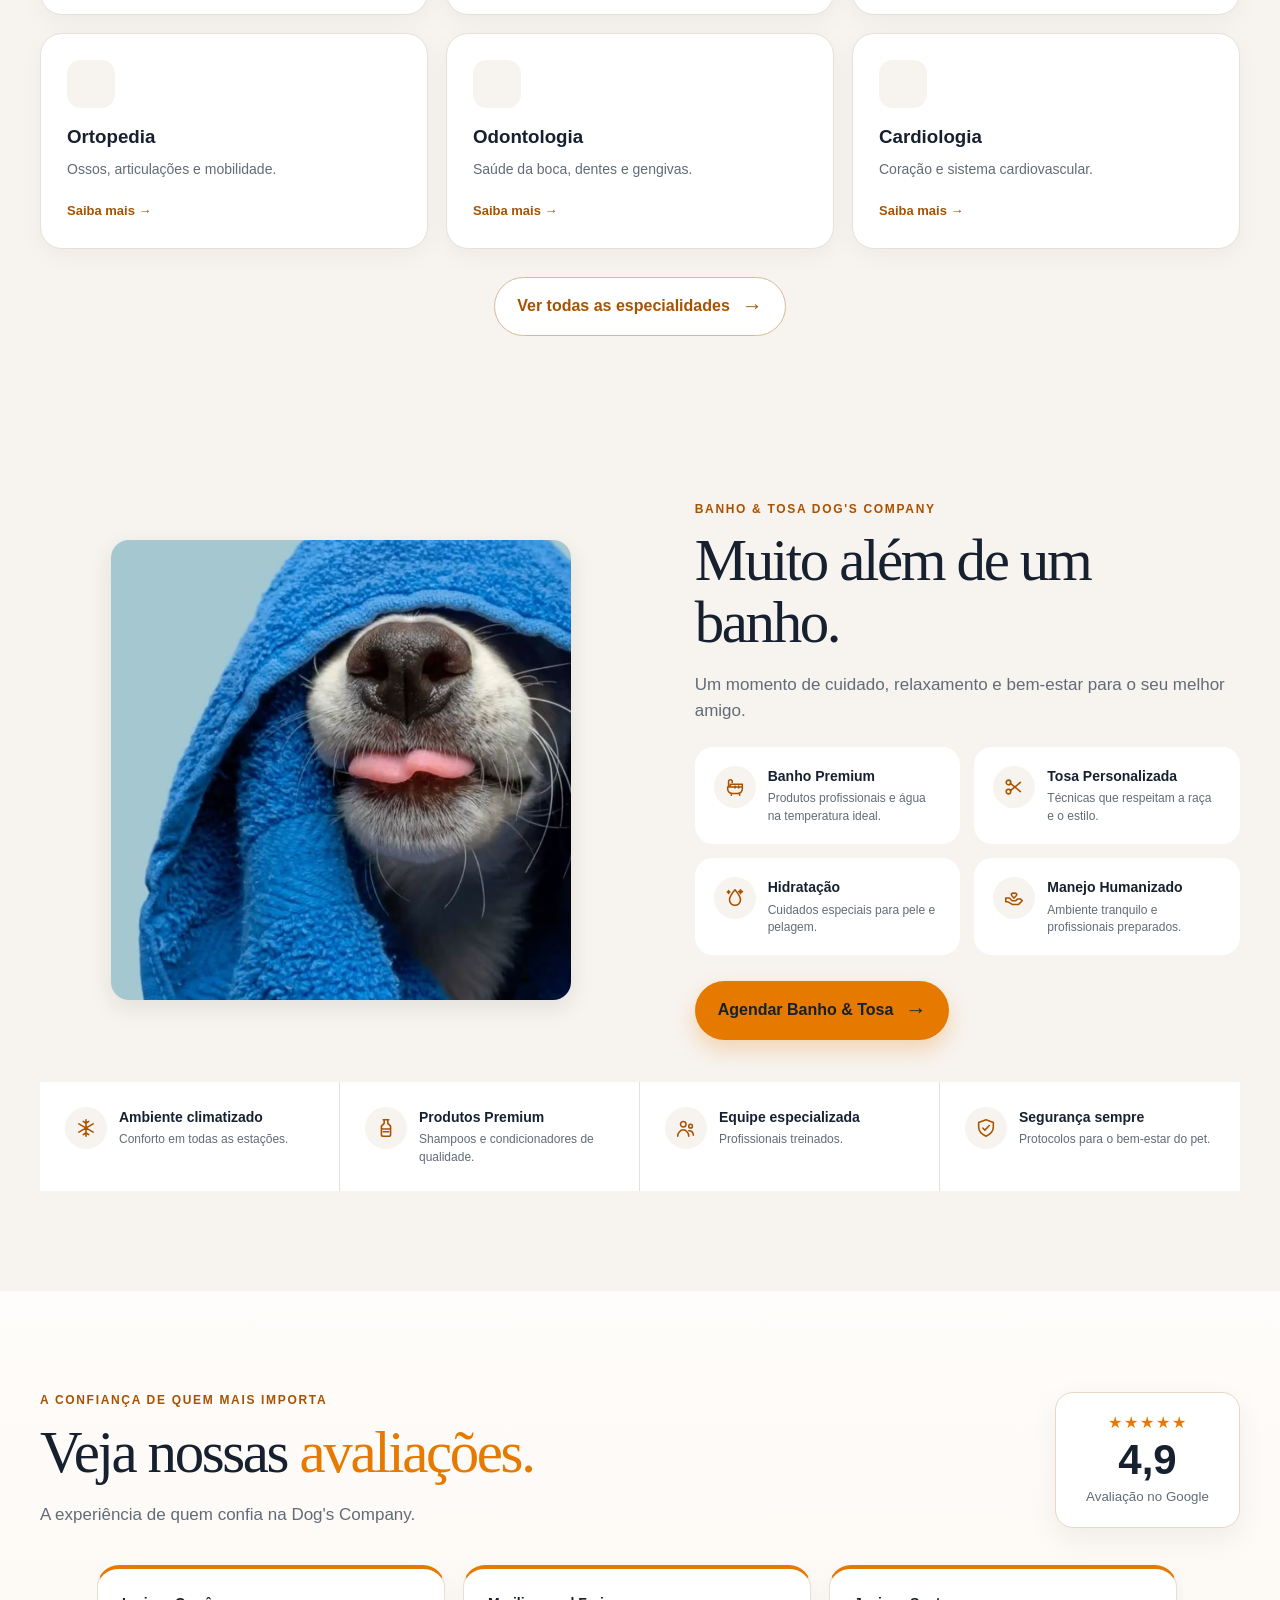
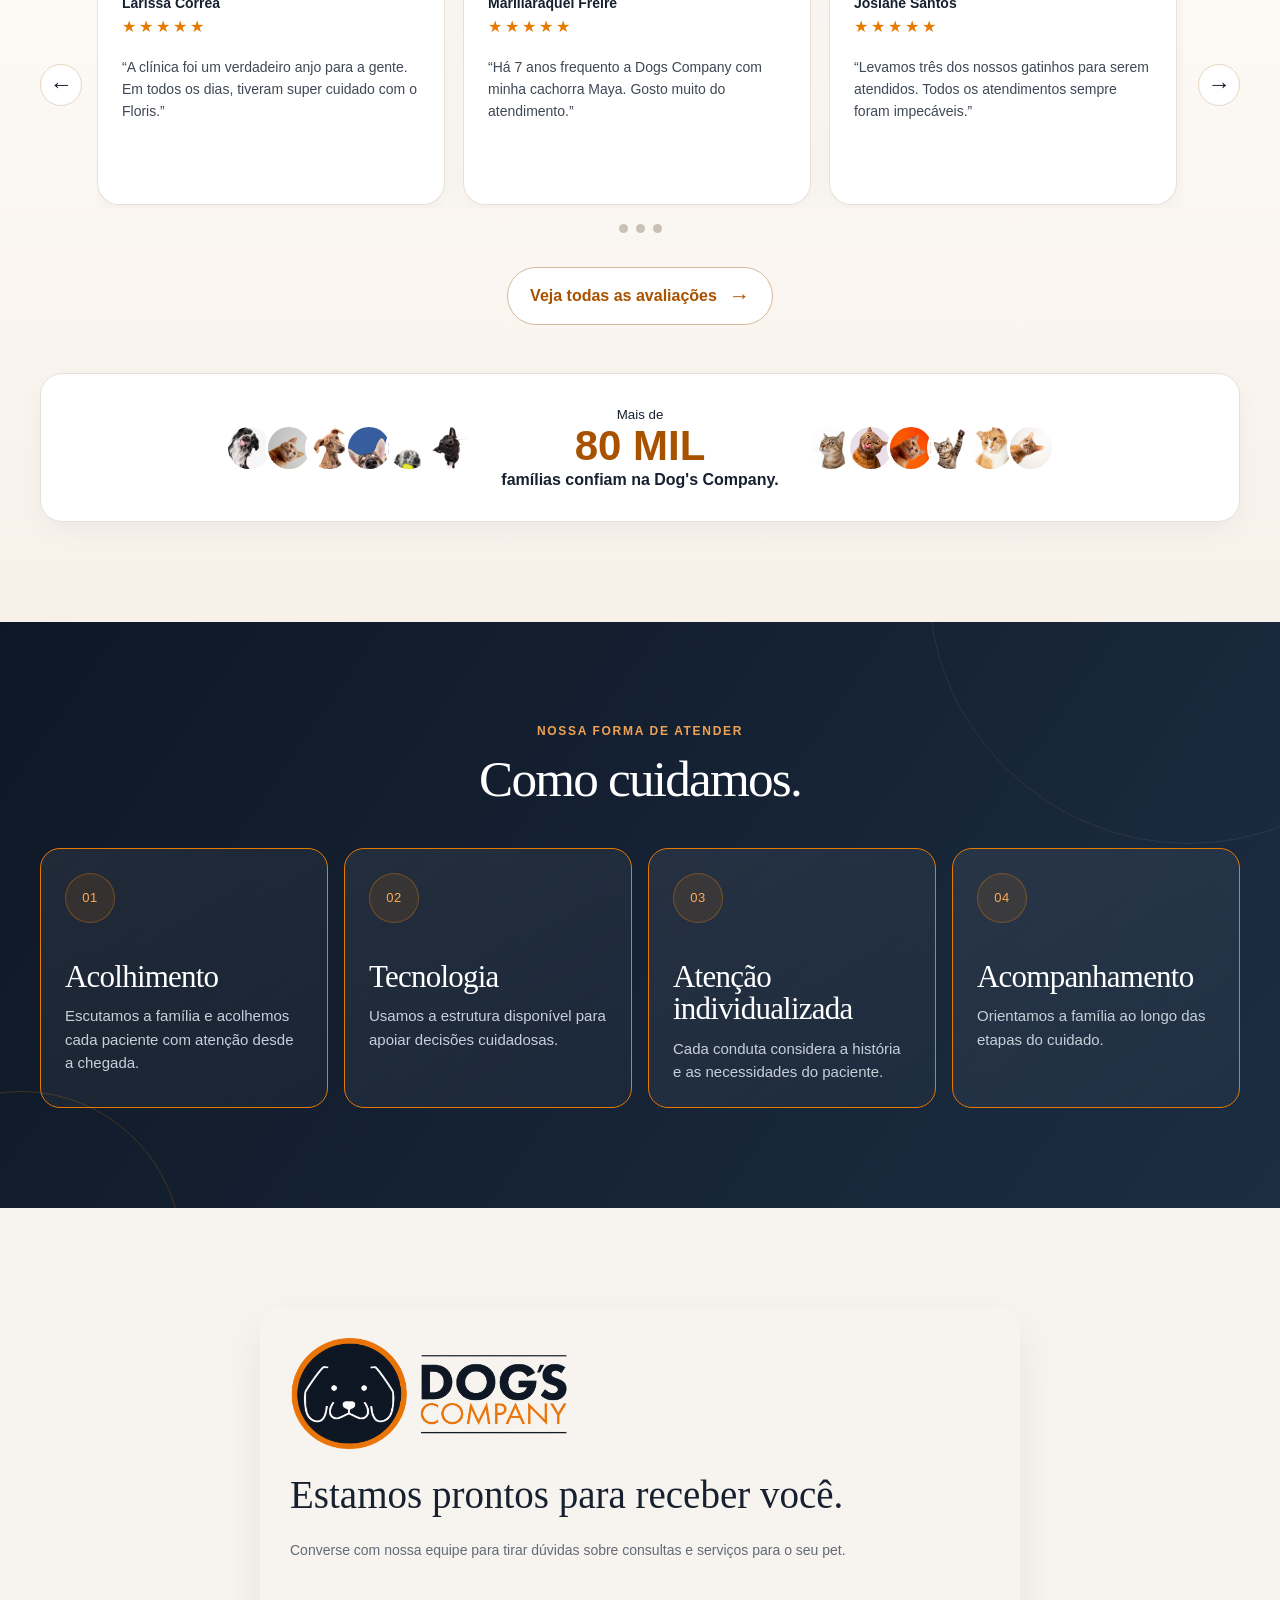
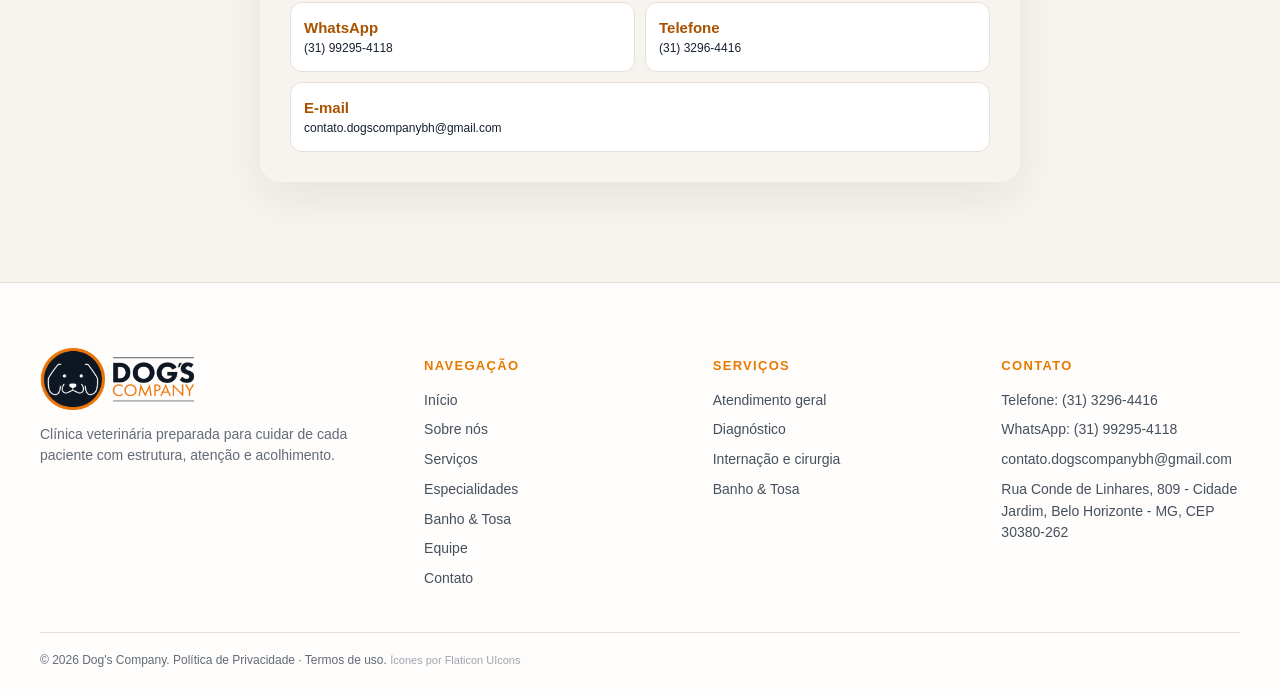
==== commit 53548f7c: "Fix mobile stat borders and text wrapping" ====
--- a/index.html
+++ b/index.html
@@ -3,7 +3,7 @@
 <head>
   <meta charset="utf-8"><meta name="viewport" content="width=device-width,initial-scale=1">
   <meta name="description" content="Dog's Company Clínica Veterinária: cuidado, estrutura e atendimento para todas as fases da vida.">
-  <title>Dog's Company | Clínica Veterinária</title><link rel="stylesheet" href="styles.css?v=mobilefix-20260928d">
+  <title>Dog's Company | Clínica Veterinária</title><link rel="stylesheet" href="styles.css?v=mobilefix-20260928e">
 </head>
 <body>
 <div data-header></div>
@@ -14,7 +14,7 @@
   </section>
   <section class="hero-bar" aria-label="Diferenciais Dog's Company">
     <div class="benefit-row">
-      <article class="benefit"><i class="round-icon"><svg viewBox="0 0 24 24" aria-hidden="true"><path d="M20.84 4.61a5.5 5.5 0 0 0-7.78 0L12 5.67l-1.06-1.06a5.5 5.5 0 0 0-7.78 7.78L12 21.23l8.84-8.84a5.5 5.5 0 0 0 0-7.78Z"/></svg></i><div><h3>Atendimento humanizado</h3><p>Cuidado individualizado para cada pet e família, promovendo bem-estar em todas as fases da vida.</p></div></article>
+      <article class="benefit"><i class="round-icon"><svg viewBox="0 0 24 24" aria-hidden="true"><path d="M20.84 4.61a5.5 5.5 0 0 0-7.78 0L12 5.67l-1.06-1.06a5.5 5.5 0 0 0-7.78 7.78L12 21.23l8.84-8.84a5.5 5.5 0 0 0 0-7.78Z"/></svg></i><div><h3>Atendimento humanizado</h3><p>Cuidado individualizado e bem&#8209;estar em todas as fases da vida.</p></div></article>
       <article class="benefit"><i class="round-icon"><svg viewBox="0 0 24 24"><circle cx="12" cy="12" r="8"/><path d="M12 8v8M8 12h8"/></svg></i><div><h3>Medicina veterinária de excelência</h3><p>Clínica, experiência e cuidado em cada decisão.</p></div></article>
       <article class="benefit"><i class="round-icon"><svg viewBox="0 0 24 24"><path d="M4 21V7l8-4 8 4v14M8 21v-7h8v7"/></svg></i><div><h3>Estrutura completa</h3><p>Recursos para diagnóstico, tratamento e acompanhamento.</p></div></article>
       <article class="benefit"><i class="round-icon"><svg viewBox="0 0 24 24"><circle cx="9" cy="8" r="3"/><circle cx="17" cy="10" r="2"/><path d="M3 21c0-4 3-7 6-7s6 3 6 7M15 15c3 0 5 2 5 5"/></svg></i><div><h3>Equipe multidisciplinar</h3><p>Profissionais trabalhando pelo mesmo paciente.</p></div></article>
--- a/styles.css
+++ b/styles.css
@@ -259,4 +259,12 @@
   #servicos-lista .page-head::after{content:"Deslize os cartões para conhecer todas as áreas →";display:block;margin:15px auto 0;color:var(--muted);font-size:12px}
   .groom-benefits .benefit,.benefits-wide .benefit{display:flex;align-items:flex-start;gap:10px}
   .groom-benefits .benefit .round-icon,.benefits-wide .benefit .round-icon{flex:0 0 34px;margin:0}
-}
+  .hero-bar .stat-row{display:grid;grid-template-columns:repeat(2,minmax(0,1fr));gap:10px;padding:12px;border-top:0}
+  .hero-bar .stat-row .stat,.hero-bar .stat-row .stat:last-child{display:flex;align-items:center;justify-content:flex-start;gap:9px;min-width:0;min-height:82px;padding:11px;border:1px solid var(--line);border-radius:18px;background:#fff}
+  .hero-bar .stat-row .stat .round-icon{flex:0 0 34px;width:34px;height:34px;margin:0}
+  .hero-bar .stat-row .stat>div{min-width:0}
+  .hero-bar .stat-row .stat b,.hero-bar .stat-row .stat span{hyphens:none;word-break:normal;overflow-wrap:normal}
+  .hero-bar .stat-row .stat b{font-size:clamp(12px,3.5vw,14px);line-height:1.2}
+  .hero-bar .stat-row .stat span{font-size:11px;line-height:1.3}
+  .hero-bar .stat-row .stat:last-child{border:1px solid var(--line)}
+}
